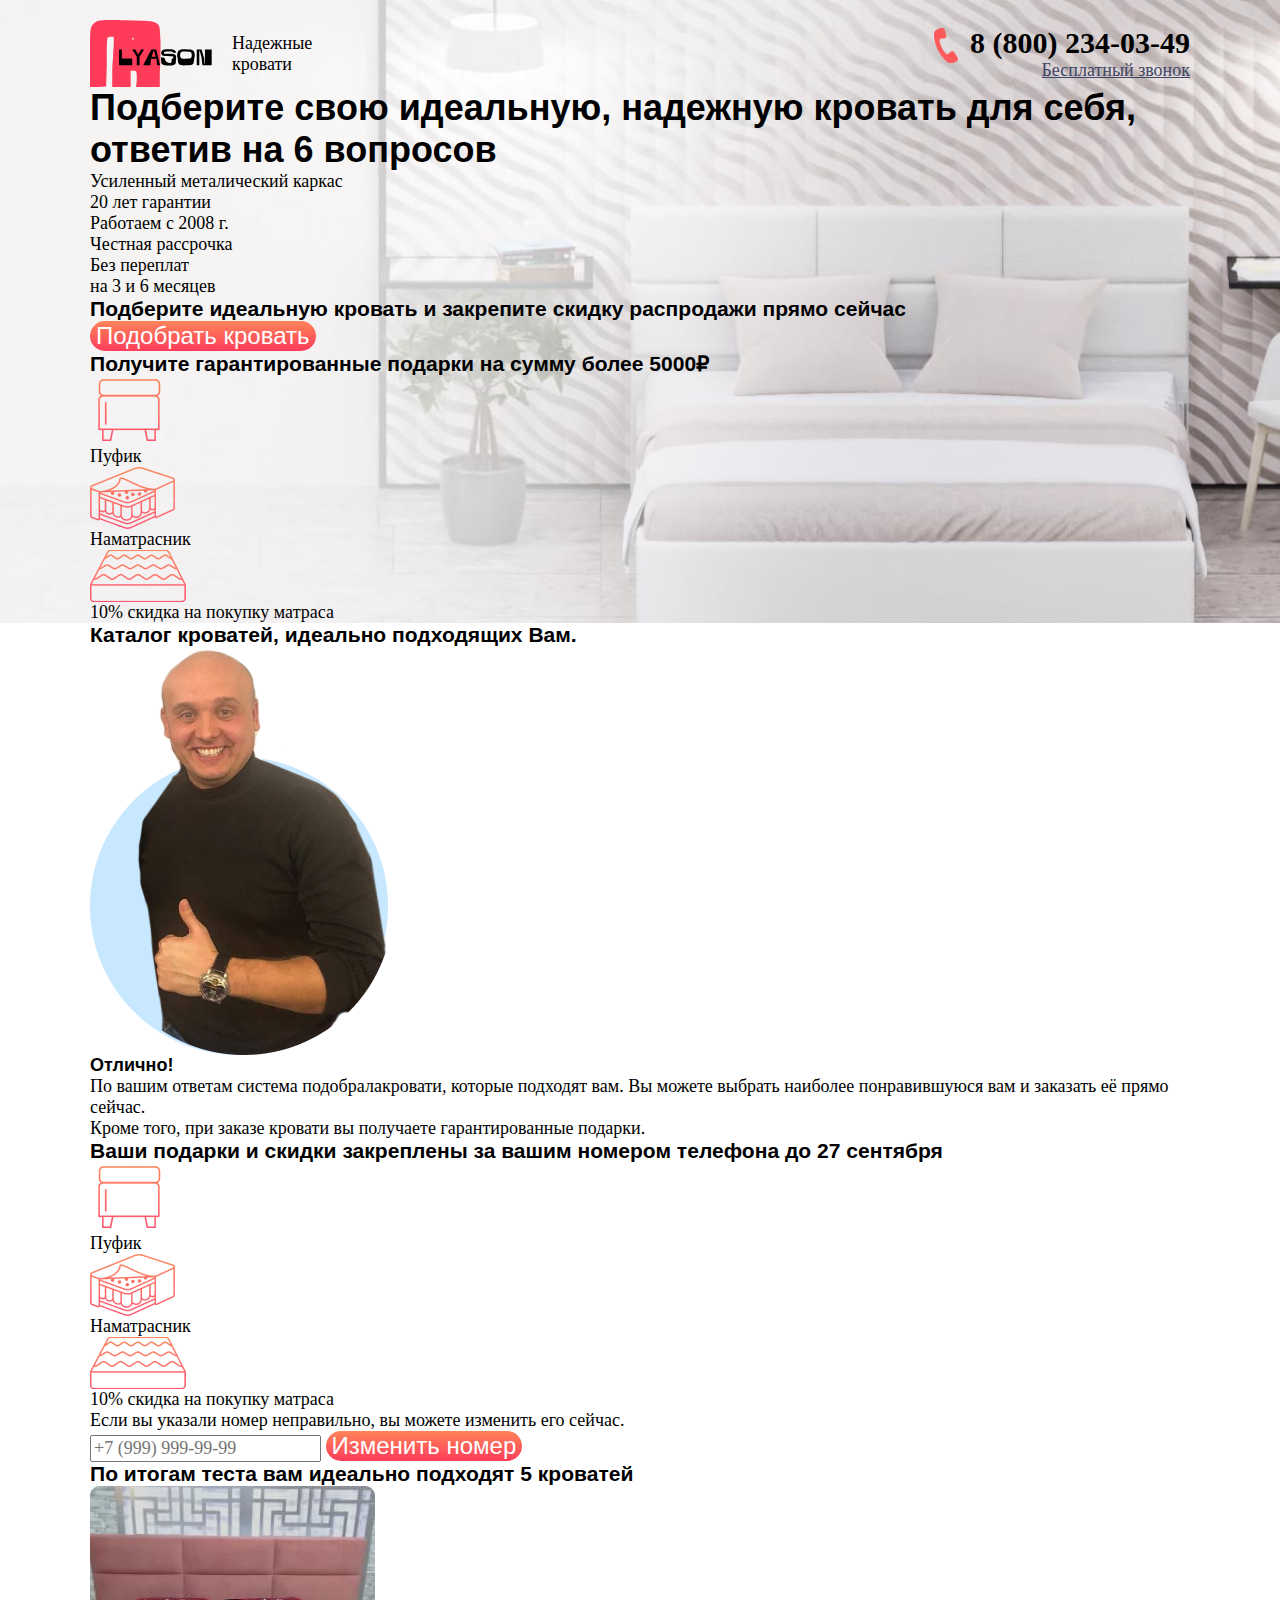
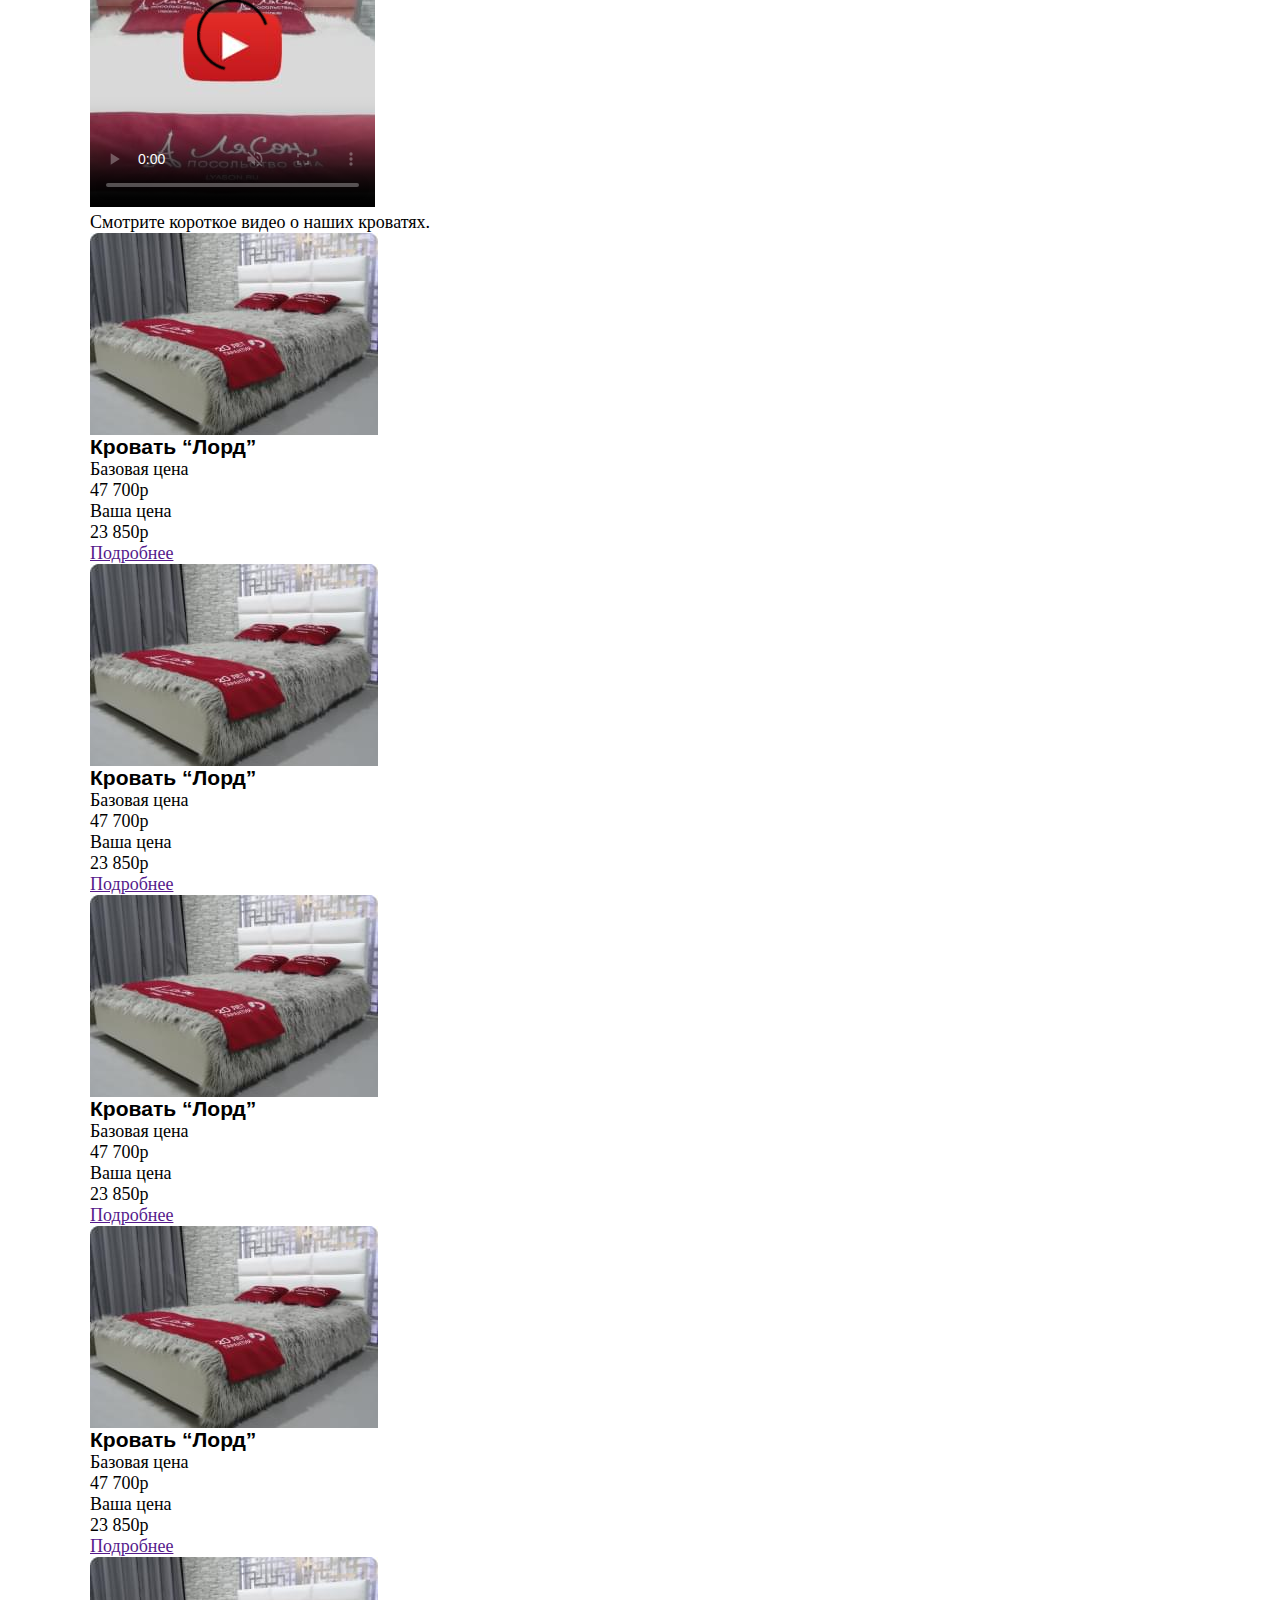
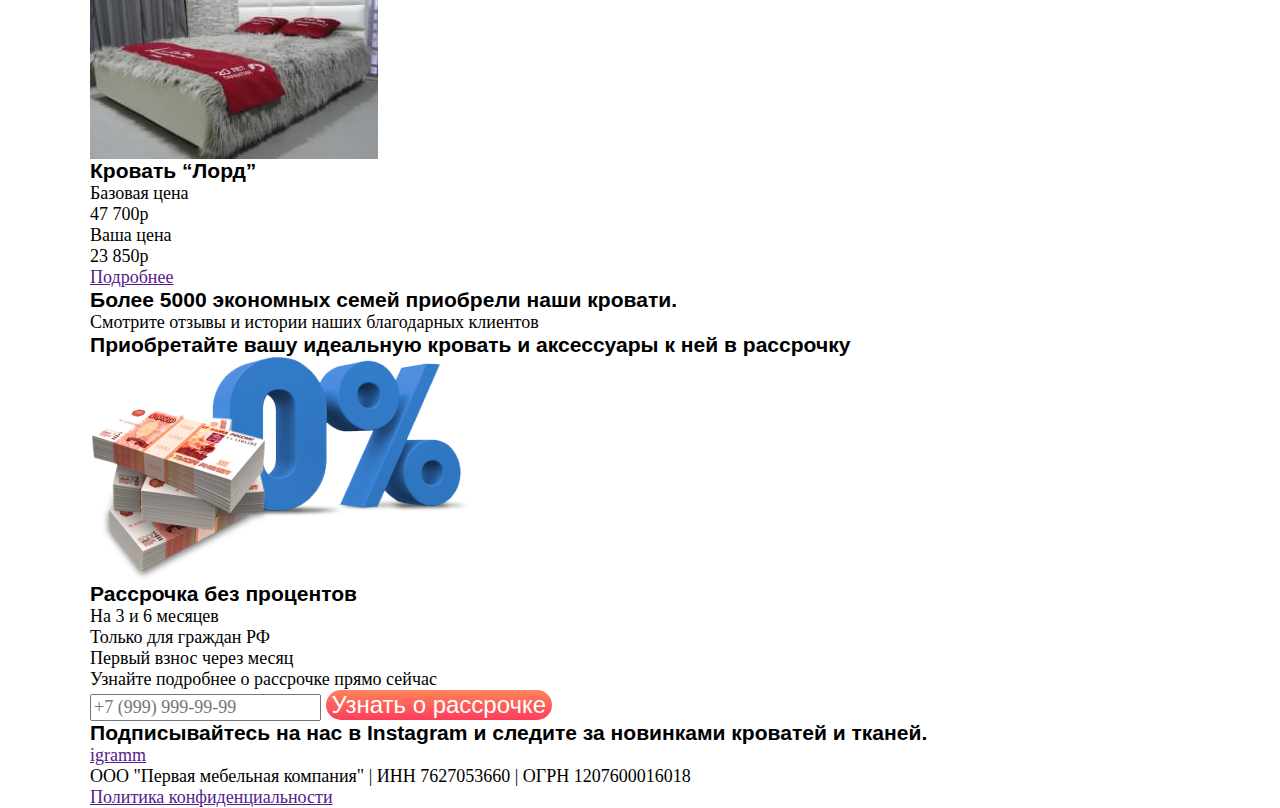
==== after.html @ 0fbcb128 "Add files via upload" ====
<!DOCTYPE html>
<html lang="ru">

<head>
	<meta charset="UTF-8">
	<meta name="viewport" content="width=device-width, initial-scale=1.0">
	<title>Lyason</title>
	<link rel="stylesheet" href="css/style.min.css">
</head>

<body>
	<header class="quiz-header">
		<div class="quiz-header-wrapper">
			<div class="container">
				<div class="top-block_wrapper">
					<picture>
						<img class="logo" src="img/logo_header.svg" alt="">
					</picture>
					<div class="top-block_info">
						<p class="top-block_info-text">Надежные
							кровати</p>
						<div class="top-block_info-links">
							<a class="info-links_link link-phone" href="tel:+8 (800) 234-03-49">8 (800) 234-03-49</a>
							<a class="info-links_link link-text" href="tel:+8 (800) 234-03-49">Бесплатный звонок</a>
						</div>
					</div>
				</div>
				<h1 class="quiz-header_title">Подберите свою идеальную, надежную кровать для себя,
					ответив на 6 вопросов</h1>
				<div class="benefit-wrapper">
					<div class="benifit">
						<ul class="benefit-list">
							<li class="benefit-list-item">Усиленный металический каркас</li>
							<li class="benefit-list-item">20 лет гарантии</li>
							<li class="benefit-list-item">Работаем с 2008 г.</li>
						</ul>
					</div>
					<div class="installment">
						<p class="installment-text">Честная рассрочка</p>
						<p class="installment-text installment-text--lg">Без переплат</p>
						<p class="installment-text">на 3 и 6 месяцев</p>
					</div>
				</div>
				<div class="bottom-block_wrapper">
					<h3 class="bottom-block_title">Подберите идеальную кровать и закрепите скидку распродажи прямо сейчас</h3>
					<button class="btn bottom-block_btn">Подобрать кровать</button>
					<div class="bottom-block_gift">
						<h3 class="gift-title">Получите гарантированные подарки
							на сумму более <span class="gift_span">5000₽</span></h3>
						<div class="gifts">
							<div class="gifts_card">
								<picture>
									<img class="gifts_card-pic" src="img/puff_desk.png" alt="Пуфик">
									<p class="gifts_card_descr">Пуфик</p>
								</picture>
							</div>
							<div class="gifts_card">
								<picture>
									<img class="gifts_card-pic" src="img/nam_desk.png" alt="Пуфик">
									<p class="gifts_card_descr">Наматрасник</p>
								</picture>
							</div>
							<div class="gifts_card">
								<picture>
									<img class="gifts_card-pic" src="img/mat_desk.png" alt="Пуфик">
									<p class="gifts_card_descr">10% скидка на покупку матраса</p>
								</picture>
							</div>
						</div>
					</div>
				</div>
			</div>
		</div>
	</header>
	<main class="quiz-after-main">
		<div class="container">
			<div class="quiz-catalog-wrapper">
				<section class="catalog">
					<h3 class="catalog_tilte">
						Каталог кроватей, идеально подходящих Вам.
					</h3>
					<div class="catalog_good">
						<picture>
							<img class="catalog_good-pic" src="img/boss_2.png" alt="">
						</picture>
						<div class="catalog_good-content">
							<h4 class="catalog_good-content-title">
								Отлично!
							</h4>
							<p class="catalog_good-content-text">По вашим ответам система подобралакровати, которые подходят вам.
								Вы можете выбрать наиболее понравившуюся вам и заказать её прямо сейчас.</p>
							<p class="catalog_good-content-text">Кроме того, при заказе кровати вы получаете гарантированные
								подарки.</p>

						</div>
					</div>
					<div class="catalog_gift">
						<h3 class="gift-title">Ваши подарки и скидки <span class="gift_span">закреплены за вашим номером телефона до
								27 сентября</span></h3>
						<div class="gift_wrapper">
							<div class="gifts">
								<div class="gifts_card">
									<picture>
										<img class="gifts_card-pic" src="img/puff_desk.png" alt="Пуфик">
										<p class="gifts_card_descr">Пуфик</p>
									</picture>
								</div>
								<div class="gifts_card">
									<picture>
										<img class="gifts_card-pic" src="img/nam_desk.png" alt="Пуфик">
										<p class="gifts_card_descr">Наматрасник</p>
									</picture>
								</div>
								<div class="gifts_card">
									<picture>
										<img class="gifts_card-pic" src="img/mat_desk.png" alt="Пуфик">
										<p class="gifts_card_descr">10% скидка на покупку матраса</p>
									</picture>
								</div>
							</div>
							<div class="gift_form-container">
								<p class="gift_form-text">
									Если вы указали номер неправильно,
									вы можете изменить его сейчас.
								</p>
								<form class="gift_form" action="">
									<label class="choice-block_label choice-block_label-tel">
										<input class="choice-block_input choice-block_input-tel" type="tel" name="choice-block" id=""
											placeholder="+7 (999) 999-99-99">
									</label>
									<button class=" btn btn_gift_form">Изменить номер</button>
								</form>
							</div>
						</div>
					</div>
					<div class="catalog-cards_wrapper">
						<h3 class="catalog-cards_title">По итогам теста вам идеально подходят 5 кроватей</h3>
					</div>
					<div class="catalog-cards">
						<div class="catalog-card catalog-card_video">
							<div class="video-block"><video src="" muted autoplay controls poster="img/video_poster.jpg"></video>
							</div>
							<p class="video-block_diskr">
								Смотрите короткое видео
								о наших кроватях.
						</div>
						<div class="catalog-card">
							<picture>
								<img class="catalog-card-pic" src="img/catalog_card.jpg" alt="">
							</picture>
							<h3 class="catalog-card_title">Кровать “Лорд”</h3>
							<div class="price">
								<div class="base-price">
									<p class="price_text">Базовая цена</p>
									<span class="price_num">47 700р</span>
								</div>
								<div class="our-price">
									<p class="price_text">Ваша цена</p>
									<span class="our_num">23 850р</span>
								</div>
							</div>
							<a class="catalog-card_link" href="">Подробнее</a>
						</div>
						<div class="catalog-card">
							<picture>
								<img class="catalog-card-pic" src="img/catalog_card.jpg" alt="">
							</picture>
							<h3 class="catalog-card_title">Кровать “Лорд”</h3>
							<div class="price">
								<div class="base-price">
									<p class="price_text">Базовая цена</p>
									<span class="price_num">47 700р</span>
								</div>
								<div class="our-price">
									<p class="price_text">Ваша цена</p>
									<span class="our_num">23 850р</span>
								</div>
							</div>
							<a class="catalog-card_link" href="">Подробнее</a>
						</div>
						<div class="catalog-card">
							<picture>
								<img class="catalog-card-pic" src="img/catalog_card.jpg" alt="">
							</picture>
							<h3 class="catalog-card_title">Кровать “Лорд”</h3>
							<div class="price">
								<div class="base-price">
									<p class="price_text">Базовая цена</p>
									<span class="price_num">47 700р</span>
								</div>
								<div class="our-price">
									<p class="price_text">Ваша цена</p>
									<span class="our_num">23 850р</span>
								</div>
							</div>
							<a class="catalog-card_link" href="">Подробнее</a>
						</div>
						<div class="catalog-card">
							<picture>
								<img class="catalog-card-pic" src="img/catalog_card.jpg" alt="">
							</picture>
							<h3 class="catalog-card_title">Кровать “Лорд”</h3>
							<div class="price">
								<div class="base-price">
									<p class="price_text">Базовая цена</p>
									<span class="price_num">47 700р</span>
								</div>
								<div class="our-price">
									<p class="price_text">Ваша цена</p>
									<span class="our_num">23 850р</span>
								</div>
							</div>
							<a class="catalog-card_link" href="">Подробнее</a>
						</div>
						<div class="catalog-card">
							<picture>
								<img class="catalog-card-pic" src="img/catalog_card.jpg" alt="">
							</picture>
							<h3 class="catalog-card_title">Кровать “Лорд”</h3>
							<div class="price">
								<div class="base-price">
									<p class="price_text">Базовая цена</p>
									<span class="price_num">47 700р</span>
								</div>
								<div class="our-price">
									<p class="price_text">Ваша цена</p>
									<span class="our_num">23 850р</span>
								</div>
							</div>
							<a class="catalog-card_link" href="">Подробнее</a>
						</div>
					</div>
					<div class="feedback">
						<h3 class="feedback_title">
							Более 5000 экономных семей приобрели наши кровати.
						</h3>
						<p class="feedback_text">Смотрите отзывы и истории наших благодарных клиентов</p>
						<div class="feedback-cards_wrapper">
							<div class="feedback-card"></div>
							<div class="feedback-card"></div>
							<div class="feedback-card"></div>
							<div class="feedback-card"></div>
							<div class="feedback-card"></div>
						</div>
					</div>

				</section>
				<section class="installment-info">
					<div class="slogan">
						<h3 class="slogan_title">Приобретайте вашу идеальную кровать
							и аксессуары к ней в рассрочку</h3>
					</div>
					<div class="container">
						<div class="cash">
							<picture>
								<img src="img/cash.png" alt="">
							</picture>
							<div class="cash_content">
								<h3 class="cash_content-title">Рассрочка без процентов</h3>
								<ul class="cash_content-list">
									<li class="cash_content-list_item">На 3 и 6 месяцев</li>
									<li class="cash_content-list_item">Только для граждан РФ</li>
									<li class="cash_content-list_item">Первый взнос через месяц</li>
								</ul>
								<p class="cash_content-text">Узнайте подробнее о рассрочке прямо сейчас</p>
								<form action="" class="cash_content-form">
									<label class="choice-block_label choice-block_label-tel">
										<input class="choice-block_input choice-block_input-tel" type="tel" name="choice-block" id=""
											placeholder="+7 (999) 999-99-99">
									</label>
									<button class=" btn btn_gift_form">Узнать о рассрочке</button>
								</form>
							</div>
						</div>
						<div class="social">
							<h3 class="social_title">Подписывайтесь на нас в Instagram и следите
								за новинками кроватей и тканей.</h3>
							<a href="" class="social_link">igramm</a>
						</div>
					</div>
				</section>
			</div>
		</div>
	</main>
	<footer class="quiz-footer">
		<div class="container">
			<div class="about_us">
				<p class="about_us_text">ООО "Первая мебельная компания"
					| ИНН 7627053660
					| ОГРН 1207600016018</p>
			</div>
			<a href="">Политика конфиденциальности</a>
		</div>
	</footer>

	<script src="js/main.min.js"></script>
</body>

</html>
---- css/style.min.css ----
*,::after,::before{box-sizing:border-box}ol[class],ul[class]{padding:0}blockquote,body,dd,dl,figcaption,figure,h1,h2,h3,h4,li,ol[class],p,ul[class]{margin:0}ol[class],ul[class]{list-style:none}a:not([class]){text-decoration-skip-ink:auto}img{max-width:100%;display:block}article>*+*{margin-top:1em}button,input,select,textarea{font:inherit}@font-face{font-family:'Roboto',sans-serif;src:local('Roboto'),url(../../fonts/Roboto.woff2) format('woff2'),url(../../fonts/Roboto.woff) format('woff');font-weight:400;font-style:normal}@font-face{font-family:'Raleway',sans-serif;src:local('Raleway Regular'),url(../../fonts/Raleway-Regular.woff2) format('woff2'),url(../../fonts/Raleway-Regular.woff) format('woff');font-weight:400;font-style:normal}@font-face{font-family:'Raleway_bold',sans-serif;src:local('Raleway_bold'),url(../../fonts/Raleway-Bold.woff2) format('woff2'),url(../../fonts/Raleway-Bold.woff) format('woff');font-weight:700;font-style:normal}.bold{font-weight:700}.medium{font-weight:500}body{font-family:'Roboto';font-size:18px}h1,h2,h3,h4{font-family:'Raleway',sans-serif}.container{width:1100px;max-width:1110px;margin:0 auto}.btn{position:relative;background:linear-gradient(to bottom,#fd8459,#fe3c5a);font-family:'Raleway',sans-serif;color:#fff;font-size:24px;border:0;border-radius:80px}.quiz-header .quiz-header-wrapper{background-image:url(../img/bg_header_desk.jpg);background-size:cover;background-repeat:no-repeat}.quiz-header .quiz-header-wrapper .top-block_wrapper{display:flex;align-items:center;padding-top:20px}.quiz-header .quiz-header-wrapper .top-block_wrapper .top-block_info{width:100%;display:flex;align-items:center;margin-left:20px}.quiz-header .quiz-header-wrapper .top-block_wrapper .top-block_info .top-block_info-text{flex:0 1 10%}.quiz-header .quiz-header-wrapper .top-block_wrapper .top-block_info .top-block_info-links{display:flex;flex-direction:column;align-items:flex-end;flex-grow:1}.quiz-header .quiz-header-wrapper .top-block_wrapper .top-block_info .top-block_info-links .info-links_link{text-decoration:none}.quiz-header .quiz-header-wrapper .top-block_wrapper .top-block_info .top-block_info-links .link-phone{position:relative;color:#000;font-weight:700;font-size:30px}.quiz-header .quiz-header-wrapper .top-block_wrapper .top-block_info .top-block_info-links .link-phone::after{position:absolute;top:2px;left:-36px;display:block;content:url(../img/phone.svg)}.quiz-header .quiz-header-wrapper .top-block_wrapper .top-block_info .top-block_info-links .link-text{position:relative;color:#3f4566}.quiz-header .quiz-header-wrapper .top-block_wrapper .top-block_info .top-block_info-links .link-text::after{position:absolute;bottom:3px;display:block;content:"";width:100%;height:1px;background-color:#3f4566}.quiz-header .quiz-header-wrapper .header-content{margin-top:65px;padding-left:10px}.quiz-header .quiz-header-wrapper .header-content .quiz-header_title{width:53%;font-family:'Raleway_bold',sans-serif;font-size:48px;color:#335d8e;letter-spacing:-1px}.quiz-header .quiz-header-wrapper .header-content .benefit-wrapper{display:flex;margin-top:33px}.quiz-header .quiz-header-wrapper .header-content .benefit-wrapper .benefit-list .benefit-list-item{position:relative;padding-left:12px;line-height:141%}.quiz-header .quiz-header-wrapper .header-content .benefit-wrapper .benefit-list .benefit-list-item::before{position:absolute;top:35%;left:0;display:block;content:"";width:8px;height:8px;background:linear-gradient(to bottom,#fd8459,#fe3c5a);border-radius:50%}.quiz-header .quiz-header-wrapper .header-content .benefit-wrapper .installment{margin-left:auto;margin-right:43.5px;margin-top:10px;padding:0 99px 0 111px;color:#fe3c5a;text-align:center;border:2px dashed #fe3c5a;border-radius:12px;transform:rotate(-4deg)}.quiz-header .quiz-header-wrapper .header-content .benefit-wrapper .installment .installment-text{font-size:20px}.quiz-header .quiz-header-wrapper .header-content .benefit-wrapper .installment .installment-text--top{padding-top:11px}.quiz-header .quiz-header-wrapper .header-content .benefit-wrapper .installment .installment-text--bottom{padding-bottom:11px}.quiz-header .quiz-header-wrapper .header-content .benefit-wrapper .installment .installment-text--lg{padding:7px 0;font-size:27px;font-weight:700;text-transform:uppercase}.quiz-header .quiz-header-wrapper .header-content .bottom-block_wrapper .bottom-block_title_wrapper{width:100%;margin-top:32px}.quiz-header .quiz-header-wrapper .header-content .bottom-block_wrapper .bottom-block_title_wrapper .bottom-block_title{width:65%;margin:0 auto;font-family:'Raleway_bold',sans-serif;font-size:30px;text-align:center}.quiz-header .quiz-header-wrapper .header-content .bottom-block_wrapper .bottom-block_title_wrapper .bottom-block_btn{position:relative;display:block;margin:31px auto 0;padding:23px 48px;background:#63c44b;font-family:'Raleway',sans-serif;font-size:30px;z-index:5;cursor:pointer}.quiz-header .quiz-header-wrapper .header-content .bottom-block_wrapper .bottom-block_title_wrapper .bottom-block_btn:hover{background:#fe3c5a}.quiz-header .quiz-header-wrapper .header-content .bottom-block_wrapper .bottom-block_title_wrapper .bottom-block_btn:active{transform:translate(2px,2px)}.quiz-header .quiz-header-wrapper .header-content .bottom-block_wrapper .bottom-block_gift{position:relative;width:100%;border:1px dashed #000;border-radius:30px;transform:translate(0,-34px);z-index:1}.quiz-header .quiz-header-wrapper .header-content .bottom-block_wrapper .bottom-block_gift .gift-title{width:53%;padding-top:62px;margin:0 auto;font-family:'Raleway_bold',sans-serif;font-size:30px;text-align:center}.quiz-header .quiz-header-wrapper .header-content .bottom-block_wrapper .bottom-block_gift .gift-title .gift_span{color:#fe3c5a}.quiz-header .quiz-header-wrapper .header-content .bottom-block_wrapper .bottom-block_gift .gifts{width:53%;display:flex;justify-content:space-between;margin:43px auto 0}.quiz-header .quiz-header-wrapper .header-content .bottom-block_wrapper .bottom-block_gift .gifts .gifts_card{max-width:102px;min-height:119px;margin-bottom:10px;text-align:center}.quiz-header .quiz-header-wrapper .header-content .bottom-block_wrapper .bottom-block_gift .gifts .gifts_card .gifts_card-pic{margin:0 auto}.quiz-header .quiz-header-wrapper .header-content .bottom-block_wrapper .bottom-block_gift .gifts .gifts_card .gifts_card_descr{padding-top:10px}
/*# sourceMappingURL=style.css.map */
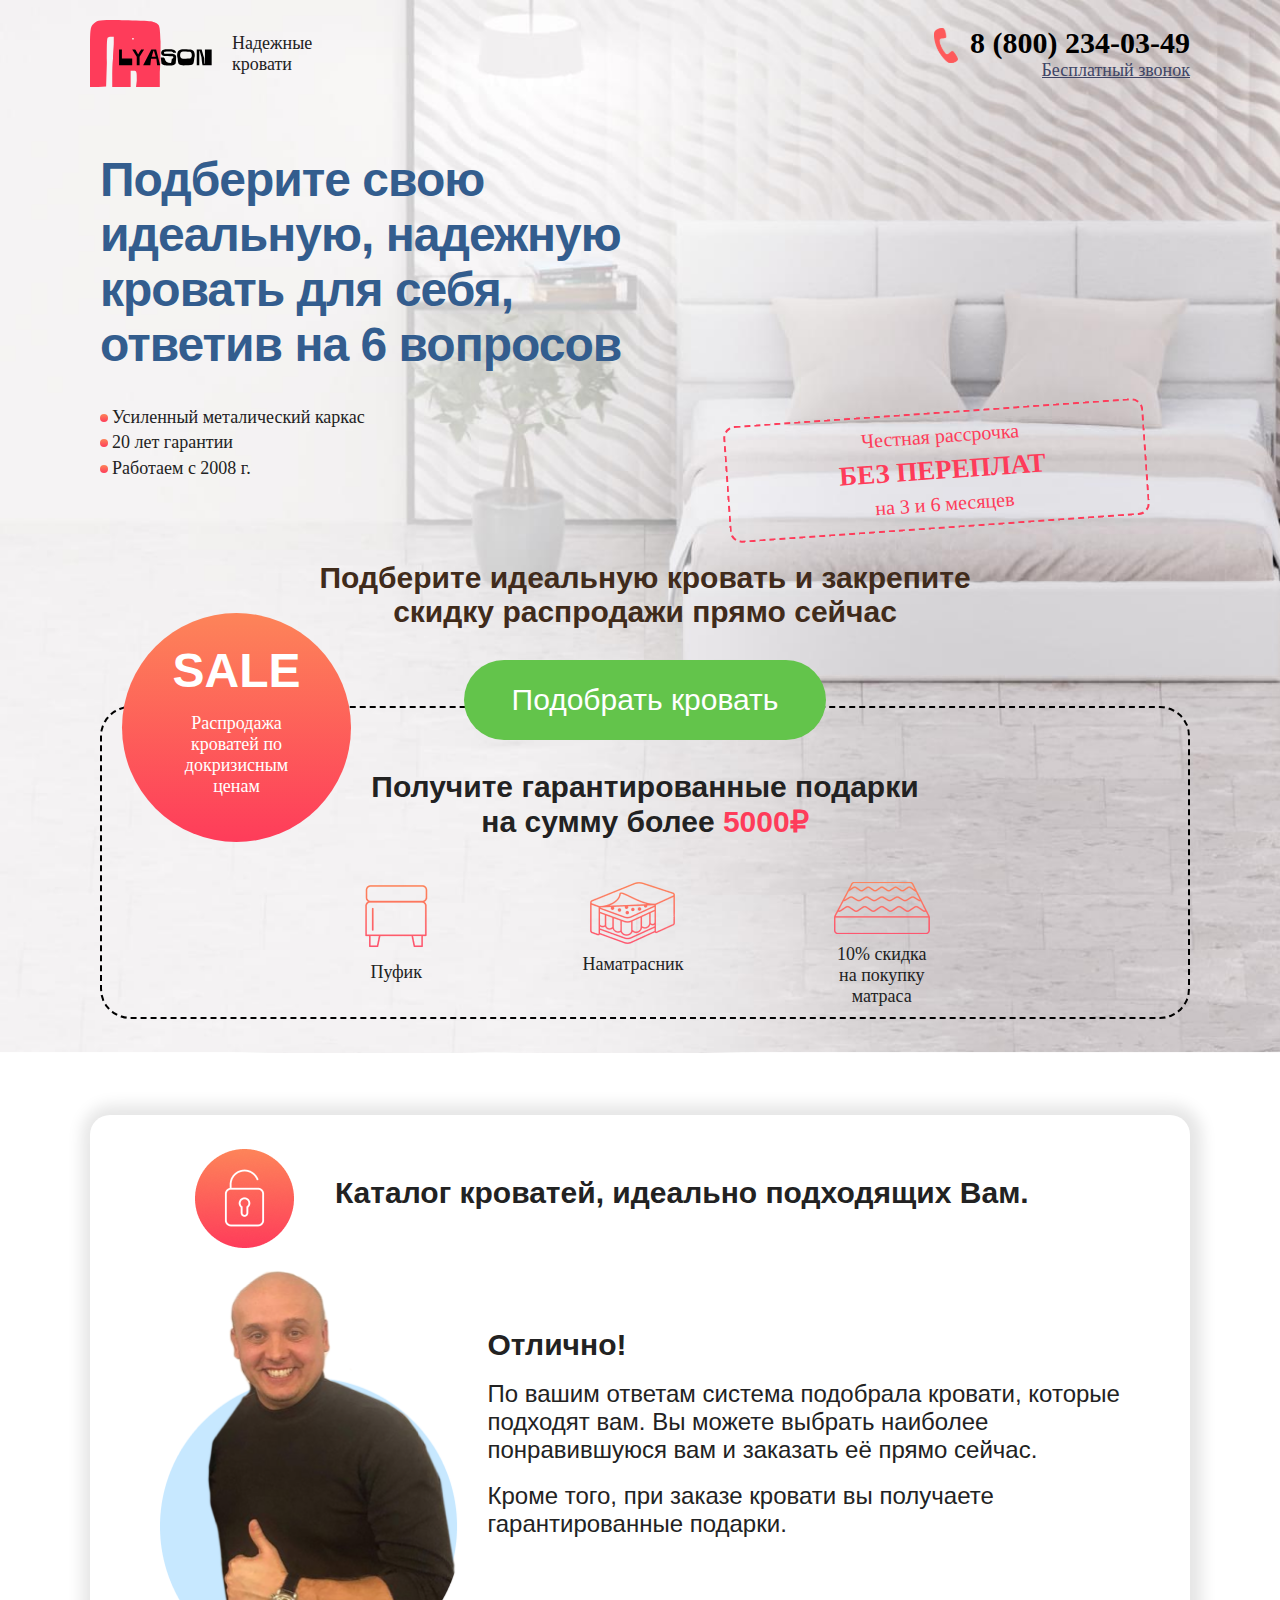
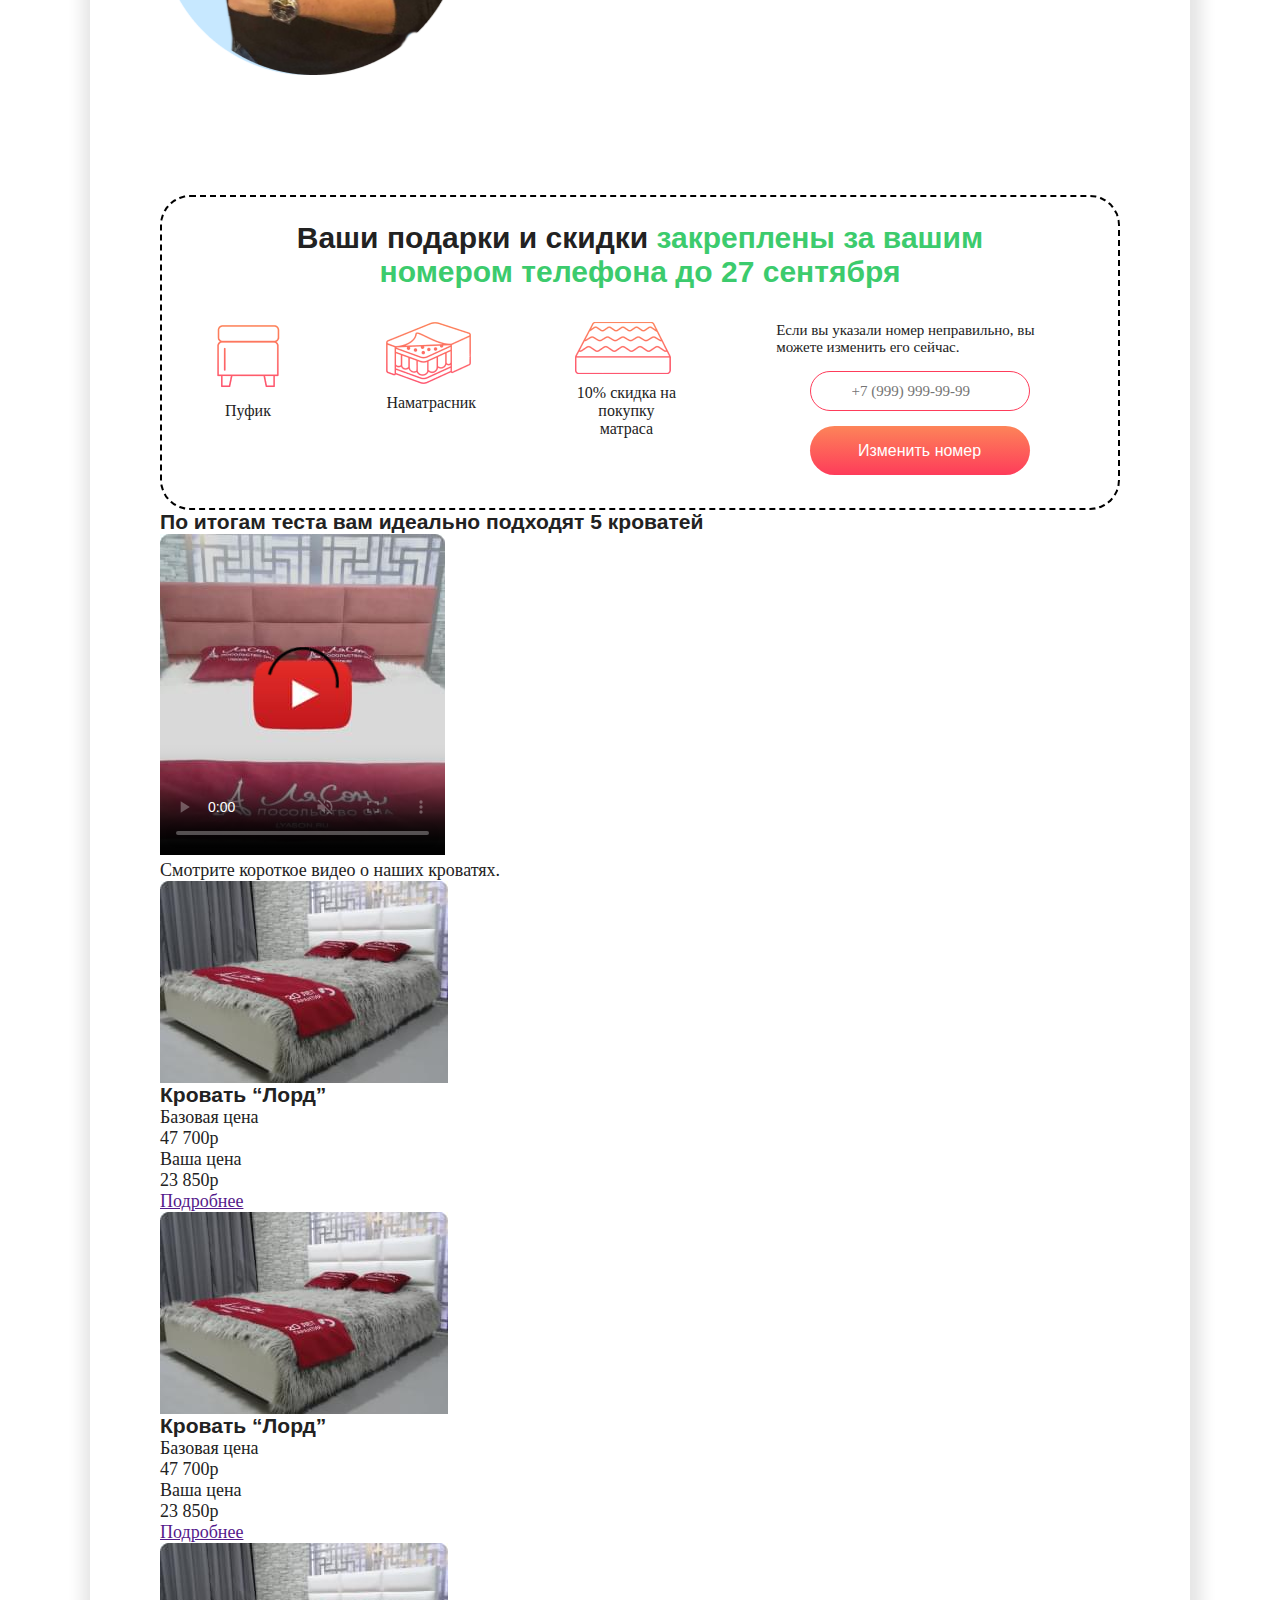
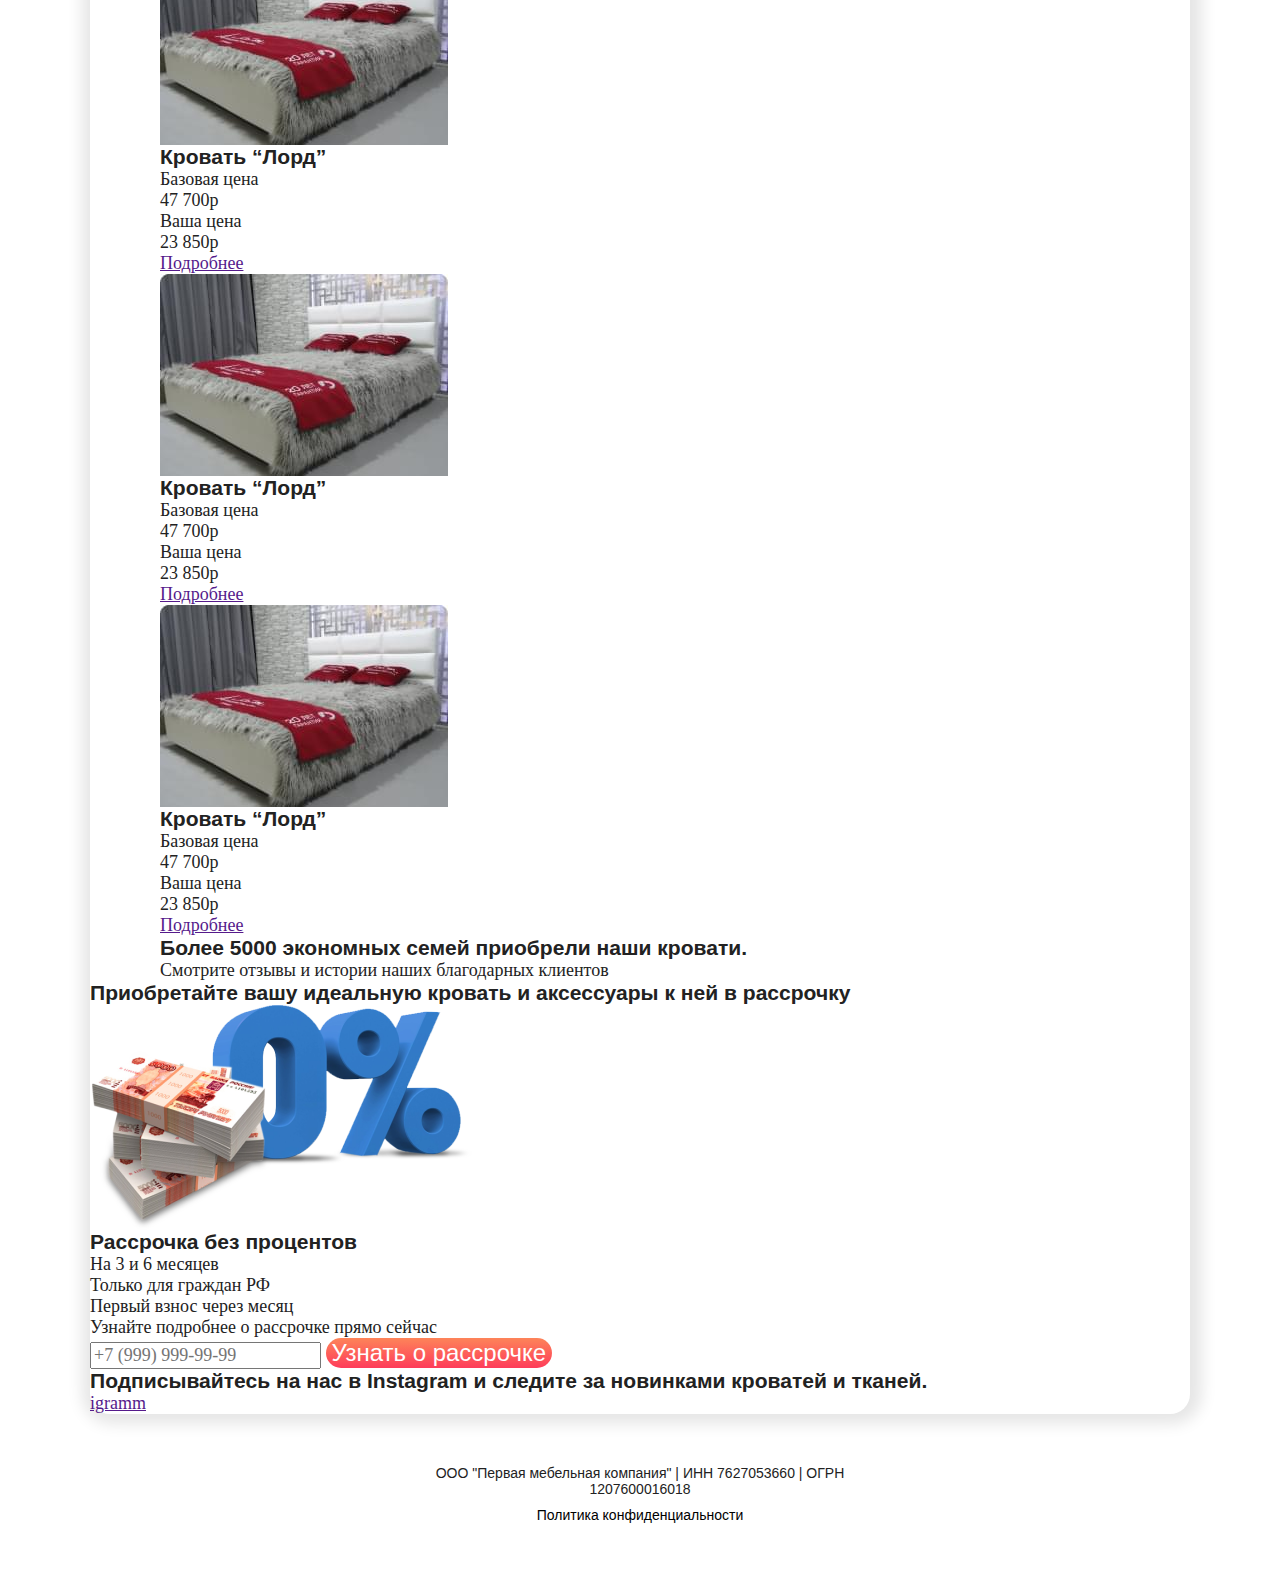
==== commit 26bf0369: "Add files via upload" ====
--- a/after.html
+++ b/after.html
@@ -17,54 +17,61 @@
 						<img class="logo" src="img/logo_header.svg" alt="">
 					</picture>
 					<div class="top-block_info">
+						<!-- <a href="after.html">after</a> -->
 						<p class="top-block_info-text">Надежные
 							кровати</p>
 						<div class="top-block_info-links">
 							<a class="info-links_link link-phone" href="tel:+8 (800) 234-03-49">8 (800) 234-03-49</a>
-							<a class="info-links_link link-text" href="tel:+8 (800) 234-03-49">Бесплатный звонок</a>
+							<a class="info-links_link link-text" href="after.html">Бесплатный звонок</a>
 						</div>
 					</div>
 				</div>
-				<h1 class="quiz-header_title">Подберите свою идеальную, надежную кровать для себя,
-					ответив на 6 вопросов</h1>
-				<div class="benefit-wrapper">
-					<div class="benifit">
+				<div class="header-content">
+					<h1 class="quiz-header_title">Подберите свою идеальную, надежную кровать для себя,
+						ответив на 6 вопросов</h1>
+					<div class="benefit-wrapper">
 						<ul class="benefit-list">
 							<li class="benefit-list-item">Усиленный металический каркас</li>
 							<li class="benefit-list-item">20 лет гарантии</li>
 							<li class="benefit-list-item">Работаем с 2008 г.</li>
 						</ul>
-					</div>
-					<div class="installment">
-						<p class="installment-text">Честная рассрочка</p>
-						<p class="installment-text installment-text--lg">Без переплат</p>
-						<p class="installment-text">на 3 и 6 месяцев</p>
-					</div>
-				</div>
-				<div class="bottom-block_wrapper">
-					<h3 class="bottom-block_title">Подберите идеальную кровать и закрепите скидку распродажи прямо сейчас</h3>
-					<button class="btn bottom-block_btn">Подобрать кровать</button>
-					<div class="bottom-block_gift">
-						<h3 class="gift-title">Получите гарантированные подарки
-							на сумму более <span class="gift_span">5000₽</span></h3>
-						<div class="gifts">
-							<div class="gifts_card">
-								<picture>
-									<img class="gifts_card-pic" src="img/puff_desk.png" alt="Пуфик">
-									<p class="gifts_card_descr">Пуфик</p>
-								</picture>
-							</div>
-							<div class="gifts_card">
-								<picture>
-									<img class="gifts_card-pic" src="img/nam_desk.png" alt="Пуфик">
-									<p class="gifts_card_descr">Наматрасник</p>
-								</picture>
-							</div>
-							<div class="gifts_card">
-								<picture>
-									<img class="gifts_card-pic" src="img/mat_desk.png" alt="Пуфик">
-									<p class="gifts_card_descr">10% скидка на покупку матраса</p>
-								</picture>
+						<div class="installment">
+							<p class="installment-text installment-text--top">Честная рассрочка</p>
+							<p class="installment-text installment-text--lg">Без переплат</p>
+							<p class="installment-text installment-text--bottom">на 3 и 6 месяцев</p>
+						</div>
+					</div>
+					<div class="bottom-block_wrapper">
+						<div class="bottom-block_title_wrapper">
+							<h3 class="bottom-block_title">Подберите идеальную кровать и закрепите скидку распродажи прямо сейчас</h3>
+							<button class="btn bottom-block_btn">Подобрать кровать</button>
+						</div>
+						<div class="bottom-block_gift">
+							<div class="sale">
+								<h2 class="sale_title">sale</h2>
+								<p class="sale_text">Распродажа кроватей по докризисным ценам</p>
+							</div>
+							<h3 class="gift-title">Получите гарантированные подарки
+								на сумму более <span class="gift_span">5000₽</span></h3>
+							<div class="gifts">
+								<div class="gifts_card">
+									<picture>
+										<img class="gifts_card-pic" src="img/puff_desk.png" alt="Пуфик">
+										<p class="gifts_card_descr">Пуфик</p>
+									</picture>
+								</div>
+								<div class="gifts_card">
+									<picture>
+										<img class="gifts_card-pic" src="img/nam_desk.png" alt="Пуфик">
+										<p class="gifts_card_descr">Наматрасник</p>
+									</picture>
+								</div>
+								<div class="gifts_card">
+									<picture>
+										<img class="gifts_card-pic" src="img/mat_desk.png" alt="Пуфик">
+										<p class="gifts_card_descr">10% скидка на покупку матраса</p>
+									</picture>
+								</div>
 							</div>
 						</div>
 					</div>
@@ -87,7 +94,7 @@
 							<h4 class="catalog_good-content-title">
 								Отлично!
 							</h4>
-							<p class="catalog_good-content-text">По вашим ответам система подобралакровати, которые подходят вам.
+							<p class="catalog_good-content-text">По вашим ответам система подобрала кровати, которые подходят вам.
 								Вы можете выбрать наиболее понравившуюся вам и заказать её прямо сейчас.</p>
 							<p class="catalog_good-content-text">Кроме того, при заказе кровати вы получаете гарантированные
 								подарки.</p>
@@ -128,8 +135,8 @@
 										<input class="choice-block_input choice-block_input-tel" type="tel" name="choice-block" id=""
 											placeholder="+7 (999) 999-99-99">
 									</label>
-									<button class=" btn btn_gift_form">Изменить номер</button>
 								</form>
+								<button class=" btn btn_gift_form">Изменить номер</button>
 							</div>
 						</div>
 					</div>
@@ -288,8 +295,8 @@
 				<p class="about_us_text">ООО "Первая мебельная компания"
 					| ИНН 7627053660
 					| ОГРН 1207600016018</p>
+				<a class="politic" href="">Политика конфиденциальности</a>
 			</div>
-			<a href="">Политика конфиденциальности</a>
 		</div>
 	</footer>
 
--- a/css/style.min.css
+++ b/css/style.min.css
@@ -1,2 +1,2 @@
-*,::after,::before{box-sizing:border-box}ol[class],ul[class]{padding:0}blockquote,body,dd,dl,figcaption,figure,h1,h2,h3,h4,li,ol[class],p,ul[class]{margin:0}ol[class],ul[class]{list-style:none}a:not([class]){text-decoration-skip-ink:auto}img{max-width:100%;display:block}article>*+*{margin-top:1em}button,input,select,textarea{font:inherit}@font-face{font-family:'Roboto',sans-serif;src:local('Roboto'),url(../../fonts/Roboto.woff2) format('woff2'),url(../../fonts/Roboto.woff) format('woff');font-weight:400;font-style:normal}@font-face{font-family:'Raleway',sans-serif;src:local('Raleway Regular'),url(../../fonts/Raleway-Regular.woff2) format('woff2'),url(../../fonts/Raleway-Regular.woff) format('woff');font-weight:400;font-style:normal}@font-face{font-family:'Raleway_bold',sans-serif;src:local('Raleway_bold'),url(../../fonts/Raleway-Bold.woff2) format('woff2'),url(../../fonts/Raleway-Bold.woff) format('woff');font-weight:700;font-style:normal}.bold{font-weight:700}.medium{font-weight:500}body{font-family:'Roboto';font-size:18px}h1,h2,h3,h4{font-family:'Raleway',sans-serif}.container{width:1100px;max-width:1110px;margin:0 auto}.btn{position:relative;background:linear-gradient(to bottom,#fd8459,#fe3c5a);font-family:'Raleway',sans-serif;color:#fff;font-size:24px;border:0;border-radius:80px}.quiz-header .quiz-header-wrapper{background-image:url(../img/bg_header_desk.jpg);background-size:cover;background-repeat:no-repeat}.quiz-header .quiz-header-wrapper .top-block_wrapper{display:flex;align-items:center;padding-top:20px}.quiz-header .quiz-header-wrapper .top-block_wrapper .top-block_info{width:100%;display:flex;align-items:center;margin-left:20px}.quiz-header .quiz-header-wrapper .top-block_wrapper .top-block_info .top-block_info-text{flex:0 1 10%}.quiz-header .quiz-header-wrapper .top-block_wrapper .top-block_info .top-block_info-links{display:flex;flex-direction:column;align-items:flex-end;flex-grow:1}.quiz-header .quiz-header-wrapper .top-block_wrapper .top-block_info .top-block_info-links .info-links_link{text-decoration:none}.quiz-header .quiz-header-wrapper .top-block_wrapper .top-block_info .top-block_info-links .link-phone{position:relative;color:#000;font-weight:700;font-size:30px}.quiz-header .quiz-header-wrapper .top-block_wrapper .top-block_info .top-block_info-links .link-phone::after{position:absolute;top:2px;left:-36px;display:block;content:url(../img/phone.svg)}.quiz-header .quiz-header-wrapper .top-block_wrapper .top-block_info .top-block_info-links .link-text{position:relative;color:#3f4566}.quiz-header .quiz-header-wrapper .top-block_wrapper .top-block_info .top-block_info-links .link-text::after{position:absolute;bottom:3px;display:block;content:"";width:100%;height:1px;background-color:#3f4566}.quiz-header .quiz-header-wrapper .header-content{margin-top:65px;padding-left:10px}.quiz-header .quiz-header-wrapper .header-content .quiz-header_title{width:53%;font-family:'Raleway_bold',sans-serif;font-size:48px;color:#335d8e;letter-spacing:-1px}.quiz-header .quiz-header-wrapper .header-content .benefit-wrapper{display:flex;margin-top:33px}.quiz-header .quiz-header-wrapper .header-content .benefit-wrapper .benefit-list .benefit-list-item{position:relative;padding-left:12px;line-height:141%}.quiz-header .quiz-header-wrapper .header-content .benefit-wrapper .benefit-list .benefit-list-item::before{position:absolute;top:35%;left:0;display:block;content:"";width:8px;height:8px;background:linear-gradient(to bottom,#fd8459,#fe3c5a);border-radius:50%}.quiz-header .quiz-header-wrapper .header-content .benefit-wrapper .installment{margin-left:auto;margin-right:43.5px;margin-top:10px;padding:0 99px 0 111px;color:#fe3c5a;text-align:center;border:2px dashed #fe3c5a;border-radius:12px;transform:rotate(-4deg)}.quiz-header .quiz-header-wrapper .header-content .benefit-wrapper .installment .installment-text{font-size:20px}.quiz-header .quiz-header-wrapper .header-content .benefit-wrapper .installment .installment-text--top{padding-top:11px}.quiz-header .quiz-header-wrapper .header-content .benefit-wrapper .installment .installment-text--bottom{padding-bottom:11px}.quiz-header .quiz-header-wrapper .header-content .benefit-wrapper .installment .installment-text--lg{padding:7px 0;font-size:27px;font-weight:700;text-transform:uppercase}.quiz-header .quiz-header-wrapper .header-content .bottom-block_wrapper .bottom-block_title_wrapper{width:100%;margin-top:32px}.quiz-header .quiz-header-wrapper .header-content .bottom-block_wrapper .bottom-block_title_wrapper .bottom-block_title{width:65%;margin:0 auto;font-family:'Raleway_bold',sans-serif;font-size:30px;text-align:center}.quiz-header .quiz-header-wrapper .header-content .bottom-block_wrapper .bottom-block_title_wrapper .bottom-block_btn{position:relative;display:block;margin:31px auto 0;padding:23px 48px;background:#63c44b;font-family:'Raleway',sans-serif;font-size:30px;z-index:5;cursor:pointer}.quiz-header .quiz-header-wrapper .header-content .bottom-block_wrapper .bottom-block_title_wrapper .bottom-block_btn:hover{background:#fe3c5a}.quiz-header .quiz-header-wrapper .header-content .bottom-block_wrapper .bottom-block_title_wrapper .bottom-block_btn:active{transform:translate(2px,2px)}.quiz-header .quiz-header-wrapper .header-content .bottom-block_wrapper .bottom-block_gift{position:relative;width:100%;border:1px dashed #000;border-radius:30px;transform:translate(0,-34px);z-index:1}.quiz-header .quiz-header-wrapper .header-content .bottom-block_wrapper .bottom-block_gift .gift-title{width:53%;padding-top:62px;margin:0 auto;font-family:'Raleway_bold',sans-serif;font-size:30px;text-align:center}.quiz-header .quiz-header-wrapper .header-content .bottom-block_wrapper .bottom-block_gift .gift-title .gift_span{color:#fe3c5a}.quiz-header .quiz-header-wrapper .header-content .bottom-block_wrapper .bottom-block_gift .gifts{width:53%;display:flex;justify-content:space-between;margin:43px auto 0}.quiz-header .quiz-header-wrapper .header-content .bottom-block_wrapper .bottom-block_gift .gifts .gifts_card{max-width:102px;min-height:119px;margin-bottom:10px;text-align:center}.quiz-header .quiz-header-wrapper .header-content .bottom-block_wrapper .bottom-block_gift .gifts .gifts_card .gifts_card-pic{margin:0 auto}.quiz-header .quiz-header-wrapper .header-content .bottom-block_wrapper .bottom-block_gift .gifts .gifts_card .gifts_card_descr{padding-top:10px}
+*,::after,::before{box-sizing:border-box}ol[class],ul[class]{padding:0}blockquote,body,dd,dl,figcaption,figure,h1,h2,h3,h4,li,ol[class],p,ul[class]{margin:0}ol[class],ul[class]{list-style:none}a:not([class]){text-decoration-skip-ink:auto}img{max-width:100%;display:block}article>*+*{margin-top:1em}button,input,select,textarea{font:inherit}@font-face{font-family:'Roboto',sans-serif;src:local('Roboto'),url(../../fonts/Roboto.woff2) format('woff2'),url(../../fonts/Roboto.woff) format('woff');font-weight:400;font-style:normal}@font-face{font-family:'Raleway',sans-serif;src:local('Raleway Regular'),url(../../fonts/Raleway-Regular.woff2) format('woff2'),url(../../fonts/Raleway-Regular.woff) format('woff');font-weight:400;font-style:normal}@font-face{font-family:'Raleway_bold',sans-serif;src:local('Raleway_bold'),url(../../fonts/Raleway-Bold.woff2) format('woff2'),url(../../fonts/Raleway-Bold.woff) format('woff');font-weight:700;font-style:normal}.bold{font-weight:700}.medium{font-weight:500}body{font-family:'Roboto';color:#222;font-size:18px}h1,h2,h3,h4{font-family:'Raleway',sans-serif}.raleway_bold{font-family:'Raleway_bold',sans-serif;font-weight:700;font-size:30px}.container{width:1100px;max-width:1110px;margin:0 auto}.btn{position:relative;background:linear-gradient(to bottom,#fd8459,#fe3c5a);font-family:'Raleway',sans-serif;color:#fff;font-size:24px;border:0;border-radius:80px}.btn:hover,.quiz-header .quiz-header-wrapper .header-content .bottom-block_wrapper .bottom-block_title_wrapper .bottom-block_btn:hover{background:#fe3c5a}.btn:active,.quiz-header .quiz-header-wrapper .header-content .bottom-block_wrapper .bottom-block_title_wrapper .bottom-block_btn:active{transform:translate(2px,2px)}.quiz-header .quiz-header-wrapper{background-image:url(../img/bg_header_desk.jpg);background-size:cover;background-repeat:no-repeat}.quiz-header .quiz-header-wrapper .top-block_wrapper{display:flex;align-items:center;padding-top:20px}.quiz-header .quiz-header-wrapper .top-block_wrapper .top-block_info{width:100%;display:flex;align-items:center;margin-left:20px}.quiz-header .quiz-header-wrapper .top-block_wrapper .top-block_info .top-block_info-text{flex:0 1 10%}.quiz-header .quiz-header-wrapper .top-block_wrapper .top-block_info .top-block_info-links{display:flex;flex-direction:column;align-items:flex-end;flex-grow:1}.quiz-header .quiz-header-wrapper .top-block_wrapper .top-block_info .top-block_info-links .info-links_link{text-decoration:none}.quiz-header .quiz-header-wrapper .top-block_wrapper .top-block_info .top-block_info-links .link-phone{position:relative;color:#000;font-weight:700;font-size:30px}.quiz-header .quiz-header-wrapper .top-block_wrapper .top-block_info .top-block_info-links .link-phone::after{position:absolute;top:2px;left:-36px;display:block;content:url(../img/phone.svg)}.quiz-header .quiz-header-wrapper .top-block_wrapper .top-block_info .top-block_info-links .link-text{position:relative;color:#3f4566}.quiz-header .quiz-header-wrapper .top-block_wrapper .top-block_info .top-block_info-links .link-text::after{position:absolute;bottom:3px;display:block;content:"";width:100%;height:1px;background-color:#3f4566}.quiz-header .quiz-header-wrapper .header-content{margin-top:65px;padding-left:10px}.quiz-header .quiz-header-wrapper .header-content .quiz-header_title{width:53%;font-family:'Raleway_bold',sans-serif;font-size:48px;color:#335d8e;letter-spacing:-1px}.quiz-header .quiz-header-wrapper .header-content .benefit-wrapper{display:flex;margin-top:33px}.quiz-header .quiz-header-wrapper .header-content .benefit-wrapper .benefit-list .benefit-list-item{position:relative;padding-left:12px;line-height:141%}.quiz-header .quiz-header-wrapper .header-content .benefit-wrapper .benefit-list .benefit-list-item::before{position:absolute;top:35%;left:0;display:block;content:"";width:8px;height:8px;background:linear-gradient(to bottom,#fd8459,#fe3c5a);border-radius:50%}.quiz-header .quiz-header-wrapper .header-content .benefit-wrapper .installment{margin-left:auto;margin-right:43.5px;margin-top:7px;padding:0 99px 0 111px;color:#fe3c5a;text-align:center;border:2px dashed #fe3c5a;border-radius:12px;transform:rotate(-4deg)}.quiz-header .quiz-header-wrapper .header-content .benefit-wrapper .installment .installment-text{font-size:20px}.quiz-header .quiz-header-wrapper .header-content .benefit-wrapper .installment .installment-text--top{padding-top:11px}.quiz-header .quiz-header-wrapper .header-content .benefit-wrapper .installment .installment-text--bottom{padding-bottom:11px}.quiz-header .quiz-header-wrapper .header-content .benefit-wrapper .installment .installment-text--lg{padding:7px 0;font-size:27px;font-weight:700;text-transform:uppercase}.quiz-header .quiz-header-wrapper .header-content .bottom-block_wrapper .bottom-block_title_wrapper{width:100%;margin-top:32px}.quiz-header .quiz-header-wrapper .header-content .bottom-block_wrapper .bottom-block_title_wrapper .bottom-block_title{width:65%;margin:0 auto;font-family:'Raleway_bold',sans-serif;color:#402b1b;font-size:30px;text-align:center}.quiz-header .quiz-header-wrapper .header-content .bottom-block_wrapper .bottom-block_title_wrapper .bottom-block_btn{position:relative;display:block;margin:31px auto 0;padding:23px 48px;background:#63c44b;font-family:'Raleway',sans-serif;font-size:30px;z-index:5;cursor:pointer}.quiz-header .quiz-header-wrapper .header-content .bottom-block_wrapper .bottom-block_gift{position:relative;width:100%;border:2px dashed #000;border-radius:30px;transform:translate(0,-34px);z-index:1}.quiz-header .quiz-header-wrapper .header-content .bottom-block_wrapper .bottom-block_gift .sale{position:absolute;top:-95px;left:20px;display:block;width:229px;height:229px;background:linear-gradient(to bottom,#fd8459,#fe3c5a);border-radius:50%;color:#fff;text-align:center}.quiz-header .quiz-header-wrapper .header-content .bottom-block_wrapper .bottom-block_gift .sale .sale_title{margin-top:30px;font-family:'Raleway_bold',sans-serif;font-weight:900;font-size:48px;text-transform:uppercase}.quiz-header .quiz-header-wrapper .header-content .bottom-block_wrapper .bottom-block_gift .sale .sale_text{width:50%;margin:15px auto 0}.quiz-header .quiz-header-wrapper .header-content .bottom-block_wrapper .bottom-block_gift .gift-title{width:53%;padding-top:62px;margin:0 auto;font-family:'Raleway_bold',sans-serif;font-size:30px;text-align:center}.quiz-header .quiz-header-wrapper .header-content .bottom-block_wrapper .bottom-block_gift .gift-title .gift_span{color:#fe3c5a}.quiz-header .quiz-header-wrapper .header-content .bottom-block_wrapper .bottom-block_gift .gifts{width:53%;display:flex;justify-content:space-between;margin:43px auto 0}.quiz-header .quiz-header-wrapper .header-content .bottom-block_wrapper .bottom-block_gift .gifts .gifts_card{max-width:102px;min-height:119px;margin-bottom:10px;text-align:center}.quiz-header .quiz-header-wrapper .header-content .bottom-block_wrapper .bottom-block_gift .gifts .gifts_card .gifts_card-pic{margin:0 auto}.quiz-header .quiz-header-wrapper .header-content .bottom-block_wrapper .bottom-block_gift .gifts .gifts_card .gifts_card_descr{padding-top:10px}.quiz-main .container .quiz-main_wrapper{width:100%;margin-top:60px;position:relative}.quiz-main .container .quiz-main_wrapper .question{border-radius:20px;box-shadow:2px 0 15px 10px rgba(0,0,0,.1)}.quiz-main .container .quiz-main_wrapper .question .question_container{width:100%;padding:28px 65px}.quiz-main .container .quiz-main_wrapper .question .question_container .question_title{font-family:'Raleway_bold',sans-serif;font-size:30px;text-align:center}.quiz-main .container .quiz-main_wrapper .question .question_container .question_title_text{text-align:center}.quiz-main .container .quiz-main_wrapper .question .question_container .steps{display:flex;justify-content:center;align-items:center;max-width:553px;margin:48px auto 0}.quiz-main .container .quiz-main_wrapper .question .question_container .steps .step{width:77px;height:13px;border-radius:45px;background-color:#ffe7c3}.quiz-main .container .quiz-main_wrapper .question .question_container .steps .step:not(:last-child){margin-right:18px}.quiz-main .container .quiz-main_wrapper .question .question_container .steps .step--active{background-color:#63c44b}.quiz-main .container .quiz-main_wrapper .question .question_container .accent_question{position:relative;margin-top:45px;min-height:169px;padding-top:30px;padding-left:35px;border:2px dashed #000;border-radius:30px}.quiz-main .container .quiz-main_wrapper .question .question_container .accent_question .temp_result-boss{position:absolute;top:23%;right:1%;display:flex;justify-content:end;width:100%}.quiz-main .container .quiz-main_wrapper .question .question_container .accent_question .temp_result-boss::before{position:absolute;top:-10px;right:50px;content:url(../img/boss_desk.png)}.quiz-main .container .quiz-main_wrapper .question .question_container .accent_question .temp_result-boss .temp_result-boss_text{width:10%;color:#9e9e9e;font-size:12px;font-weight:500}.quiz-main .container .quiz-main_wrapper .question .question_container .accent_question .accent_question_text{width:65%;font-family:'Raleway',sans-serif;font-weight:500;font-size:30px}.quiz-main .container .quiz-main_wrapper .question .question_container .choice{width:100%;display:flex}.quiz-main .container .quiz-main_wrapper .question .question_container .choice .choice_form{width:38%;margin-top:85px}.quiz-main .container .quiz-main_wrapper .question .question_container .choice .choice_form .choice_label{position:relative;width:100%;height:75px;display:flex;align-items:center;border:1px solid #fe3c5a;border-radius:15px}.quiz-main .container .quiz-main_wrapper .question .question_container .choice .choice_form .choice_label:not(:last-child){margin-bottom:20px}.quiz-main .container .quiz-main_wrapper .question .question_container .choice .choice_form .choice_label .choice_input{position:absolute;width:1px;height:1px;overflow:hidden;clip:rect(0 0 0 0);padding-left:20px}.quiz-main .container .quiz-main_wrapper .question .question_container .choice .choice_form .choice_label .radio-style{position:absolute;left:19px;width:29px;height:29px;border:2px solid #fe3c5a;border-radius:50%}.quiz-main .container .quiz-main_wrapper .question .question_container .choice .choice_form .choice_label .choice_input:checked+.radio-style::before{position:absolute;content:"";width:17px;height:17px;background:#fe3c5a;top:0;left:0;right:0;bottom:0;margin:auto;border-radius:50%}.quiz-main .container .quiz-main_wrapper .question .question_container .choice .choice_form .choice_label .choice_text{padding-left:62px;font-size:15px}.quiz-main .container .quiz-main_wrapper .question .question_container .choice .temp_result-wrapper{width:30%;max-height:440px;position:relative;margin-top:31px;margin-left:auto;border:1px solid #fe3c5a;border-radius:15px}.quiz-main .container .quiz-main_wrapper .question .question_container .choice .temp_result-wrapper .temp_result .temp_result_container{padding:13px 17px}.quiz-main .container .quiz-main_wrapper .question .question_container .choice .temp_result-wrapper .temp_result .temp_result_title{margin:0;font-size:12px;font-weight:300;color:#222}.quiz-main .container .quiz-main_wrapper .question .question_container .choice .temp_result-wrapper .temp_result .temp_result_calling{margin-top:18px;font-family:'Raleway_bold',sans-serif;font-weight:700;font-size:21px}.quiz-main .container .quiz-main_wrapper .question .question_container .choice .temp_result-wrapper .temp_result .temp_result_calling_2{margin:25px 0 5px;font-size:12px;font-weight:300;color:#222;text-align:right}.quiz-main .container .quiz-main_wrapper .question .question_container .choice .temp_result-wrapper .temp_result .temp_result-list{margin-top:37px;margin-bottom:24px}.quiz-main .container .quiz-main_wrapper .question .question_container .choice .temp_result-wrapper .temp_result .temp_result-list .temp_result-list-item{position:relative;padding-left:25px}.quiz-main .container .quiz-main_wrapper .question .question_container .choice .temp_result-wrapper .temp_result .temp_result-list .temp_result-list-item::before{position:absolute;left:-2px;top:2px;display:flex;justify-content:center;align-items:center;content:'1';width:22px;height:22px;background:#6a2a85;color:#fff;font-size:12px;font-weight:500;border-radius:50%}.quiz-main .container .quiz-main_wrapper .question .question_container .choice .temp_result-wrapper .temp_result .temp_result-list .temp_result-list-item .temp_result-list-item_text{font-size:15px;line-height:27px;font-weight:500}.quiz-main .container .quiz-main_wrapper .question .question_container .choice .temp_result-wrapper .temp_result .temp_result-list .temp_result-list-item:last-child::before{content:"2"}.quiz-main .container .quiz-main_wrapper .question .question_container .block-buttons{margin-bottom:60px;padding-left:15px}.quiz-main .container .quiz-main_wrapper .question .question_container .block-buttons .btn-prew{width:79px;height:79px;margin:0 30px 0 0;font-family:'Raleway_bold',sans-serif;font-weight:700;font-size:39px}.quiz-main .container .quiz-main_wrapper .question .question_container .block-buttons .btn-next{position:relative;top:-5px;width:311px;height:79px}.quiz-main .question-2 .accent_question .accent_question_explanation{margin-top:4px;width:69%;font-size:15px}.quiz-main .question-2 .choice .frame{width:31.5%;padding-top:50px}.quiz-main .question-2 .choice .frame .frame-text{padding:30px 58px 0;font-size:17px}.quiz-main .question-2 .choice .frame .frame-pic{width:80%;margin:0 auto}.quiz-main .question-3 .accent_question .accent_question_text_3{width:70%;font-family:'Raleway',sans-serif;font-weight:500;font-size:30px}.quiz-main .question-3 .accent_question .accent_question_explanation{margin-top:4px;width:69%;font-size:15px}.quiz-main .question-3 .choice .slider-cards-container{width:70%;margin-top:31px;display:flex;flex-wrap:wrap}.quiz-main .question-3 .choice .slider-cards-container .slider-card,.quiz-main .question-4 .choice .color-cards-container .color-card{position:relative;width:309px;height:259px;margin-bottom:30px;padding:10px;border:1px solid #fe3c5a;border-radius:10px}.quiz-main .question-3 .choice .slider-cards-container .slider-card:not(:nth-child(even)){margin-right:30px}.quiz-main .question-3 .choice .slider-cards-container .slider-card .slider_1 .slider_1-button-prev::after{position:absolute;left:-1px;content:url(../img/arrow_left.svg)}.quiz-main .question-3 .choice .slider-cards-container .slider-card .slider_1 .slider_1-button-next::after{position:absolute;right:-1px;content:url(../img/arrow_right.svg)}.quiz-main .question-3 .choice .slider-cards-container .slider-card .slider-card_form{width:100%;display:flex;margin-top:17px}.quiz-main .question-3 .choice .slider-cards-container .slider-card .slider-card_form .slider-card_label,.quiz-main .question-4 .choice .color-cards-container .color-card .color-card_form .color-card_label{position:relative;display:flex;align-items:center;width:100%}.quiz-main .question-3 .choice .slider-cards-container .slider-card .slider-card_form .slider-card_label .slider-card_check{position:absolute;width:1px;height:1px;overflow:hidden;clip:rect(0 0 0 0)}.quiz-main .question-3 .choice .slider-cards-container .slider-card .slider-card_form .slider-card_label .check-style{position:absolute;width:20px;height:20px;border:1px solid #fe3c5a;border-radius:4px}.quiz-main .question-3 .choice .slider-cards-container .slider-card .slider-card_form .slider-card_label .slider-card_check:checked+.check-style::before,.quiz-main .question-4 .choice .color-cards-container .color-card .color-card_form .color-card_label .color-card_check:checked+.check-style::before{position:absolute;content:url(../img/check.svg);top:50%;left:50%;transform:translate(-50%,-50%)}.quiz-main .question-3 .choice .slider-cards-container .slider-card .slider-card_form .slider-card_label .slider-card_text{padding-left:28px;font-size:15px}.quiz-main .question-3 .choice .slider-cards-container .slider-card .slider-card_form .slider-card_label .slider-card_text--modern .text--modern_span,.quiz-main .question-4 .choice .color-cards-container .color-card .color-card_form .color-card_label .color-card_text--modern .text--modern_span{display:block;font-size:12px;font-weight:300}.quiz-main .question-4 .accent_question .accent_question_text_4{width:56%;font-family:'Raleway',sans-serif;font-weight:500;font-size:30px}.quiz-main .question-4 .accent_question .accent_question_explanation_4{margin-top:4px;width:75%;font-size:15px}.quiz-main .question-4 .choice .color-cards-container{width:70%;margin-top:31px;display:flex;flex-wrap:wrap}.quiz-main .question-4 .choice .color-cards-container .color-card:not(:nth-child(even)){margin-right:30px}.quiz-main .question-4 .choice .color-cards-container .color-card .color-card_form{width:100%;display:flex;margin-top:17px}.quiz-main .question-4 .choice .color-cards-container .color-card .color-card_form .color-card_label .color-card_check{position:absolute;width:1px;height:1px;overflow:hidden;clip:rect(0 0 0 0)}.quiz-main .question-4 .choice .color-cards-container .color-card .color-card_form .color-card_label .check-style{position:absolute;width:20px;height:20px;border:1px solid #fe3c5a;border-radius:4px}.quiz-main .question-4 .choice .color-cards-container .color-card .color-card_form .color-card_label .color-card_text{width:75%;padding-left:28px;font-size:15px}.quiz-main .question-4 .choice .color-cards-container .color-card--other::before{position:absolute;top:20%;left:50%;transform:translate(-50%,-50%);content:url(../../img/color_cup_ps.png)}.quiz-main .question-4 .block-buttons{margin-top:75px}.quiz-main .five .question_container .choice{position:relative;margin-top:70px}.quiz-main .five .question_container .choice .choice_block-pic{width:30%}.quiz-main .five .question_container .choice .choice_block-pic .choice-pic{transform:translate(-130px,0)}.quiz-main .five .question_container .choice .form_choice-block{width:35%}.quiz-main .five .question_container .choice .form_choice-block .form_choice-block-title{margin-top:146px;font-family:'Raleway_bold',sans-serif;font-weight:700;font-size:30px}.quiz-main .five .question_container .choice .form_choice-block .form_choice-block-title .choice-block-title_span{display:block;color:#6a2a85}.quiz-main .five .question_container .choice .form_choice-block .form_choice-block_text{width:80%;margin-top:12px;font-size:12px}.quiz-main .five .question_container .choice .form_choice-block .choice-block_form{width:100%;margin-top:35px}.quiz-main .five .question_container .choice .form_choice-block .choice-block_form .choice-block_label{position:relative;width:100%;height:29px;display:flex;align-items:center;border-radius:15px}.quiz-main .five .question_container .choice .form_choice-block .choice-block_form .choice-block_label:not(:last-child){margin-bottom:26px}.quiz-main .five .question_container .choice .form_choice-block .choice-block_form .choice-block_label .choice-block_input{position:absolute;width:1px;height:1px;overflow:hidden;clip:rect(0 0 0 0)}.quiz-main .five .question_container .choice .form_choice-block .choice-block_form .choice-block_label .choice-style{position:absolute;width:29px;height:29px;border:2px solid #fe3c5a;border-radius:50%}.quiz-main .five .question_container .choice .form_choice-block .choice-block_form .choice-block_label .choice-block_input:checked+.choice-style::before{position:absolute;content:"";width:17px;height:17px;background:#fe3c5a;top:0;left:0;right:0;bottom:0;margin:auto;border-radius:50%}.quiz-main .five .question_container .choice .form_choice-block .choice-block_form .choice-block_label .choice-block_text{padding-left:62px;font-size:15px}.quiz-main .five .question_container .choice-block_info-form .choice-block_label-tel{display:flex;width:100%;margin-top:50px;margin-bottom:14px}.quiz-main .five .question_container .choice-block_info-form .choice-block_label-tel .choice-block_input-tel{width:309px;height:61px;margin:0 auto;padding:20px 77px;border:1px solid #fe3c5a;border-radius:80px}.quiz-after-main .container .quiz-catalog-wrapper .catalog .catalog_gift .gift_wrapper .gift_form-container .gift_form .choice-block_label-tel .choice-block_input-tel:focus,.quiz-main .five .question_container .choice-block_info-form .choice-block_label-tel .choice-block_input-tel:focus{outline:1px solid #fe3c5a}.quiz-main .five .question_container .choice-block_btn{display:block;width:311px;height:78px;margin:0 auto 70px}.quiz-main .five .question_container .checkmark{margin:0 auto}.quiz-main .five .question_container .choice-block_info{width:38%;margin:25px auto 0;font-size:15px;font-weight:500;text-align:center}.quiz-main .five .footer-five{border-radius:0 0 15px 15px;background-color:#bfddfd}.quiz-main .five .footer-five .footer-five-container{width:100%;min-height:152px;display:flex;justify-content:center;align-items:center}.quiz-main .five .footer-five .footer-five-container .footer-five-text{position:relative;padding-left:59px;font-family:'Raleway',sans-serif;color:#4f4f4f;font-size:27px}.quiz-main .five .footer-five .footer-five-container .footer-five-text::before{position:absolute;top:-60%;left:0;content:url(../img/lock.png)}.quiz-after-main .container .quiz-catalog-wrapper{margin-top:62px;border-radius:20px;box-shadow:2px 0 15px 10px rgba(0,0,0,.1)}.quiz-after-main .container .quiz-catalog-wrapper .catalog{width:100%;padding:33px 70px 0}.quiz-after-main .container .quiz-catalog-wrapper .catalog .catalog_tilte{position:relative;width:78.5%;margin:28px auto 0 145px;font-family:'Raleway_bold',sans-serif;font-weight:700;font-size:30px;text-align:center}.quiz-after-main .container .quiz-catalog-wrapper .catalog .catalog_tilte::before{position:absolute;top:-80%;left:-110px;content:url(../img/lock_open.png)}.quiz-after-main .container .quiz-catalog-wrapper .catalog .catalog_good{margin-top:58px;display:flex}.quiz-after-main .container .quiz-catalog-wrapper .catalog .catalog_good .catalog_good-content{width:66%;margin-top:60px;margin-left:25px}.quiz-after-main .container .quiz-catalog-wrapper .catalog .catalog_good .catalog_good-content .catalog_good-content-title{font-family:'Raleway_bold',sans-serif;font-size:30px;font-weight:600}.quiz-after-main .container .quiz-catalog-wrapper .catalog .catalog_good .catalog_good-content .catalog_good-content-text{margin-top:18px;font-family:'Raleway',sans-serif;font-size:24px}.quiz-after-main .container .quiz-catalog-wrapper .catalog .catalog_gift{width:100%;margin-top:120px;border:2px dashed #000;border-radius:30px}.quiz-after-main .container .quiz-catalog-wrapper .catalog .catalog_gift .gift-title{width:80%;font-family:'Raleway_bold',sans-serif;font-weight:700;font-size:30px;margin:24px auto 0;text-align:center}.quiz-after-main .container .quiz-catalog-wrapper .catalog .catalog_gift .gift-title .gift_span{color:#3ccb6d}.quiz-after-main .container .quiz-catalog-wrapper .catalog .catalog_gift .gift_wrapper{margin-top:33px;display:flex}.quiz-after-main .container .quiz-catalog-wrapper .catalog .catalog_gift .gift_wrapper .gifts{display:flex;justify-content:space-between;align-items:center;width:49%;margin-left:47px;margin-bottom:57px}.quiz-after-main .container .quiz-catalog-wrapper .catalog .catalog_gift .gift_wrapper .gifts .gifts_card{max-width:102px;min-height:119px;margin-bottom:10px;text-align:center}.quiz-after-main .container .quiz-catalog-wrapper .catalog .catalog_gift .gift_wrapper .gifts .gifts_card .gifts_card_descr{margin-top:10px;font-size:16px;text-align:center}.quiz-after-main .container .quiz-catalog-wrapper .catalog .catalog_gift .gift_wrapper .gift_form-container{width:30%;margin-left:auto;margin-right:55px}.quiz-after-main .container .quiz-catalog-wrapper .catalog .catalog_gift .gift_wrapper .gift_form-container .gift_form-text{font-size:15px}.quiz-after-main .container .quiz-catalog-wrapper .catalog .catalog_gift .gift_wrapper .gift_form-container .gift_form{margin-top:15px}.quiz-after-main .container .quiz-catalog-wrapper .catalog .catalog_gift .gift_wrapper .gift_form-container .gift_form .choice-block_label-tel{display:flex;width:100%}.quiz-after-main .container .quiz-catalog-wrapper .catalog .catalog_gift .gift_wrapper .gift_form-container .gift_form .choice-block_label-tel .choice-block_input-tel{width:220px;height:40px;margin:0 auto;padding:11px 41px;font-size:15px;border:1px solid #fe3c5a;border-radius:80px}.quiz-after-main .container .quiz-catalog-wrapper .catalog .catalog_gift .gift_wrapper .gift_form-container .btn_gift_form{display:block;width:220px;height:49px;margin:15px auto 0;font-size:16px}.quiz-footer .container .about_us{width:100%;margin-top:51px;margin-bottom:56px;display:flex;flex-direction:column;align-items:center}.quiz-footer .container .about_us .about_us_text{width:40%;font-family:'Raleway',sans-serif;font-size:14px;text-align:center}.quiz-footer .container .about_us .politic{margin-top:10px;font-family:'Raleway',sans-serif;font-size:14px;color:#000;text-decoration:none;text-align:center}
 /*# sourceMappingURL=style.css.map */
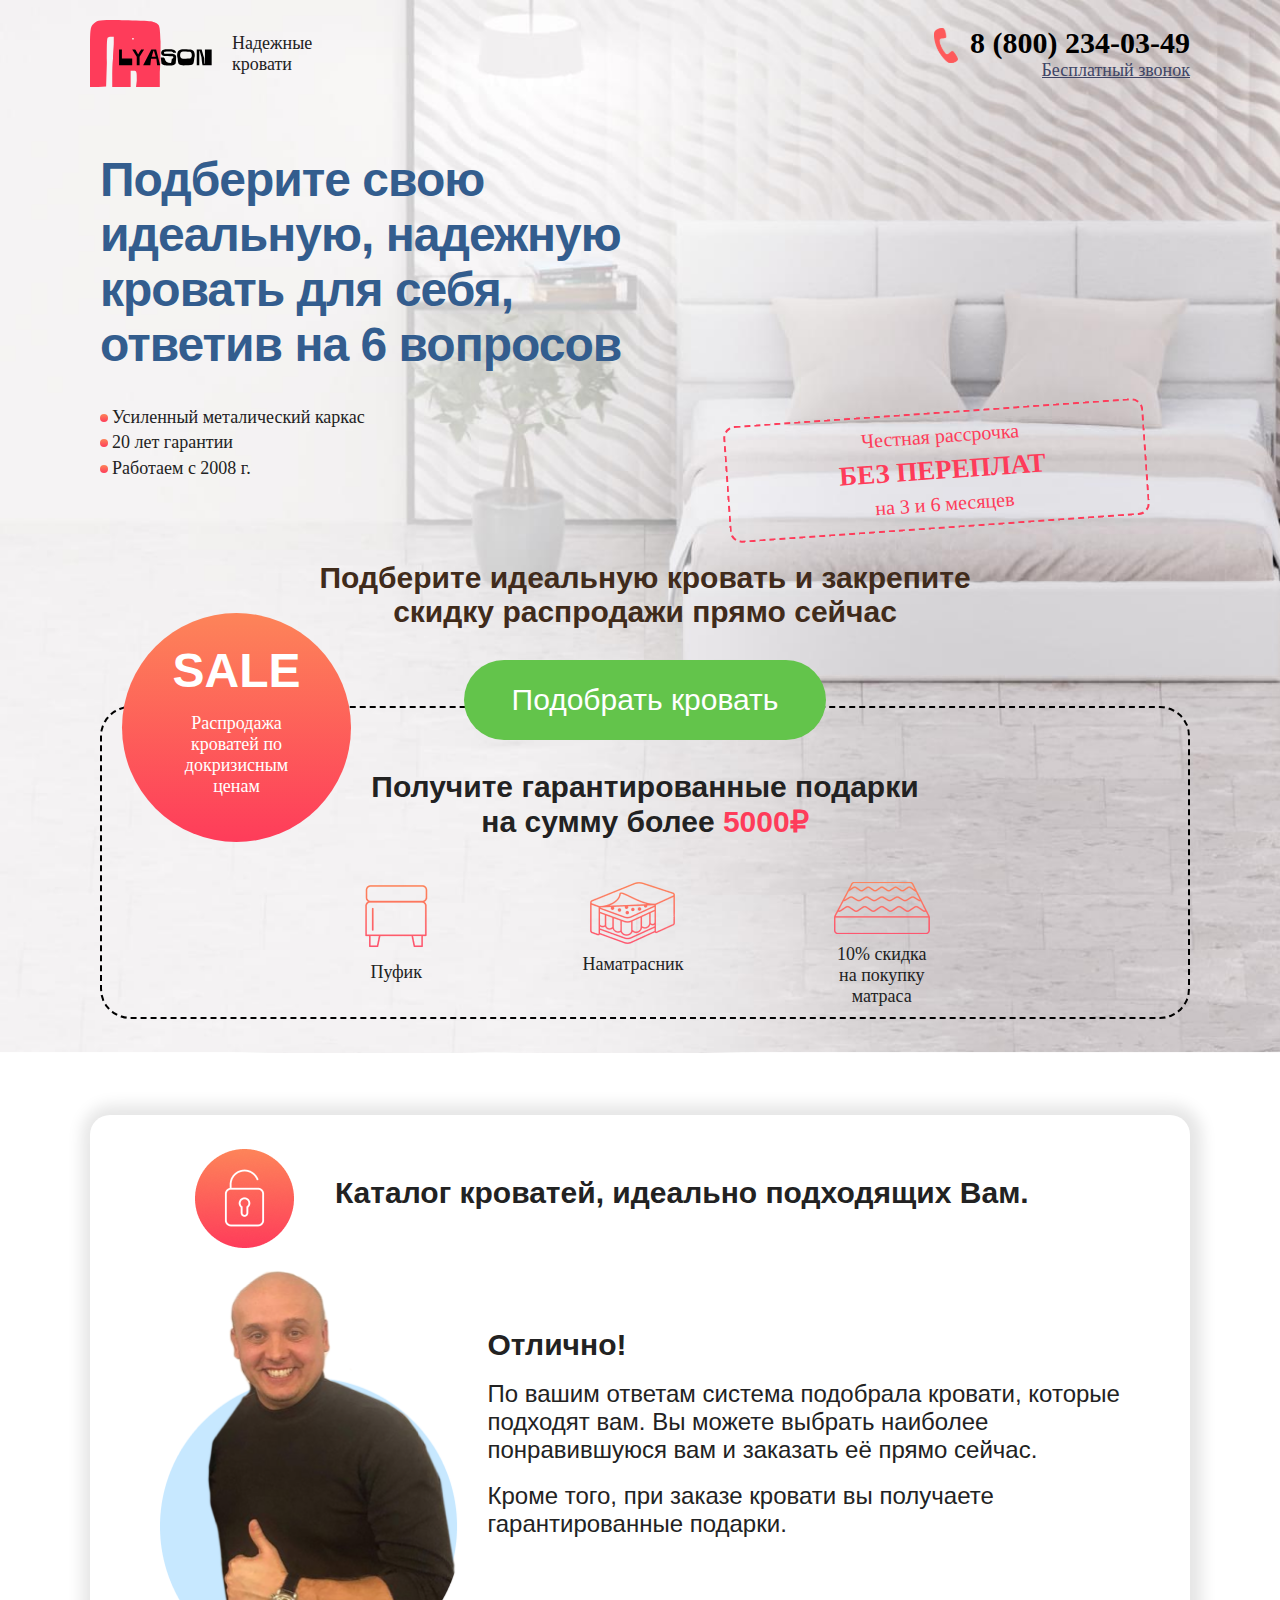
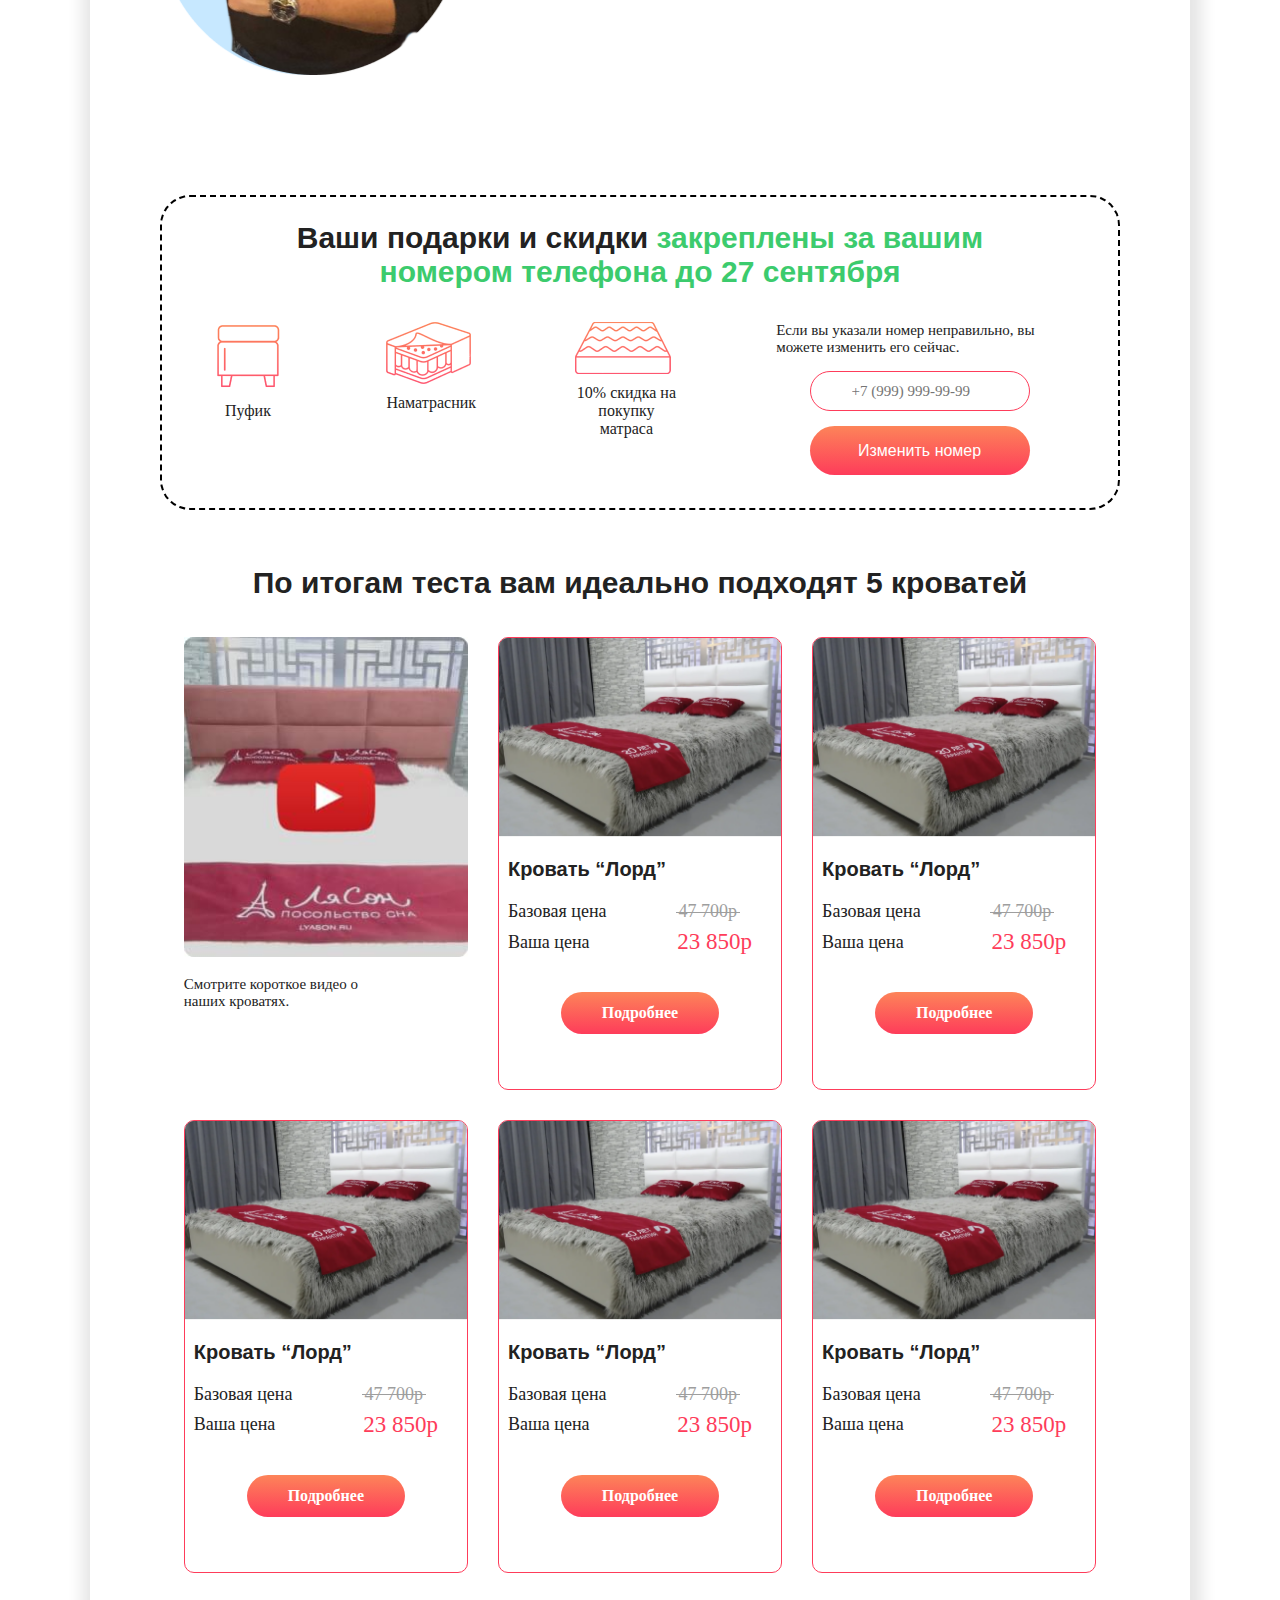
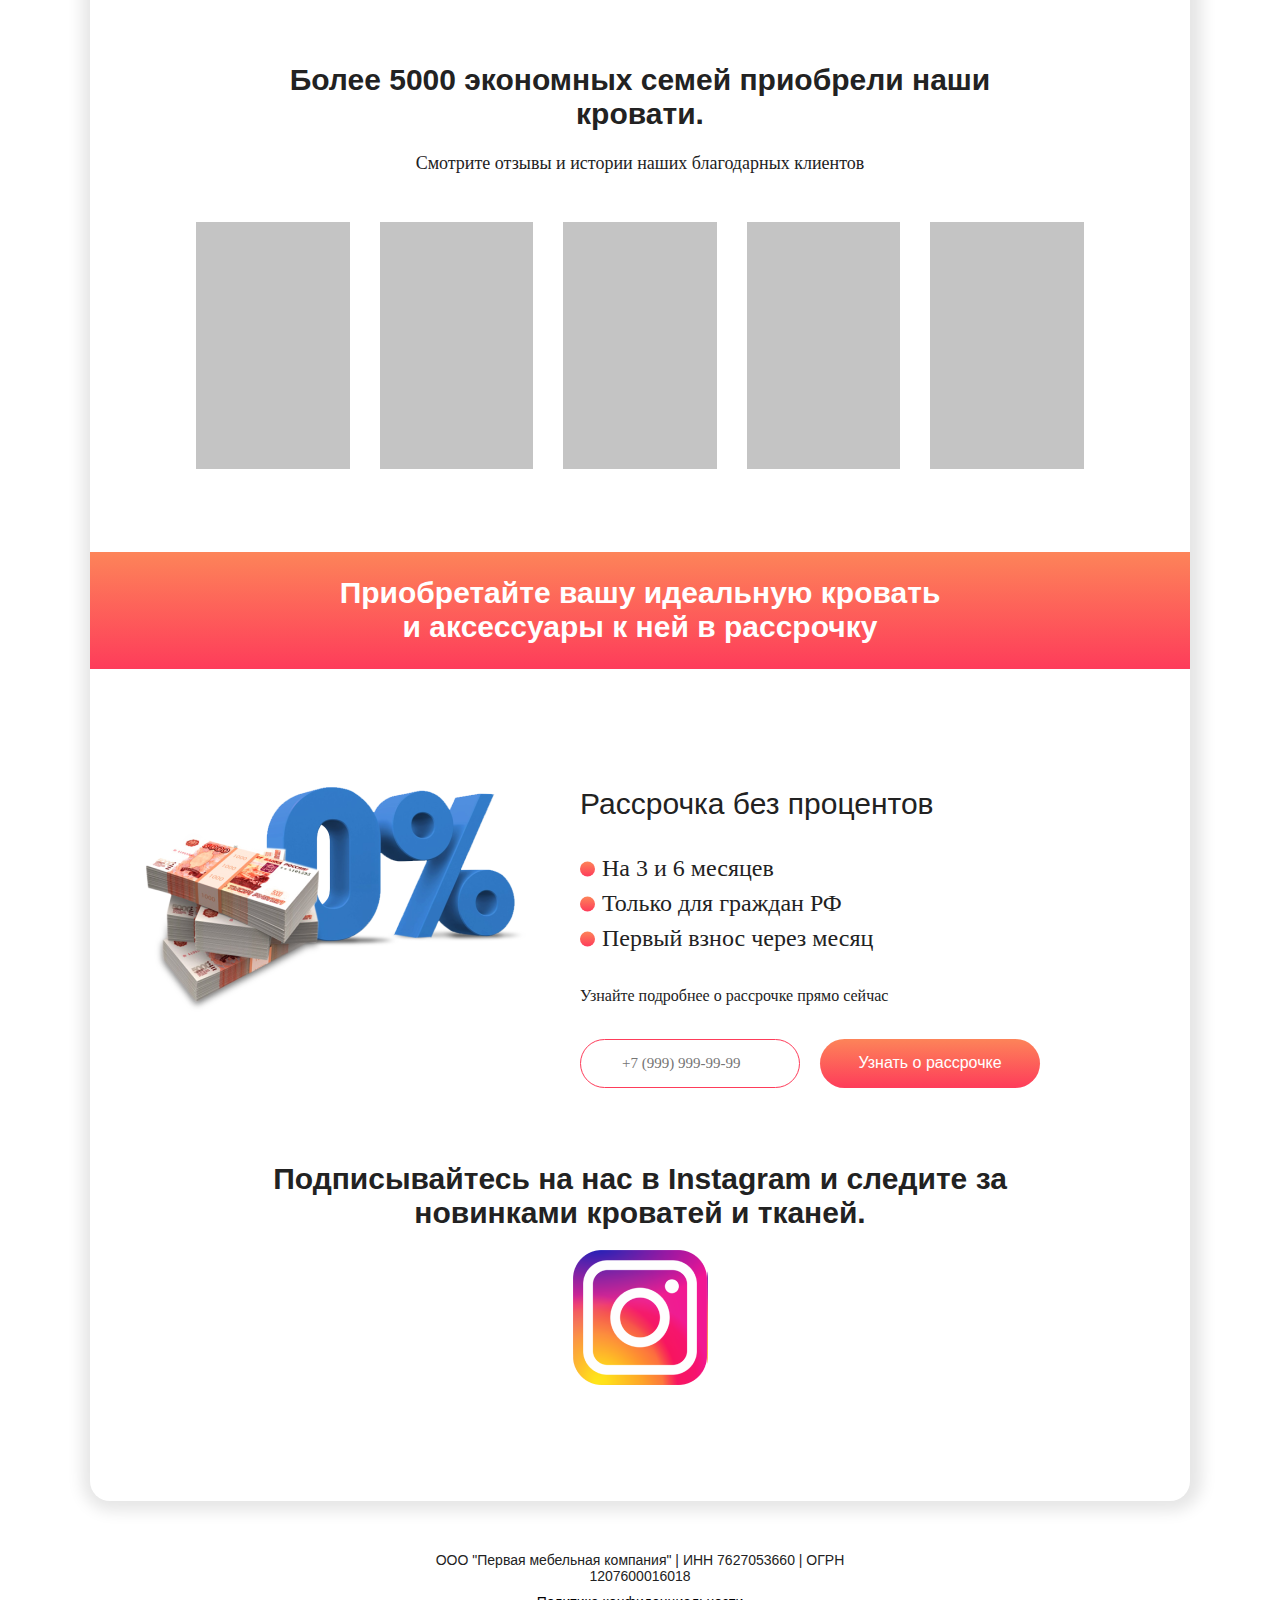
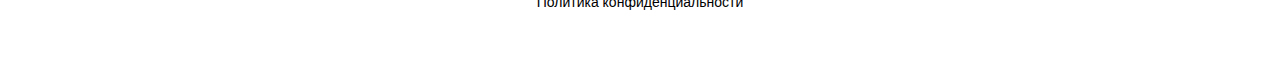
==== commit b8a668f1: "Add files via upload" ====
--- a/after.html
+++ b/after.html
@@ -133,7 +133,7 @@
 								<form class="gift_form" action="">
 									<label class="choice-block_label choice-block_label-tel">
 										<input class="choice-block_input choice-block_input-tel" type="tel" name="choice-block" id=""
-											placeholder="+7 (999) 999-99-99">
+											placeholder="+7 (999) 999-99-99" maxlength="14">
 									</label>
 								</form>
 								<button class=" btn btn_gift_form">Изменить номер</button>
@@ -142,99 +142,111 @@
 					</div>
 					<div class="catalog-cards_wrapper">
 						<h3 class="catalog-cards_title">По итогам теста вам идеально подходят 5 кроватей</h3>
-					</div>
-					<div class="catalog-cards">
-						<div class="catalog-card catalog-card_video">
-							<div class="video-block"><video src="" muted autoplay controls poster="img/video_poster.jpg"></video>
-							</div>
-							<p class="video-block_diskr">
-								Смотрите короткое видео
-								о наших кроватях.
-						</div>
-						<div class="catalog-card">
-							<picture>
-								<img class="catalog-card-pic" src="img/catalog_card.jpg" alt="">
-							</picture>
-							<h3 class="catalog-card_title">Кровать “Лорд”</h3>
-							<div class="price">
-								<div class="base-price">
-									<p class="price_text">Базовая цена</p>
-									<span class="price_num">47 700р</span>
-								</div>
-								<div class="our-price">
-									<p class="price_text">Ваша цена</p>
-									<span class="our_num">23 850р</span>
-								</div>
-							</div>
-							<a class="catalog-card_link" href="">Подробнее</a>
-						</div>
-						<div class="catalog-card">
-							<picture>
-								<img class="catalog-card-pic" src="img/catalog_card.jpg" alt="">
-							</picture>
-							<h3 class="catalog-card_title">Кровать “Лорд”</h3>
-							<div class="price">
-								<div class="base-price">
-									<p class="price_text">Базовая цена</p>
-									<span class="price_num">47 700р</span>
-								</div>
-								<div class="our-price">
-									<p class="price_text">Ваша цена</p>
-									<span class="our_num">23 850р</span>
-								</div>
-							</div>
-							<a class="catalog-card_link" href="">Подробнее</a>
-						</div>
-						<div class="catalog-card">
-							<picture>
-								<img class="catalog-card-pic" src="img/catalog_card.jpg" alt="">
-							</picture>
-							<h3 class="catalog-card_title">Кровать “Лорд”</h3>
-							<div class="price">
-								<div class="base-price">
-									<p class="price_text">Базовая цена</p>
-									<span class="price_num">47 700р</span>
-								</div>
-								<div class="our-price">
-									<p class="price_text">Ваша цена</p>
-									<span class="our_num">23 850р</span>
-								</div>
-							</div>
-							<a class="catalog-card_link" href="">Подробнее</a>
-						</div>
-						<div class="catalog-card">
-							<picture>
-								<img class="catalog-card-pic" src="img/catalog_card.jpg" alt="">
-							</picture>
-							<h3 class="catalog-card_title">Кровать “Лорд”</h3>
-							<div class="price">
-								<div class="base-price">
-									<p class="price_text">Базовая цена</p>
-									<span class="price_num">47 700р</span>
-								</div>
-								<div class="our-price">
-									<p class="price_text">Ваша цена</p>
-									<span class="our_num">23 850р</span>
-								</div>
-							</div>
-							<a class="catalog-card_link" href="">Подробнее</a>
-						</div>
-						<div class="catalog-card">
-							<picture>
-								<img class="catalog-card-pic" src="img/catalog_card.jpg" alt="">
-							</picture>
-							<h3 class="catalog-card_title">Кровать “Лорд”</h3>
-							<div class="price">
-								<div class="base-price">
-									<p class="price_text">Базовая цена</p>
-									<span class="price_num">47 700р</span>
-								</div>
-								<div class="our-price">
-									<p class="price_text">Ваша цена</p>
-									<span class="our_num">23 850р</span>
-								</div>
-							</div>
-							<a class="catalog-card_link" href="">Подробнее</a>
+						<div class="catalog-cards">
+							<div class="catalog-card catalog-card_video">
+								<!-- <video class="video-block" src="" muted autoplay controls poster="img/video_poster.jpg"></video> -->
+								<picture>
+									<img class="video-block_pic" src="img/video_poster.jpg" alt="">
+								</picture>
+								<p class="video-block_diskr">
+									Смотрите короткое видео
+									о наших кроватях.
+							</div>
+							<div class="catalog-card">
+								<picture>
+									<img class="catalog-card-pic" src="img/catalog_card.png" alt="">
+								</picture>
+								<div class="catalog-card-content">
+									<h3 class="catalog-card_title">Кровать “Лорд”</h3>
+									<div class="price">
+										<div class="base-price">
+											<p class="price_text">Базовая цена</p>
+											<span class="price_num base_num">47 700р</span>
+										</div>
+										<div class="our-price">
+											<p class="price_text">Ваша цена</p>
+											<span class="price_num our_num">23 850р</span>
+										</div>
+									</div>
+									<a class="catalog-card_link" href="">Подробнее</a>
+								</div>
+							</div>
+							<div class="catalog-card">
+								<picture>
+									<img class="catalog-card-pic" src="img/catalog_card.png" alt="">
+								</picture>
+								<div class="catalog-card-content">
+									<h3 class="catalog-card_title">Кровать “Лорд”</h3>
+									<div class="price">
+										<div class="base-price">
+											<p class="price_text">Базовая цена</p>
+											<span class="price_num base_num">47 700р</span>
+										</div>
+										<div class="our-price">
+											<p class="price_text">Ваша цена</p>
+											<span class="price_num our_num">23 850р</span>
+										</div>
+									</div>
+									<a class="catalog-card_link" href="">Подробнее</a>
+								</div>
+							</div>
+							<div class="catalog-card">
+								<picture>
+									<img class="catalog-card-pic" src="img/catalog_card.png" alt="">
+								</picture>
+								<div class="catalog-card-content">
+									<h3 class="catalog-card_title">Кровать “Лорд”</h3>
+									<div class="price">
+										<div class="base-price">
+											<p class="price_text">Базовая цена</p>
+											<span class="price_num base_num">47 700р</span>
+										</div>
+										<div class="our-price">
+											<p class="price_text">Ваша цена</p>
+											<span class="price_num our_num">23 850р</span>
+										</div>
+									</div>
+									<a class="catalog-card_link" href="">Подробнее</a>
+								</div>
+							</div>
+							<div class="catalog-card">
+								<picture>
+									<img class="catalog-card-pic" src="img/catalog_card.png" alt="">
+								</picture>
+								<div class="catalog-card-content">
+									<h3 class="catalog-card_title">Кровать “Лорд”</h3>
+									<div class="price">
+										<div class="base-price">
+											<p class="price_text">Базовая цена</p>
+											<span class="price_num base_num">47 700р</span>
+										</div>
+										<div class="our-price">
+											<p class="price_text">Ваша цена</p>
+											<span class="price_num our_num">23 850р</span>
+										</div>
+									</div>
+									<a class="catalog-card_link" href="">Подробнее</a>
+								</div>
+							</div>
+							<div class="catalog-card">
+								<picture>
+									<img class="catalog-card-pic" src="img/catalog_card.png" alt="">
+								</picture>
+								<div class="catalog-card-content">
+									<h3 class="catalog-card_title">Кровать “Лорд”</h3>
+									<div class="price">
+										<div class="base-price">
+											<p class="price_text">Базовая цена</p>
+											<span class="price_num base_num">47 700р</span>
+										</div>
+										<div class="our-price">
+											<p class="price_text">Ваша цена</p>
+											<span class="price_num our_num">23 850р</span>
+										</div>
+									</div>
+									<a class="catalog-card_link" href="">Подробнее</a>
+								</div>
+							</div>
 						</div>
 					</div>
 					<div class="feedback">
@@ -250,7 +262,6 @@
 							<div class="feedback-card"></div>
 						</div>
 					</div>
-
 				</section>
 				<section class="installment-info">
 					<div class="slogan">
@@ -270,13 +281,15 @@
 									<li class="cash_content-list_item">Первый взнос через месяц</li>
 								</ul>
 								<p class="cash_content-text">Узнайте подробнее о рассрочке прямо сейчас</p>
-								<form action="" class="cash_content-form">
-									<label class="choice-block_label choice-block_label-tel">
-										<input class="choice-block_input choice-block_input-tel" type="tel" name="choice-block" id=""
-											placeholder="+7 (999) 999-99-99">
-									</label>
+								<div class="cash_content-form-wrapper">
+									<form action="" class="cash_content-form">
+										<label class="choice-block_label-tel">
+											<input class=" choice-block_input-tel" type="tel" name="choice-block" id=""
+												placeholder="+7 (999) 999-99-99" maxlength="14">
+										</label>
+									</form>
 									<button class=" btn btn_gift_form">Узнать о рассрочке</button>
-								</form>
+								</div>
 							</div>
 						</div>
 						<div class="social">
--- a/css/style.min.css
+++ b/css/style.min.css
@@ -1,2 +1,2 @@
-*,::after,::before{box-sizing:border-box}ol[class],ul[class]{padding:0}blockquote,body,dd,dl,figcaption,figure,h1,h2,h3,h4,li,ol[class],p,ul[class]{margin:0}ol[class],ul[class]{list-style:none}a:not([class]){text-decoration-skip-ink:auto}img{max-width:100%;display:block}article>*+*{margin-top:1em}button,input,select,textarea{font:inherit}@font-face{font-family:'Roboto',sans-serif;src:local('Roboto'),url(../../fonts/Roboto.woff2) format('woff2'),url(../../fonts/Roboto.woff) format('woff');font-weight:400;font-style:normal}@font-face{font-family:'Raleway',sans-serif;src:local('Raleway Regular'),url(../../fonts/Raleway-Regular.woff2) format('woff2'),url(../../fonts/Raleway-Regular.woff) format('woff');font-weight:400;font-style:normal}@font-face{font-family:'Raleway_bold',sans-serif;src:local('Raleway_bold'),url(../../fonts/Raleway-Bold.woff2) format('woff2'),url(../../fonts/Raleway-Bold.woff) format('woff');font-weight:700;font-style:normal}.bold{font-weight:700}.medium{font-weight:500}body{font-family:'Roboto';color:#222;font-size:18px}h1,h2,h3,h4{font-family:'Raleway',sans-serif}.raleway_bold{font-family:'Raleway_bold',sans-serif;font-weight:700;font-size:30px}.container{width:1100px;max-width:1110px;margin:0 auto}.btn{position:relative;background:linear-gradient(to bottom,#fd8459,#fe3c5a);font-family:'Raleway',sans-serif;color:#fff;font-size:24px;border:0;border-radius:80px}.btn:hover,.quiz-header .quiz-header-wrapper .header-content .bottom-block_wrapper .bottom-block_title_wrapper .bottom-block_btn:hover{background:#fe3c5a}.btn:active,.quiz-header .quiz-header-wrapper .header-content .bottom-block_wrapper .bottom-block_title_wrapper .bottom-block_btn:active{transform:translate(2px,2px)}.quiz-header .quiz-header-wrapper{background-image:url(../img/bg_header_desk.jpg);background-size:cover;background-repeat:no-repeat}.quiz-header .quiz-header-wrapper .top-block_wrapper{display:flex;align-items:center;padding-top:20px}.quiz-header .quiz-header-wrapper .top-block_wrapper .top-block_info{width:100%;display:flex;align-items:center;margin-left:20px}.quiz-header .quiz-header-wrapper .top-block_wrapper .top-block_info .top-block_info-text{flex:0 1 10%}.quiz-header .quiz-header-wrapper .top-block_wrapper .top-block_info .top-block_info-links{display:flex;flex-direction:column;align-items:flex-end;flex-grow:1}.quiz-header .quiz-header-wrapper .top-block_wrapper .top-block_info .top-block_info-links .info-links_link{text-decoration:none}.quiz-header .quiz-header-wrapper .top-block_wrapper .top-block_info .top-block_info-links .link-phone{position:relative;color:#000;font-weight:700;font-size:30px}.quiz-header .quiz-header-wrapper .top-block_wrapper .top-block_info .top-block_info-links .link-phone::after{position:absolute;top:2px;left:-36px;display:block;content:url(../img/phone.svg)}.quiz-header .quiz-header-wrapper .top-block_wrapper .top-block_info .top-block_info-links .link-text{position:relative;color:#3f4566}.quiz-header .quiz-header-wrapper .top-block_wrapper .top-block_info .top-block_info-links .link-text::after{position:absolute;bottom:3px;display:block;content:"";width:100%;height:1px;background-color:#3f4566}.quiz-header .quiz-header-wrapper .header-content{margin-top:65px;padding-left:10px}.quiz-header .quiz-header-wrapper .header-content .quiz-header_title{width:53%;font-family:'Raleway_bold',sans-serif;font-size:48px;color:#335d8e;letter-spacing:-1px}.quiz-header .quiz-header-wrapper .header-content .benefit-wrapper{display:flex;margin-top:33px}.quiz-header .quiz-header-wrapper .header-content .benefit-wrapper .benefit-list .benefit-list-item{position:relative;padding-left:12px;line-height:141%}.quiz-header .quiz-header-wrapper .header-content .benefit-wrapper .benefit-list .benefit-list-item::before{position:absolute;top:35%;left:0;display:block;content:"";width:8px;height:8px;background:linear-gradient(to bottom,#fd8459,#fe3c5a);border-radius:50%}.quiz-header .quiz-header-wrapper .header-content .benefit-wrapper .installment{margin-left:auto;margin-right:43.5px;margin-top:7px;padding:0 99px 0 111px;color:#fe3c5a;text-align:center;border:2px dashed #fe3c5a;border-radius:12px;transform:rotate(-4deg)}.quiz-header .quiz-header-wrapper .header-content .benefit-wrapper .installment .installment-text{font-size:20px}.quiz-header .quiz-header-wrapper .header-content .benefit-wrapper .installment .installment-text--top{padding-top:11px}.quiz-header .quiz-header-wrapper .header-content .benefit-wrapper .installment .installment-text--bottom{padding-bottom:11px}.quiz-header .quiz-header-wrapper .header-content .benefit-wrapper .installment .installment-text--lg{padding:7px 0;font-size:27px;font-weight:700;text-transform:uppercase}.quiz-header .quiz-header-wrapper .header-content .bottom-block_wrapper .bottom-block_title_wrapper{width:100%;margin-top:32px}.quiz-header .quiz-header-wrapper .header-content .bottom-block_wrapper .bottom-block_title_wrapper .bottom-block_title{width:65%;margin:0 auto;font-family:'Raleway_bold',sans-serif;color:#402b1b;font-size:30px;text-align:center}.quiz-header .quiz-header-wrapper .header-content .bottom-block_wrapper .bottom-block_title_wrapper .bottom-block_btn{position:relative;display:block;margin:31px auto 0;padding:23px 48px;background:#63c44b;font-family:'Raleway',sans-serif;font-size:30px;z-index:5;cursor:pointer}.quiz-header .quiz-header-wrapper .header-content .bottom-block_wrapper .bottom-block_gift{position:relative;width:100%;border:2px dashed #000;border-radius:30px;transform:translate(0,-34px);z-index:1}.quiz-header .quiz-header-wrapper .header-content .bottom-block_wrapper .bottom-block_gift .sale{position:absolute;top:-95px;left:20px;display:block;width:229px;height:229px;background:linear-gradient(to bottom,#fd8459,#fe3c5a);border-radius:50%;color:#fff;text-align:center}.quiz-header .quiz-header-wrapper .header-content .bottom-block_wrapper .bottom-block_gift .sale .sale_title{margin-top:30px;font-family:'Raleway_bold',sans-serif;font-weight:900;font-size:48px;text-transform:uppercase}.quiz-header .quiz-header-wrapper .header-content .bottom-block_wrapper .bottom-block_gift .sale .sale_text{width:50%;margin:15px auto 0}.quiz-header .quiz-header-wrapper .header-content .bottom-block_wrapper .bottom-block_gift .gift-title{width:53%;padding-top:62px;margin:0 auto;font-family:'Raleway_bold',sans-serif;font-size:30px;text-align:center}.quiz-header .quiz-header-wrapper .header-content .bottom-block_wrapper .bottom-block_gift .gift-title .gift_span{color:#fe3c5a}.quiz-header .quiz-header-wrapper .header-content .bottom-block_wrapper .bottom-block_gift .gifts{width:53%;display:flex;justify-content:space-between;margin:43px auto 0}.quiz-header .quiz-header-wrapper .header-content .bottom-block_wrapper .bottom-block_gift .gifts .gifts_card{max-width:102px;min-height:119px;margin-bottom:10px;text-align:center}.quiz-header .quiz-header-wrapper .header-content .bottom-block_wrapper .bottom-block_gift .gifts .gifts_card .gifts_card-pic{margin:0 auto}.quiz-header .quiz-header-wrapper .header-content .bottom-block_wrapper .bottom-block_gift .gifts .gifts_card .gifts_card_descr{padding-top:10px}.quiz-main .container .quiz-main_wrapper{width:100%;margin-top:60px;position:relative}.quiz-main .container .quiz-main_wrapper .question{border-radius:20px;box-shadow:2px 0 15px 10px rgba(0,0,0,.1)}.quiz-main .container .quiz-main_wrapper .question .question_container{width:100%;padding:28px 65px}.quiz-main .container .quiz-main_wrapper .question .question_container .question_title{font-family:'Raleway_bold',sans-serif;font-size:30px;text-align:center}.quiz-main .container .quiz-main_wrapper .question .question_container .question_title_text{text-align:center}.quiz-main .container .quiz-main_wrapper .question .question_container .steps{display:flex;justify-content:center;align-items:center;max-width:553px;margin:48px auto 0}.quiz-main .container .quiz-main_wrapper .question .question_container .steps .step{width:77px;height:13px;border-radius:45px;background-color:#ffe7c3}.quiz-main .container .quiz-main_wrapper .question .question_container .steps .step:not(:last-child){margin-right:18px}.quiz-main .container .quiz-main_wrapper .question .question_container .steps .step--active{background-color:#63c44b}.quiz-main .container .quiz-main_wrapper .question .question_container .accent_question{position:relative;margin-top:45px;min-height:169px;padding-top:30px;padding-left:35px;border:2px dashed #000;border-radius:30px}.quiz-main .container .quiz-main_wrapper .question .question_container .accent_question .temp_result-boss{position:absolute;top:23%;right:1%;display:flex;justify-content:end;width:100%}.quiz-main .container .quiz-main_wrapper .question .question_container .accent_question .temp_result-boss::before{position:absolute;top:-10px;right:50px;content:url(../img/boss_desk.png)}.quiz-main .container .quiz-main_wrapper .question .question_container .accent_question .temp_result-boss .temp_result-boss_text{width:10%;color:#9e9e9e;font-size:12px;font-weight:500}.quiz-main .container .quiz-main_wrapper .question .question_container .accent_question .accent_question_text{width:65%;font-family:'Raleway',sans-serif;font-weight:500;font-size:30px}.quiz-main .container .quiz-main_wrapper .question .question_container .choice{width:100%;display:flex}.quiz-main .container .quiz-main_wrapper .question .question_container .choice .choice_form{width:38%;margin-top:85px}.quiz-main .container .quiz-main_wrapper .question .question_container .choice .choice_form .choice_label{position:relative;width:100%;height:75px;display:flex;align-items:center;border:1px solid #fe3c5a;border-radius:15px}.quiz-main .container .quiz-main_wrapper .question .question_container .choice .choice_form .choice_label:not(:last-child){margin-bottom:20px}.quiz-main .container .quiz-main_wrapper .question .question_container .choice .choice_form .choice_label .choice_input{position:absolute;width:1px;height:1px;overflow:hidden;clip:rect(0 0 0 0);padding-left:20px}.quiz-main .container .quiz-main_wrapper .question .question_container .choice .choice_form .choice_label .radio-style{position:absolute;left:19px;width:29px;height:29px;border:2px solid #fe3c5a;border-radius:50%}.quiz-main .container .quiz-main_wrapper .question .question_container .choice .choice_form .choice_label .choice_input:checked+.radio-style::before{position:absolute;content:"";width:17px;height:17px;background:#fe3c5a;top:0;left:0;right:0;bottom:0;margin:auto;border-radius:50%}.quiz-main .container .quiz-main_wrapper .question .question_container .choice .choice_form .choice_label .choice_text{padding-left:62px;font-size:15px}.quiz-main .container .quiz-main_wrapper .question .question_container .choice .temp_result-wrapper{width:30%;max-height:440px;position:relative;margin-top:31px;margin-left:auto;border:1px solid #fe3c5a;border-radius:15px}.quiz-main .container .quiz-main_wrapper .question .question_container .choice .temp_result-wrapper .temp_result .temp_result_container{padding:13px 17px}.quiz-main .container .quiz-main_wrapper .question .question_container .choice .temp_result-wrapper .temp_result .temp_result_title{margin:0;font-size:12px;font-weight:300;color:#222}.quiz-main .container .quiz-main_wrapper .question .question_container .choice .temp_result-wrapper .temp_result .temp_result_calling{margin-top:18px;font-family:'Raleway_bold',sans-serif;font-weight:700;font-size:21px}.quiz-main .container .quiz-main_wrapper .question .question_container .choice .temp_result-wrapper .temp_result .temp_result_calling_2{margin:25px 0 5px;font-size:12px;font-weight:300;color:#222;text-align:right}.quiz-main .container .quiz-main_wrapper .question .question_container .choice .temp_result-wrapper .temp_result .temp_result-list{margin-top:37px;margin-bottom:24px}.quiz-main .container .quiz-main_wrapper .question .question_container .choice .temp_result-wrapper .temp_result .temp_result-list .temp_result-list-item{position:relative;padding-left:25px}.quiz-main .container .quiz-main_wrapper .question .question_container .choice .temp_result-wrapper .temp_result .temp_result-list .temp_result-list-item::before{position:absolute;left:-2px;top:2px;display:flex;justify-content:center;align-items:center;content:'1';width:22px;height:22px;background:#6a2a85;color:#fff;font-size:12px;font-weight:500;border-radius:50%}.quiz-main .container .quiz-main_wrapper .question .question_container .choice .temp_result-wrapper .temp_result .temp_result-list .temp_result-list-item .temp_result-list-item_text{font-size:15px;line-height:27px;font-weight:500}.quiz-main .container .quiz-main_wrapper .question .question_container .choice .temp_result-wrapper .temp_result .temp_result-list .temp_result-list-item:last-child::before{content:"2"}.quiz-main .container .quiz-main_wrapper .question .question_container .block-buttons{margin-bottom:60px;padding-left:15px}.quiz-main .container .quiz-main_wrapper .question .question_container .block-buttons .btn-prew{width:79px;height:79px;margin:0 30px 0 0;font-family:'Raleway_bold',sans-serif;font-weight:700;font-size:39px}.quiz-main .container .quiz-main_wrapper .question .question_container .block-buttons .btn-next{position:relative;top:-5px;width:311px;height:79px}.quiz-main .question-2 .accent_question .accent_question_explanation{margin-top:4px;width:69%;font-size:15px}.quiz-main .question-2 .choice .frame{width:31.5%;padding-top:50px}.quiz-main .question-2 .choice .frame .frame-text{padding:30px 58px 0;font-size:17px}.quiz-main .question-2 .choice .frame .frame-pic{width:80%;margin:0 auto}.quiz-main .question-3 .accent_question .accent_question_text_3{width:70%;font-family:'Raleway',sans-serif;font-weight:500;font-size:30px}.quiz-main .question-3 .accent_question .accent_question_explanation{margin-top:4px;width:69%;font-size:15px}.quiz-main .question-3 .choice .slider-cards-container{width:70%;margin-top:31px;display:flex;flex-wrap:wrap}.quiz-main .question-3 .choice .slider-cards-container .slider-card,.quiz-main .question-4 .choice .color-cards-container .color-card{position:relative;width:309px;height:259px;margin-bottom:30px;padding:10px;border:1px solid #fe3c5a;border-radius:10px}.quiz-main .question-3 .choice .slider-cards-container .slider-card:not(:nth-child(even)){margin-right:30px}.quiz-main .question-3 .choice .slider-cards-container .slider-card .slider_1 .slider_1-button-prev::after{position:absolute;left:-1px;content:url(../img/arrow_left.svg)}.quiz-main .question-3 .choice .slider-cards-container .slider-card .slider_1 .slider_1-button-next::after{position:absolute;right:-1px;content:url(../img/arrow_right.svg)}.quiz-main .question-3 .choice .slider-cards-container .slider-card .slider-card_form{width:100%;display:flex;margin-top:17px}.quiz-main .question-3 .choice .slider-cards-container .slider-card .slider-card_form .slider-card_label,.quiz-main .question-4 .choice .color-cards-container .color-card .color-card_form .color-card_label{position:relative;display:flex;align-items:center;width:100%}.quiz-main .question-3 .choice .slider-cards-container .slider-card .slider-card_form .slider-card_label .slider-card_check{position:absolute;width:1px;height:1px;overflow:hidden;clip:rect(0 0 0 0)}.quiz-main .question-3 .choice .slider-cards-container .slider-card .slider-card_form .slider-card_label .check-style{position:absolute;width:20px;height:20px;border:1px solid #fe3c5a;border-radius:4px}.quiz-main .question-3 .choice .slider-cards-container .slider-card .slider-card_form .slider-card_label .slider-card_check:checked+.check-style::before,.quiz-main .question-4 .choice .color-cards-container .color-card .color-card_form .color-card_label .color-card_check:checked+.check-style::before{position:absolute;content:url(../img/check.svg);top:50%;left:50%;transform:translate(-50%,-50%)}.quiz-main .question-3 .choice .slider-cards-container .slider-card .slider-card_form .slider-card_label .slider-card_text{padding-left:28px;font-size:15px}.quiz-main .question-3 .choice .slider-cards-container .slider-card .slider-card_form .slider-card_label .slider-card_text--modern .text--modern_span,.quiz-main .question-4 .choice .color-cards-container .color-card .color-card_form .color-card_label .color-card_text--modern .text--modern_span{display:block;font-size:12px;font-weight:300}.quiz-main .question-4 .accent_question .accent_question_text_4{width:56%;font-family:'Raleway',sans-serif;font-weight:500;font-size:30px}.quiz-main .question-4 .accent_question .accent_question_explanation_4{margin-top:4px;width:75%;font-size:15px}.quiz-main .question-4 .choice .color-cards-container{width:70%;margin-top:31px;display:flex;flex-wrap:wrap}.quiz-main .question-4 .choice .color-cards-container .color-card:not(:nth-child(even)){margin-right:30px}.quiz-main .question-4 .choice .color-cards-container .color-card .color-card_form{width:100%;display:flex;margin-top:17px}.quiz-main .question-4 .choice .color-cards-container .color-card .color-card_form .color-card_label .color-card_check{position:absolute;width:1px;height:1px;overflow:hidden;clip:rect(0 0 0 0)}.quiz-main .question-4 .choice .color-cards-container .color-card .color-card_form .color-card_label .check-style{position:absolute;width:20px;height:20px;border:1px solid #fe3c5a;border-radius:4px}.quiz-main .question-4 .choice .color-cards-container .color-card .color-card_form .color-card_label .color-card_text{width:75%;padding-left:28px;font-size:15px}.quiz-main .question-4 .choice .color-cards-container .color-card--other::before{position:absolute;top:20%;left:50%;transform:translate(-50%,-50%);content:url(../../img/color_cup_ps.png)}.quiz-main .question-4 .block-buttons{margin-top:75px}.quiz-main .five .question_container .choice{position:relative;margin-top:70px}.quiz-main .five .question_container .choice .choice_block-pic{width:30%}.quiz-main .five .question_container .choice .choice_block-pic .choice-pic{transform:translate(-130px,0)}.quiz-main .five .question_container .choice .form_choice-block{width:35%}.quiz-main .five .question_container .choice .form_choice-block .form_choice-block-title{margin-top:146px;font-family:'Raleway_bold',sans-serif;font-weight:700;font-size:30px}.quiz-main .five .question_container .choice .form_choice-block .form_choice-block-title .choice-block-title_span{display:block;color:#6a2a85}.quiz-main .five .question_container .choice .form_choice-block .form_choice-block_text{width:80%;margin-top:12px;font-size:12px}.quiz-main .five .question_container .choice .form_choice-block .choice-block_form{width:100%;margin-top:35px}.quiz-main .five .question_container .choice .form_choice-block .choice-block_form .choice-block_label{position:relative;width:100%;height:29px;display:flex;align-items:center;border-radius:15px}.quiz-main .five .question_container .choice .form_choice-block .choice-block_form .choice-block_label:not(:last-child){margin-bottom:26px}.quiz-main .five .question_container .choice .form_choice-block .choice-block_form .choice-block_label .choice-block_input{position:absolute;width:1px;height:1px;overflow:hidden;clip:rect(0 0 0 0)}.quiz-main .five .question_container .choice .form_choice-block .choice-block_form .choice-block_label .choice-style{position:absolute;width:29px;height:29px;border:2px solid #fe3c5a;border-radius:50%}.quiz-main .five .question_container .choice .form_choice-block .choice-block_form .choice-block_label .choice-block_input:checked+.choice-style::before{position:absolute;content:"";width:17px;height:17px;background:#fe3c5a;top:0;left:0;right:0;bottom:0;margin:auto;border-radius:50%}.quiz-main .five .question_container .choice .form_choice-block .choice-block_form .choice-block_label .choice-block_text{padding-left:62px;font-size:15px}.quiz-main .five .question_container .choice-block_info-form .choice-block_label-tel{display:flex;width:100%;margin-top:50px;margin-bottom:14px}.quiz-main .five .question_container .choice-block_info-form .choice-block_label-tel .choice-block_input-tel{width:309px;height:61px;margin:0 auto;padding:20px 77px;border:1px solid #fe3c5a;border-radius:80px}.quiz-after-main .container .quiz-catalog-wrapper .catalog .catalog_gift .gift_wrapper .gift_form-container .gift_form .choice-block_label-tel .choice-block_input-tel:focus,.quiz-main .five .question_container .choice-block_info-form .choice-block_label-tel .choice-block_input-tel:focus{outline:1px solid #fe3c5a}.quiz-main .five .question_container .choice-block_btn{display:block;width:311px;height:78px;margin:0 auto 70px}.quiz-main .five .question_container .checkmark{margin:0 auto}.quiz-main .five .question_container .choice-block_info{width:38%;margin:25px auto 0;font-size:15px;font-weight:500;text-align:center}.quiz-main .five .footer-five{border-radius:0 0 15px 15px;background-color:#bfddfd}.quiz-main .five .footer-five .footer-five-container{width:100%;min-height:152px;display:flex;justify-content:center;align-items:center}.quiz-main .five .footer-five .footer-five-container .footer-five-text{position:relative;padding-left:59px;font-family:'Raleway',sans-serif;color:#4f4f4f;font-size:27px}.quiz-main .five .footer-five .footer-five-container .footer-five-text::before{position:absolute;top:-60%;left:0;content:url(../img/lock.png)}.quiz-after-main .container .quiz-catalog-wrapper{margin-top:62px;border-radius:20px;box-shadow:2px 0 15px 10px rgba(0,0,0,.1)}.quiz-after-main .container .quiz-catalog-wrapper .catalog{width:100%;padding:33px 70px 0}.quiz-after-main .container .quiz-catalog-wrapper .catalog .catalog_tilte{position:relative;width:78.5%;margin:28px auto 0 145px;font-family:'Raleway_bold',sans-serif;font-weight:700;font-size:30px;text-align:center}.quiz-after-main .container .quiz-catalog-wrapper .catalog .catalog_tilte::before{position:absolute;top:-80%;left:-110px;content:url(../img/lock_open.png)}.quiz-after-main .container .quiz-catalog-wrapper .catalog .catalog_good{margin-top:58px;display:flex}.quiz-after-main .container .quiz-catalog-wrapper .catalog .catalog_good .catalog_good-content{width:66%;margin-top:60px;margin-left:25px}.quiz-after-main .container .quiz-catalog-wrapper .catalog .catalog_good .catalog_good-content .catalog_good-content-title{font-family:'Raleway_bold',sans-serif;font-size:30px;font-weight:600}.quiz-after-main .container .quiz-catalog-wrapper .catalog .catalog_good .catalog_good-content .catalog_good-content-text{margin-top:18px;font-family:'Raleway',sans-serif;font-size:24px}.quiz-after-main .container .quiz-catalog-wrapper .catalog .catalog_gift{width:100%;margin-top:120px;border:2px dashed #000;border-radius:30px}.quiz-after-main .container .quiz-catalog-wrapper .catalog .catalog_gift .gift-title{width:80%;font-family:'Raleway_bold',sans-serif;font-weight:700;font-size:30px;margin:24px auto 0;text-align:center}.quiz-after-main .container .quiz-catalog-wrapper .catalog .catalog_gift .gift-title .gift_span{color:#3ccb6d}.quiz-after-main .container .quiz-catalog-wrapper .catalog .catalog_gift .gift_wrapper{margin-top:33px;display:flex}.quiz-after-main .container .quiz-catalog-wrapper .catalog .catalog_gift .gift_wrapper .gifts{display:flex;justify-content:space-between;align-items:center;width:49%;margin-left:47px;margin-bottom:57px}.quiz-after-main .container .quiz-catalog-wrapper .catalog .catalog_gift .gift_wrapper .gifts .gifts_card{max-width:102px;min-height:119px;margin-bottom:10px;text-align:center}.quiz-after-main .container .quiz-catalog-wrapper .catalog .catalog_gift .gift_wrapper .gifts .gifts_card .gifts_card_descr{margin-top:10px;font-size:16px;text-align:center}.quiz-after-main .container .quiz-catalog-wrapper .catalog .catalog_gift .gift_wrapper .gift_form-container{width:30%;margin-left:auto;margin-right:55px}.quiz-after-main .container .quiz-catalog-wrapper .catalog .catalog_gift .gift_wrapper .gift_form-container .gift_form-text{font-size:15px}.quiz-after-main .container .quiz-catalog-wrapper .catalog .catalog_gift .gift_wrapper .gift_form-container .gift_form{margin-top:15px}.quiz-after-main .container .quiz-catalog-wrapper .catalog .catalog_gift .gift_wrapper .gift_form-container .gift_form .choice-block_label-tel{display:flex;width:100%}.quiz-after-main .container .quiz-catalog-wrapper .catalog .catalog_gift .gift_wrapper .gift_form-container .gift_form .choice-block_label-tel .choice-block_input-tel{width:220px;height:40px;margin:0 auto;padding:11px 41px;font-size:15px;border:1px solid #fe3c5a;border-radius:80px}.quiz-after-main .container .quiz-catalog-wrapper .catalog .catalog_gift .gift_wrapper .gift_form-container .btn_gift_form{display:block;width:220px;height:49px;margin:15px auto 0;font-size:16px}.quiz-footer .container .about_us{width:100%;margin-top:51px;margin-bottom:56px;display:flex;flex-direction:column;align-items:center}.quiz-footer .container .about_us .about_us_text{width:40%;font-family:'Raleway',sans-serif;font-size:14px;text-align:center}.quiz-footer .container .about_us .politic{margin-top:10px;font-family:'Raleway',sans-serif;font-size:14px;color:#000;text-decoration:none;text-align:center}
+*,::after,::before{box-sizing:border-box}ol[class],ul[class]{padding:0}blockquote,body,dd,dl,figcaption,figure,h1,h2,h3,h4,li,ol[class],p,ul[class]{margin:0}ol[class],ul[class]{list-style:none}a:not([class]){text-decoration-skip-ink:auto}img{max-width:100%;display:block}article>*+*{margin-top:1em}button,input,select,textarea{font:inherit}@font-face{font-family:'Roboto',sans-serif;src:local('Roboto'),url(../../fonts/Roboto.woff2) format('woff2'),url(../../fonts/Roboto.woff) format('woff');font-weight:400;font-style:normal}@font-face{font-family:'Raleway',sans-serif;src:local('Raleway Regular'),url(../../fonts/Raleway-Regular.woff2) format('woff2'),url(../../fonts/Raleway-Regular.woff) format('woff');font-weight:400;font-style:normal}@font-face{font-family:'Raleway_bold',sans-serif;src:local('Raleway_bold'),url(../../fonts/Raleway-Bold.woff2) format('woff2'),url(../../fonts/Raleway-Bold.woff) format('woff');font-weight:700;font-style:normal}.bold{font-weight:700}.medium{font-weight:500}body{font-family:'Roboto';color:#222;font-size:18px}h1,h2,h3,h4{font-family:'Raleway',sans-serif}.raleway_bold{font-family:'Raleway_bold',sans-serif;font-weight:700;font-size:30px}.container{width:1100px;max-width:1110px;margin:0 auto}.btn{position:relative;background:linear-gradient(to bottom,#fd8459,#fe3c5a);font-family:'Raleway',sans-serif;color:#fff;font-size:24px;border:0;border-radius:80px}.btn:hover,.quiz-header .quiz-header-wrapper .header-content .bottom-block_wrapper .bottom-block_title_wrapper .bottom-block_btn:hover{background:#fe3c5a}.btn:active,.quiz-header .quiz-header-wrapper .header-content .bottom-block_wrapper .bottom-block_title_wrapper .bottom-block_btn:active{transform:translate(2px,2px)}.quiz-header .quiz-header-wrapper{background-image:url(../img/bg_header_desk.jpg);background-size:cover;background-repeat:no-repeat}.quiz-header .quiz-header-wrapper .top-block_wrapper{display:flex;align-items:center;padding-top:20px}.quiz-header .quiz-header-wrapper .top-block_wrapper .top-block_info{width:100%;display:flex;align-items:center;margin-left:20px}.quiz-header .quiz-header-wrapper .top-block_wrapper .top-block_info .top-block_info-text{flex:0 1 10%}.quiz-header .quiz-header-wrapper .top-block_wrapper .top-block_info .top-block_info-links{display:flex;flex-direction:column;align-items:flex-end;flex-grow:1}.quiz-header .quiz-header-wrapper .top-block_wrapper .top-block_info .top-block_info-links .info-links_link{text-decoration:none}.quiz-header .quiz-header-wrapper .top-block_wrapper .top-block_info .top-block_info-links .link-phone{position:relative;color:#000;font-weight:700;font-size:30px}.quiz-header .quiz-header-wrapper .top-block_wrapper .top-block_info .top-block_info-links .link-phone::after{position:absolute;top:2px;left:-36px;display:block;content:url(../img/phone.svg)}.quiz-header .quiz-header-wrapper .top-block_wrapper .top-block_info .top-block_info-links .link-text{position:relative;color:#3f4566}.quiz-header .quiz-header-wrapper .top-block_wrapper .top-block_info .top-block_info-links .link-text::after{position:absolute;bottom:3px;display:block;content:"";width:100%;height:1px;background-color:#3f4566}.quiz-header .quiz-header-wrapper .header-content{margin-top:65px;padding-left:10px}.quiz-header .quiz-header-wrapper .header-content .quiz-header_title{width:53%;font-family:'Raleway_bold',sans-serif;font-size:48px;color:#335d8e;letter-spacing:-1px}.quiz-header .quiz-header-wrapper .header-content .benefit-wrapper{display:flex;margin-top:33px}.quiz-header .quiz-header-wrapper .header-content .benefit-wrapper .benefit-list .benefit-list-item{position:relative;padding-left:12px;line-height:141%}.quiz-header .quiz-header-wrapper .header-content .benefit-wrapper .benefit-list .benefit-list-item::before{position:absolute;top:35%;left:0;display:block;content:"";width:8px;height:8px;background:linear-gradient(to bottom,#fd8459,#fe3c5a);border-radius:50%}.quiz-header .quiz-header-wrapper .header-content .benefit-wrapper .installment{margin-left:auto;margin-right:43.5px;margin-top:7px;padding:0 99px 0 111px;color:#fe3c5a;text-align:center;border:2px dashed #fe3c5a;border-radius:12px;transform:rotate(-4deg)}.quiz-header .quiz-header-wrapper .header-content .benefit-wrapper .installment .installment-text{font-size:20px}.quiz-header .quiz-header-wrapper .header-content .benefit-wrapper .installment .installment-text--top{padding-top:11px}.quiz-header .quiz-header-wrapper .header-content .benefit-wrapper .installment .installment-text--bottom{padding-bottom:11px}.quiz-header .quiz-header-wrapper .header-content .benefit-wrapper .installment .installment-text--lg{padding:7px 0;font-size:27px;font-weight:700;text-transform:uppercase}.quiz-header .quiz-header-wrapper .header-content .bottom-block_wrapper .bottom-block_title_wrapper{width:100%;margin-top:32px}.quiz-header .quiz-header-wrapper .header-content .bottom-block_wrapper .bottom-block_title_wrapper .bottom-block_title{width:65%;margin:0 auto;font-family:'Raleway_bold',sans-serif;color:#402b1b;font-size:30px;text-align:center}.quiz-header .quiz-header-wrapper .header-content .bottom-block_wrapper .bottom-block_title_wrapper .bottom-block_btn{position:relative;display:block;margin:31px auto 0;padding:23px 48px;background:#63c44b;font-family:'Raleway',sans-serif;font-size:30px;z-index:5;cursor:pointer}.quiz-header .quiz-header-wrapper .header-content .bottom-block_wrapper .bottom-block_gift{position:relative;width:100%;border:2px dashed #000;border-radius:30px;transform:translate(0,-34px);z-index:1}.quiz-header .quiz-header-wrapper .header-content .bottom-block_wrapper .bottom-block_gift .sale{position:absolute;top:-95px;left:20px;display:block;width:229px;height:229px;background:linear-gradient(to bottom,#fd8459,#fe3c5a);border-radius:50%;color:#fff;text-align:center}.quiz-header .quiz-header-wrapper .header-content .bottom-block_wrapper .bottom-block_gift .sale .sale_title{margin-top:30px;font-family:'Raleway_bold',sans-serif;font-weight:900;font-size:48px;text-transform:uppercase}.quiz-header .quiz-header-wrapper .header-content .bottom-block_wrapper .bottom-block_gift .sale .sale_text{width:50%;margin:15px auto 0}.quiz-header .quiz-header-wrapper .header-content .bottom-block_wrapper .bottom-block_gift .gift-title{width:53%;padding-top:62px;margin:0 auto;font-family:'Raleway_bold',sans-serif;font-size:30px;text-align:center}.quiz-header .quiz-header-wrapper .header-content .bottom-block_wrapper .bottom-block_gift .gift-title .gift_span{color:#fe3c5a}.quiz-header .quiz-header-wrapper .header-content .bottom-block_wrapper .bottom-block_gift .gifts{width:53%;display:flex;justify-content:space-between;margin:43px auto 0}.quiz-header .quiz-header-wrapper .header-content .bottom-block_wrapper .bottom-block_gift .gifts .gifts_card{max-width:102px;min-height:119px;margin-bottom:10px;text-align:center}.quiz-header .quiz-header-wrapper .header-content .bottom-block_wrapper .bottom-block_gift .gifts .gifts_card .gifts_card-pic{margin:0 auto}.quiz-header .quiz-header-wrapper .header-content .bottom-block_wrapper .bottom-block_gift .gifts .gifts_card .gifts_card_descr{padding-top:10px}.quiz-main .container .quiz-main_wrapper{width:100%;margin-top:60px;position:relative}.quiz-main .container .quiz-main_wrapper .question{border-radius:20px;box-shadow:2px 0 15px 10px rgba(0,0,0,.1)}.quiz-main .container .quiz-main_wrapper .question .question_container{width:100%;padding:28px 65px}.quiz-main .container .quiz-main_wrapper .question .question_container .question_title{font-family:'Raleway_bold',sans-serif;font-size:30px;text-align:center}.quiz-main .container .quiz-main_wrapper .question .question_container .question_title_text{text-align:center}.quiz-main .container .quiz-main_wrapper .question .question_container .steps{display:flex;justify-content:center;align-items:center;max-width:553px;margin:48px auto 0}.quiz-main .container .quiz-main_wrapper .question .question_container .steps .step{width:77px;height:13px;border-radius:45px;background-color:#ffe7c3}.quiz-main .container .quiz-main_wrapper .question .question_container .steps .step:not(:last-child){margin-right:18px}.quiz-main .container .quiz-main_wrapper .question .question_container .steps .step--active{background-color:#63c44b}.quiz-main .container .quiz-main_wrapper .question .question_container .accent_question{position:relative;margin-top:45px;min-height:169px;padding-top:30px;padding-left:35px;border:2px dashed #000;border-radius:30px}.quiz-main .container .quiz-main_wrapper .question .question_container .accent_question .temp_result-boss{position:absolute;top:23%;right:1%;display:flex;justify-content:flex-end;width:100%}.quiz-main .container .quiz-main_wrapper .question .question_container .accent_question .temp_result-boss::before{position:absolute;top:-10px;right:50px;content:url(../img/boss_desk.png)}.quiz-main .container .quiz-main_wrapper .question .question_container .accent_question .temp_result-boss .temp_result-boss_text{width:10%;color:#9e9e9e;font-size:12px;font-weight:500}.quiz-main .container .quiz-main_wrapper .question .question_container .accent_question .accent_question_text{width:65%;font-family:'Raleway',sans-serif;font-weight:500;font-size:30px}.quiz-main .container .quiz-main_wrapper .question .question_container .choice{width:100%;display:flex}.quiz-main .container .quiz-main_wrapper .question .question_container .choice .choice_form{width:38%;margin-top:85px}.quiz-main .container .quiz-main_wrapper .question .question_container .choice .choice_form .choice_label{position:relative;width:100%;height:75px;display:flex;align-items:center;border:1px solid #fe3c5a;border-radius:15px}.quiz-main .container .quiz-main_wrapper .question .question_container .choice .choice_form .choice_label:not(:last-child){margin-bottom:20px}.quiz-main .container .quiz-main_wrapper .question .question_container .choice .choice_form .choice_label .choice_input{position:absolute;width:1px;height:1px;overflow:hidden;clip:rect(0 0 0 0);padding-left:20px}.quiz-main .container .quiz-main_wrapper .question .question_container .choice .choice_form .choice_label .radio-style{position:absolute;left:19px;width:29px;height:29px;border:2px solid #fe3c5a;border-radius:50%}.quiz-main .container .quiz-main_wrapper .question .question_container .choice .choice_form .choice_label .choice_input:checked+.radio-style::before{position:absolute;content:"";width:17px;height:17px;background:#fe3c5a;top:0;left:0;right:0;bottom:0;margin:auto;border-radius:50%}.quiz-main .container .quiz-main_wrapper .question .question_container .choice .choice_form .choice_label .choice_text{padding-left:62px;font-size:15px}.quiz-main .container .quiz-main_wrapper .question .question_container .choice .temp_result-wrapper{width:30%;max-height:440px;position:relative;margin-top:31px;margin-left:auto;border:1px solid #fe3c5a;border-radius:15px}.quiz-main .container .quiz-main_wrapper .question .question_container .choice .temp_result-wrapper .temp_result .temp_result_container{padding:13px 17px}.quiz-main .container .quiz-main_wrapper .question .question_container .choice .temp_result-wrapper .temp_result .temp_result_title{margin:0;font-size:12px;font-weight:300;color:#222}.quiz-main .container .quiz-main_wrapper .question .question_container .choice .temp_result-wrapper .temp_result .temp_result_calling{margin-top:18px;font-family:'Raleway_bold',sans-serif;font-weight:700;font-size:21px}.quiz-main .container .quiz-main_wrapper .question .question_container .choice .temp_result-wrapper .temp_result .temp_result_calling_2{margin:25px 0 5px;font-size:12px;font-weight:300;color:#222;text-align:right}.quiz-main .container .quiz-main_wrapper .question .question_container .choice .temp_result-wrapper .temp_result .temp_result-list{margin-top:37px;margin-bottom:24px}.quiz-main .container .quiz-main_wrapper .question .question_container .choice .temp_result-wrapper .temp_result .temp_result-list .temp_result-list-item{position:relative;padding-left:25px}.quiz-main .container .quiz-main_wrapper .question .question_container .choice .temp_result-wrapper .temp_result .temp_result-list .temp_result-list-item::before{position:absolute;left:-2px;top:2px;display:flex;justify-content:center;align-items:center;content:'1';width:22px;height:22px;background:#6a2a85;color:#fff;font-size:12px;font-weight:500;border-radius:50%}.quiz-main .container .quiz-main_wrapper .question .question_container .choice .temp_result-wrapper .temp_result .temp_result-list .temp_result-list-item .temp_result-list-item_text{font-size:15px;line-height:27px;font-weight:500}.quiz-main .container .quiz-main_wrapper .question .question_container .choice .temp_result-wrapper .temp_result .temp_result-list .temp_result-list-item:last-child::before{content:"2"}.quiz-main .container .quiz-main_wrapper .question .question_container .block-buttons{margin-bottom:60px;padding-left:15px}.quiz-main .container .quiz-main_wrapper .question .question_container .block-buttons .btn-prew{width:79px;height:79px;margin:0 30px 0 0;font-family:'Raleway_bold',sans-serif;font-weight:700;font-size:39px}.quiz-main .container .quiz-main_wrapper .question .question_container .block-buttons .btn-next{position:relative;top:-5px;width:311px;height:79px}.quiz-main .question-2 .accent_question .accent_question_explanation{margin-top:4px;width:69%;font-size:15px}.quiz-main .question-2 .choice .frame{width:31.5%;padding-top:50px}.quiz-main .question-2 .choice .frame .frame-text{padding:30px 58px 0;font-size:17px}.quiz-main .question-2 .choice .frame .frame-pic{width:80%;margin:0 auto}.quiz-main .question-3 .accent_question .accent_question_text_3{width:70%;font-family:'Raleway',sans-serif;font-weight:500;font-size:30px}.quiz-main .question-3 .accent_question .accent_question_explanation{margin-top:4px;width:69%;font-size:15px}.quiz-main .question-3 .choice .slider-cards-container{width:70%;margin-top:31px;display:flex;flex-wrap:wrap}.quiz-main .question-3 .choice .slider-cards-container .slider-card,.quiz-main .question-4 .choice .color-cards-container .color-card{position:relative;width:309px;height:259px;margin-bottom:30px;padding:10px;border:1px solid #fe3c5a;border-radius:10px}.quiz-main .question-3 .choice .slider-cards-container .slider-card:not(:nth-child(even)){margin-right:30px}.quiz-main .question-3 .choice .slider-cards-container .slider-card .slider_1 .slider_1-button-prev::after{position:absolute;left:-1px;content:url(../img/arrow_left.svg)}.quiz-main .question-3 .choice .slider-cards-container .slider-card .slider_1 .slider_1-button-next::after{position:absolute;right:-1px;content:url(../img/arrow_right.svg)}.quiz-main .question-3 .choice .slider-cards-container .slider-card .slider-card_form{width:100%;display:flex;margin-top:17px}.quiz-main .question-3 .choice .slider-cards-container .slider-card .slider-card_form .slider-card_label,.quiz-main .question-4 .choice .color-cards-container .color-card .color-card_form .color-card_label{position:relative;display:flex;align-items:center;width:100%}.quiz-main .question-3 .choice .slider-cards-container .slider-card .slider-card_form .slider-card_label .slider-card_check{position:absolute;width:1px;height:1px;overflow:hidden;clip:rect(0 0 0 0)}.quiz-main .question-3 .choice .slider-cards-container .slider-card .slider-card_form .slider-card_label .check-style{position:absolute;width:20px;height:20px;border:1px solid #fe3c5a;border-radius:4px}.quiz-main .question-3 .choice .slider-cards-container .slider-card .slider-card_form .slider-card_label .slider-card_check:checked+.check-style::before,.quiz-main .question-4 .choice .color-cards-container .color-card .color-card_form .color-card_label .color-card_check:checked+.check-style::before{position:absolute;content:url(../img/check.svg);top:50%;left:50%;transform:translate(-50%,-50%)}.quiz-main .question-3 .choice .slider-cards-container .slider-card .slider-card_form .slider-card_label .slider-card_text{padding-left:28px;font-size:15px}.quiz-main .question-3 .choice .slider-cards-container .slider-card .slider-card_form .slider-card_label .slider-card_text--modern .text--modern_span,.quiz-main .question-4 .choice .color-cards-container .color-card .color-card_form .color-card_label .color-card_text--modern .text--modern_span{display:block;font-size:12px;font-weight:300}.quiz-main .question-4 .accent_question .accent_question_text_4{width:56%;font-family:'Raleway',sans-serif;font-weight:500;font-size:30px}.quiz-main .question-4 .accent_question .accent_question_explanation_4{margin-top:4px;width:75%;font-size:15px}.quiz-main .question-4 .choice .color-cards-container{width:70%;margin-top:31px;display:flex;flex-wrap:wrap}.quiz-main .question-4 .choice .color-cards-container .color-card:not(:nth-child(even)){margin-right:30px}.quiz-main .question-4 .choice .color-cards-container .color-card .color-card_form{width:100%;display:flex;margin-top:17px}.quiz-main .question-4 .choice .color-cards-container .color-card .color-card_form .color-card_label .color-card_check{position:absolute;width:1px;height:1px;overflow:hidden;clip:rect(0 0 0 0)}.quiz-main .question-4 .choice .color-cards-container .color-card .color-card_form .color-card_label .check-style{position:absolute;width:20px;height:20px;border:1px solid #fe3c5a;border-radius:4px}.quiz-main .question-4 .choice .color-cards-container .color-card .color-card_form .color-card_label .color-card_text{width:75%;padding-left:28px;font-size:15px}.quiz-main .question-4 .choice .color-cards-container .color-card--other::before{position:absolute;top:20%;left:50%;transform:translate(-50%,-50%);content:url(../img/color_cup_ps.png)}.quiz-main .question-4 .block-buttons{margin-top:75px}.quiz-main .five .question_container .choice{position:relative;margin-top:70px}.quiz-main .five .question_container .choice .choice_block-pic{width:30%}.quiz-main .five .question_container .choice .choice_block-pic .choice-pic{transform:translate(-130px,0)}.quiz-main .five .question_container .choice .form_choice-block{width:35%}.quiz-main .five .question_container .choice .form_choice-block .form_choice-block-title{margin-top:146px;font-family:'Raleway_bold',sans-serif;font-weight:700;font-size:30px}.quiz-main .five .question_container .choice .form_choice-block .form_choice-block-title .choice-block-title_span{display:block;color:#6a2a85}.quiz-main .five .question_container .choice .form_choice-block .form_choice-block_text{width:80%;margin-top:12px;font-size:12px}.quiz-main .five .question_container .choice .form_choice-block .choice-block_form{width:100%;margin-top:35px}.quiz-main .five .question_container .choice .form_choice-block .choice-block_form .choice-block_label{position:relative;width:100%;height:29px;display:flex;align-items:center;border-radius:15px}.quiz-main .five .question_container .choice .form_choice-block .choice-block_form .choice-block_label:not(:last-child){margin-bottom:26px}.quiz-main .five .question_container .choice .form_choice-block .choice-block_form .choice-block_label .choice-block_input{position:absolute;width:1px;height:1px;overflow:hidden;clip:rect(0 0 0 0)}.quiz-main .five .question_container .choice .form_choice-block .choice-block_form .choice-block_label .choice-style{position:absolute;width:29px;height:29px;border:2px solid #fe3c5a;border-radius:50%}.quiz-main .five .question_container .choice .form_choice-block .choice-block_form .choice-block_label .choice-block_input:checked+.choice-style::before{position:absolute;content:"";width:17px;height:17px;background:#fe3c5a;top:0;left:0;right:0;bottom:0;margin:auto;border-radius:50%}.quiz-main .five .question_container .choice .form_choice-block .choice-block_form .choice-block_label .choice-block_text{padding-left:62px;font-size:15px}.quiz-main .five .question_container .choice-block_info-form .choice-block_label-tel{display:flex;width:100%;margin-top:50px;margin-bottom:14px}.quiz-main .five .question_container .choice-block_info-form .choice-block_label-tel .choice-block_input-tel{width:309px;height:61px;margin:0 auto;padding:20px 77px;border:1px solid #fe3c5a;border-radius:80px}.quiz-after-main .container .quiz-catalog-wrapper .catalog .catalog_gift .gift_wrapper .gift_form-container .gift_form .choice-block_label-tel .choice-block_input-tel:focus,.quiz-main .five .question_container .choice-block_info-form .choice-block_label-tel .choice-block_input-tel:focus{outline:0}.quiz-main .five .question_container .choice-block_btn{display:block;width:311px;height:78px;margin:0 auto 70px}.quiz-main .five .question_container .checkmark{margin:0 auto}.quiz-main .five .question_container .choice-block_info{width:38%;margin:25px auto 0;font-size:15px;font-weight:500;text-align:center}.quiz-main .five .footer-five{border-radius:0 0 15px 15px;background-color:#bfddfd}.quiz-main .five .footer-five .footer-five-container{width:100%;min-height:152px;display:flex;justify-content:center;align-items:center}.quiz-main .five .footer-five .footer-five-container .footer-five-text{position:relative;padding-left:59px;font-family:'Raleway',sans-serif;color:#4f4f4f;font-size:27px}.quiz-main .five .footer-five .footer-five-container .footer-five-text::before{position:absolute;top:-60%;left:0;content:url(../img/lock.png)}.quiz-after-main .container .quiz-catalog-wrapper{margin-top:62px;border-radius:20px;box-shadow:2px 0 15px 10px rgba(0,0,0,.1)}.quiz-after-main .container .quiz-catalog-wrapper .catalog{width:100%;padding:33px 70px 0}.quiz-after-main .container .quiz-catalog-wrapper .catalog .catalog_tilte{position:relative;width:78.5%;margin:28px auto 0 145px;font-family:'Raleway_bold',sans-serif;font-weight:700;font-size:30px;text-align:center}.quiz-after-main .container .quiz-catalog-wrapper .catalog .catalog_tilte::before{position:absolute;top:-80%;left:-110px;content:url(../img/lock_open.png)}.quiz-after-main .container .quiz-catalog-wrapper .catalog .catalog_good{margin-top:58px;display:flex}.quiz-after-main .container .quiz-catalog-wrapper .catalog .catalog_good .catalog_good-content{width:66%;margin-top:60px;margin-left:25px}.quiz-after-main .container .quiz-catalog-wrapper .catalog .catalog_good .catalog_good-content .catalog_good-content-title{font-family:'Raleway_bold',sans-serif;font-size:30px;font-weight:600}.quiz-after-main .container .quiz-catalog-wrapper .catalog .catalog_good .catalog_good-content .catalog_good-content-text{margin-top:18px;font-family:'Raleway',sans-serif;font-size:24px}.quiz-after-main .container .quiz-catalog-wrapper .catalog .catalog_gift{width:100%;margin-top:120px;border:2px dashed #000;border-radius:30px}.quiz-after-main .container .quiz-catalog-wrapper .catalog .catalog_gift .gift-title{width:80%;font-family:'Raleway_bold',sans-serif;font-weight:700;font-size:30px;margin:24px auto 0;text-align:center}.quiz-after-main .container .quiz-catalog-wrapper .catalog .catalog_gift .gift-title .gift_span{color:#3ccb6d}.quiz-after-main .container .quiz-catalog-wrapper .catalog .catalog_gift .gift_wrapper{margin-top:33px;display:flex}.quiz-after-main .container .quiz-catalog-wrapper .catalog .catalog_gift .gift_wrapper .gifts{display:flex;justify-content:space-between;align-items:center;width:49%;margin-left:47px;margin-bottom:57px}.quiz-after-main .container .quiz-catalog-wrapper .catalog .catalog_gift .gift_wrapper .gifts .gifts_card{max-width:102px;min-height:119px;margin-bottom:10px;text-align:center}.quiz-after-main .container .quiz-catalog-wrapper .catalog .catalog_gift .gift_wrapper .gifts .gifts_card .gifts_card_descr{margin-top:10px;font-size:16px;text-align:center}.quiz-after-main .container .quiz-catalog-wrapper .catalog .catalog_gift .gift_wrapper .gift_form-container{width:30%;margin-left:auto;margin-right:55px}.quiz-after-main .container .quiz-catalog-wrapper .catalog .catalog_gift .gift_wrapper .gift_form-container .gift_form-text{font-size:15px}.quiz-after-main .container .quiz-catalog-wrapper .catalog .catalog_gift .gift_wrapper .gift_form-container .gift_form{margin-top:15px}.quiz-after-main .container .quiz-catalog-wrapper .catalog .catalog_gift .gift_wrapper .gift_form-container .gift_form .choice-block_label-tel{display:flex;width:100%}.quiz-after-main .container .quiz-catalog-wrapper .catalog .catalog_gift .gift_wrapper .gift_form-container .gift_form .choice-block_label-tel .choice-block_input-tel{width:220px;height:40px;margin:0 auto;padding:11px 41px;font-size:15px;border:1px solid #fe3c5a;border-radius:80px}.quiz-after-main .container .quiz-catalog-wrapper .catalog .catalog_gift .gift_wrapper .gift_form-container .btn_gift_form{display:block;width:220px;height:49px;margin:15px auto 0;font-size:16px}.quiz-after-main .container .quiz-catalog-wrapper .catalog .catalog-cards_wrapper{margin-top:56px}.quiz-after-main .container .quiz-catalog-wrapper .catalog .catalog-cards_wrapper .catalog-cards_title{font-family:'Raleway_bold',sans-serif;font-weight:700;font-size:30px;text-align:center}.quiz-after-main .container .quiz-catalog-wrapper .catalog .catalog-cards_wrapper .catalog-cards{display:flex;flex-wrap:wrap;justify-content:center;margin-top:37px}.quiz-after-main .container .quiz-catalog-wrapper .catalog .catalog-cards_wrapper .catalog-cards .catalog-card{width:29.6%;min-height:416px;margin-bottom:30px;border:1px solid #fe3c5a;border-radius:10px}.quiz-after-main .container .quiz-catalog-wrapper .catalog .catalog-cards_wrapper .catalog-cards .catalog-card .catalog-card-pic{min-height:auto}.quiz-after-main .container .quiz-catalog-wrapper .catalog .catalog-cards_wrapper .catalog-cards .catalog-card .catalog-card-content{padding:18px 9px}.quiz-after-main .container .quiz-catalog-wrapper .catalog .catalog-cards_wrapper .catalog-cards .catalog-card .catalog-card-content .catalog-card_title{font-size:20px;font-weight:600}.quiz-after-main .container .quiz-catalog-wrapper .catalog .catalog-cards_wrapper .catalog-cards .catalog-card .catalog-card-content .price{margin-top:20px}.quiz-after-main .container .quiz-catalog-wrapper .catalog .catalog-cards_wrapper .catalog-cards .catalog-card .catalog-card-content .price .base-price,.quiz-after-main .container .quiz-catalog-wrapper .catalog .catalog-cards_wrapper .catalog-cards .catalog-card .catalog-card-content .price .our-price{display:flex;align-items:center}.quiz-after-main .container .quiz-catalog-wrapper .catalog .catalog-cards_wrapper .catalog-cards .catalog-card .catalog-card-content .price .base-price .price_num,.quiz-after-main .container .quiz-catalog-wrapper .catalog .catalog-cards_wrapper .catalog-cards .catalog-card .catalog-card-content .price .our-price .price_num{margin-left:auto;font-weight:500}.quiz-after-main .container .quiz-catalog-wrapper .catalog .catalog-cards_wrapper .catalog-cards .catalog-card .catalog-card-content .price .base-price .base_num,.quiz-after-main .container .quiz-catalog-wrapper .catalog .catalog-cards_wrapper .catalog-cards .catalog-card .catalog-card-content .price .our-price .base_num{margin-right:35px;position:relative;color:#9e9e9e}.quiz-after-main .container .quiz-catalog-wrapper .catalog .catalog-cards_wrapper .catalog-cards .catalog-card .catalog-card-content .price .base-price .base_num::before,.quiz-after-main .container .quiz-catalog-wrapper .catalog .catalog-cards_wrapper .catalog-cards .catalog-card .catalog-card-content .price .our-price .base_num::before{position:absolute;top:50%;left:-5%;display:block;content:'';width:110%;height:1px;background:#9e9e9e}.quiz-after-main .container .quiz-catalog-wrapper .catalog .catalog-cards_wrapper .catalog-cards .catalog-card .catalog-card-content .price .base-price .our_num,.quiz-after-main .container .quiz-catalog-wrapper .catalog .catalog-cards_wrapper .catalog-cards .catalog-card .catalog-card-content .price .our-price .our_num{margin-right:20px;font-size:23px;color:#fe3c5a}.quiz-after-main .container .quiz-catalog-wrapper .catalog .catalog-cards_wrapper .catalog-cards .catalog-card .catalog-card-content .price .our-price{margin-top:7px}.quiz-after-main .container .quiz-catalog-wrapper .catalog .catalog-cards_wrapper .catalog-cards .catalog-card .catalog-card-content .catalog-card_link{display:flex;justify-content:center;align-items:center;width:158px;height:42px;margin:37px auto;color:#fff;font-size:16px;font-weight:600;border-radius:65px;text-decoration:none;background:linear-gradient(to bottom,#fd8459,#fe3c5a)}.quiz-after-main .container .quiz-catalog-wrapper .catalog .catalog-cards_wrapper .catalog-cards .catalog-card .catalog-card-content .catalog-card_link:hover{background:#fe3c5a}.quiz-after-main .container .quiz-catalog-wrapper .catalog .catalog-cards_wrapper .catalog-cards .catalog-card .catalog-card-content .catalog-card_link:active{transform:translate(2px,2px)}.quiz-after-main .container .quiz-catalog-wrapper .catalog .catalog-cards_wrapper .catalog-cards .catalog-card:not(:nth-child(3n)){margin-right:30px}.quiz-after-main .container .quiz-catalog-wrapper .catalog .catalog-cards_wrapper .catalog-cards .catalog-card_video{border:0}.quiz-after-main .container .quiz-catalog-wrapper .catalog .catalog-cards_wrapper .catalog-cards .catalog-card_video .video-block_diskr{margin-top:19px;width:65%;font-size:15px;font-weight:500px}.quiz-after-main .container .quiz-catalog-wrapper .catalog .feedback{margin-top:60px}.quiz-after-main .container .quiz-catalog-wrapper .catalog .feedback .feedback_title{width:80%;margin:0 auto;font-family:'Raleway_bold',sans-serif;font-weight:700;font-size:30px;text-align:center}.quiz-after-main .container .quiz-catalog-wrapper .catalog .feedback .feedback_text{margin-top:22px;text-align:center}.quiz-after-main .container .quiz-catalog-wrapper .catalog .feedback .feedback-cards_wrapper{display:flex;justify-content:center;align-items:center;flex-wrap:wrap;margin-top:48px}.quiz-after-main .container .quiz-catalog-wrapper .catalog .feedback .feedback-cards_wrapper .feedback-card{width:16%;min-height:247px;background:#c4c4c4}.quiz-after-main .container .quiz-catalog-wrapper .catalog .feedback .feedback-cards_wrapper .feedback-card:not(:last-child){margin-right:30px}.quiz-after-main .container .installment-info .slogan{min-height:117px;display:flex;justify-content:center;align-items:center;margin-top:83px;background:linear-gradient(to bottom,#fd8459,#fe3c5a)}.quiz-after-main .container .installment-info .slogan .slogan_title{width:55%;margin:0 auto;font-family:'Raleway_bold',sans-serif;font-weight:700;font-size:30px;color:#fff;text-align:center}.quiz-after-main .container .installment-info .container .cash{display:flex;padding:118px 54px 0}.quiz-after-main .container .installment-info .container .cash .cash_content{margin-left:54px}.quiz-after-main .container .installment-info .container .cash .cash_content .cash_content-title{font-family:'Raleway_bold',sans-serif;font-size:30px;font-weight:500}.quiz-after-main .container .installment-info .container .cash .cash_content .cash_content-list{margin-top:30px}.quiz-after-main .container .installment-info .container .cash .cash_content .cash_content-list .cash_content-list_item{position:relative;padding-left:22px;font-size:24px;line-height:146%;font-weight:300}.quiz-after-main .container .installment-info .container .cash .cash_content .cash_content-list .cash_content-list_item::before{position:absolute;top:50%;left:0;transform:translate(0,-50%);content:'';display:block;width:15px;height:15px;background:linear-gradient(to bottom,#fd8459,#fe3c5a);border-radius:50%}.quiz-after-main .container .installment-info .container .cash .cash_content .cash_content-text{width:70%;margin-top:31px;font-size:16px;font-weight:300}.quiz-after-main .container .installment-info .container .cash .cash_content .cash_content-form-wrapper{margin-top:33.5px;display:flex;align-items:center}.quiz-after-main .container .installment-info .container .cash .cash_content .cash_content-form-wrapper .cash_content-form .choice-block_label-tel{display:flex}.quiz-after-main .container .installment-info .container .cash .cash_content .cash_content-form-wrapper .cash_content-form .choice-block_label-tel .choice-block_input-tel{width:220px;height:49px;padding:11px 41px;font-size:15px;border:1px solid #fe3c5a;border-radius:80px}.quiz-after-main .container .installment-info .container .cash .cash_content .cash_content-form-wrapper .cash_content-form .choice-block_label-tel .choice-block_input-tel:focus{outline:0}.quiz-after-main .container .installment-info .container .cash .cash_content .cash_content-form-wrapper .btn_gift_form{display:block;width:220px;height:49px;margin-left:20px;font-size:16px}.quiz-after-main .container .installment-info .container .social{width:79%;margin:0 auto;padding:74px 0}.quiz-after-main .container .installment-info .container .social .social_title{margin:0 auto;font-family:'Raleway_bold',sans-serif;font-weight:700;font-size:30px;text-align:center}.quiz-after-main .container .installment-info .container .social .social_link{display:block;width:135px;height:135px;margin:20px auto 42px;font-size:0;background-image:url(../img/ig.png)}.quiz-footer .container .about_us{width:100%;margin-top:51px;margin-bottom:56px;display:flex;flex-direction:column;align-items:center}.quiz-footer .container .about_us .about_us_text{width:40%;font-family:'Raleway',sans-serif;font-size:14px;text-align:center}.quiz-footer .container .about_us .politic{margin-top:10px;font-family:'Raleway',sans-serif;font-size:14px;color:#000;text-decoration:none;text-align:center}
 /*# sourceMappingURL=style.css.map */
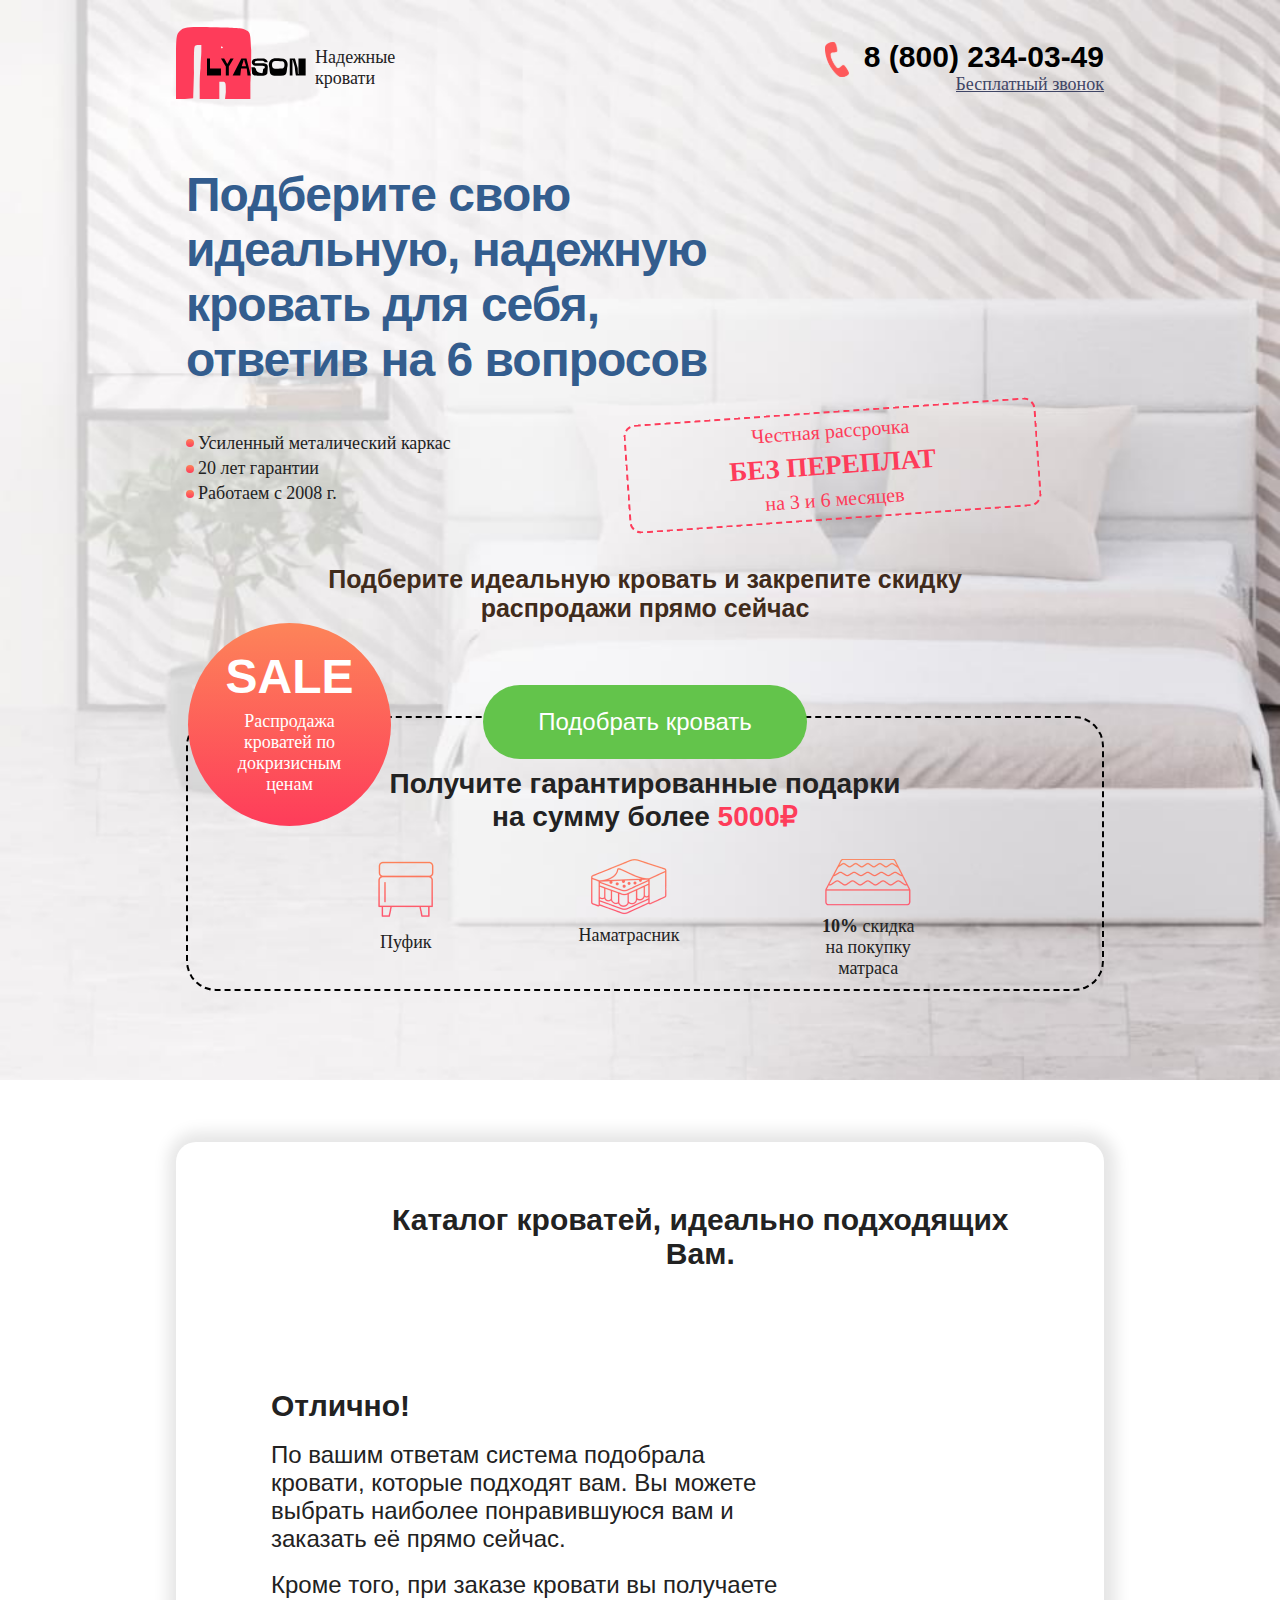
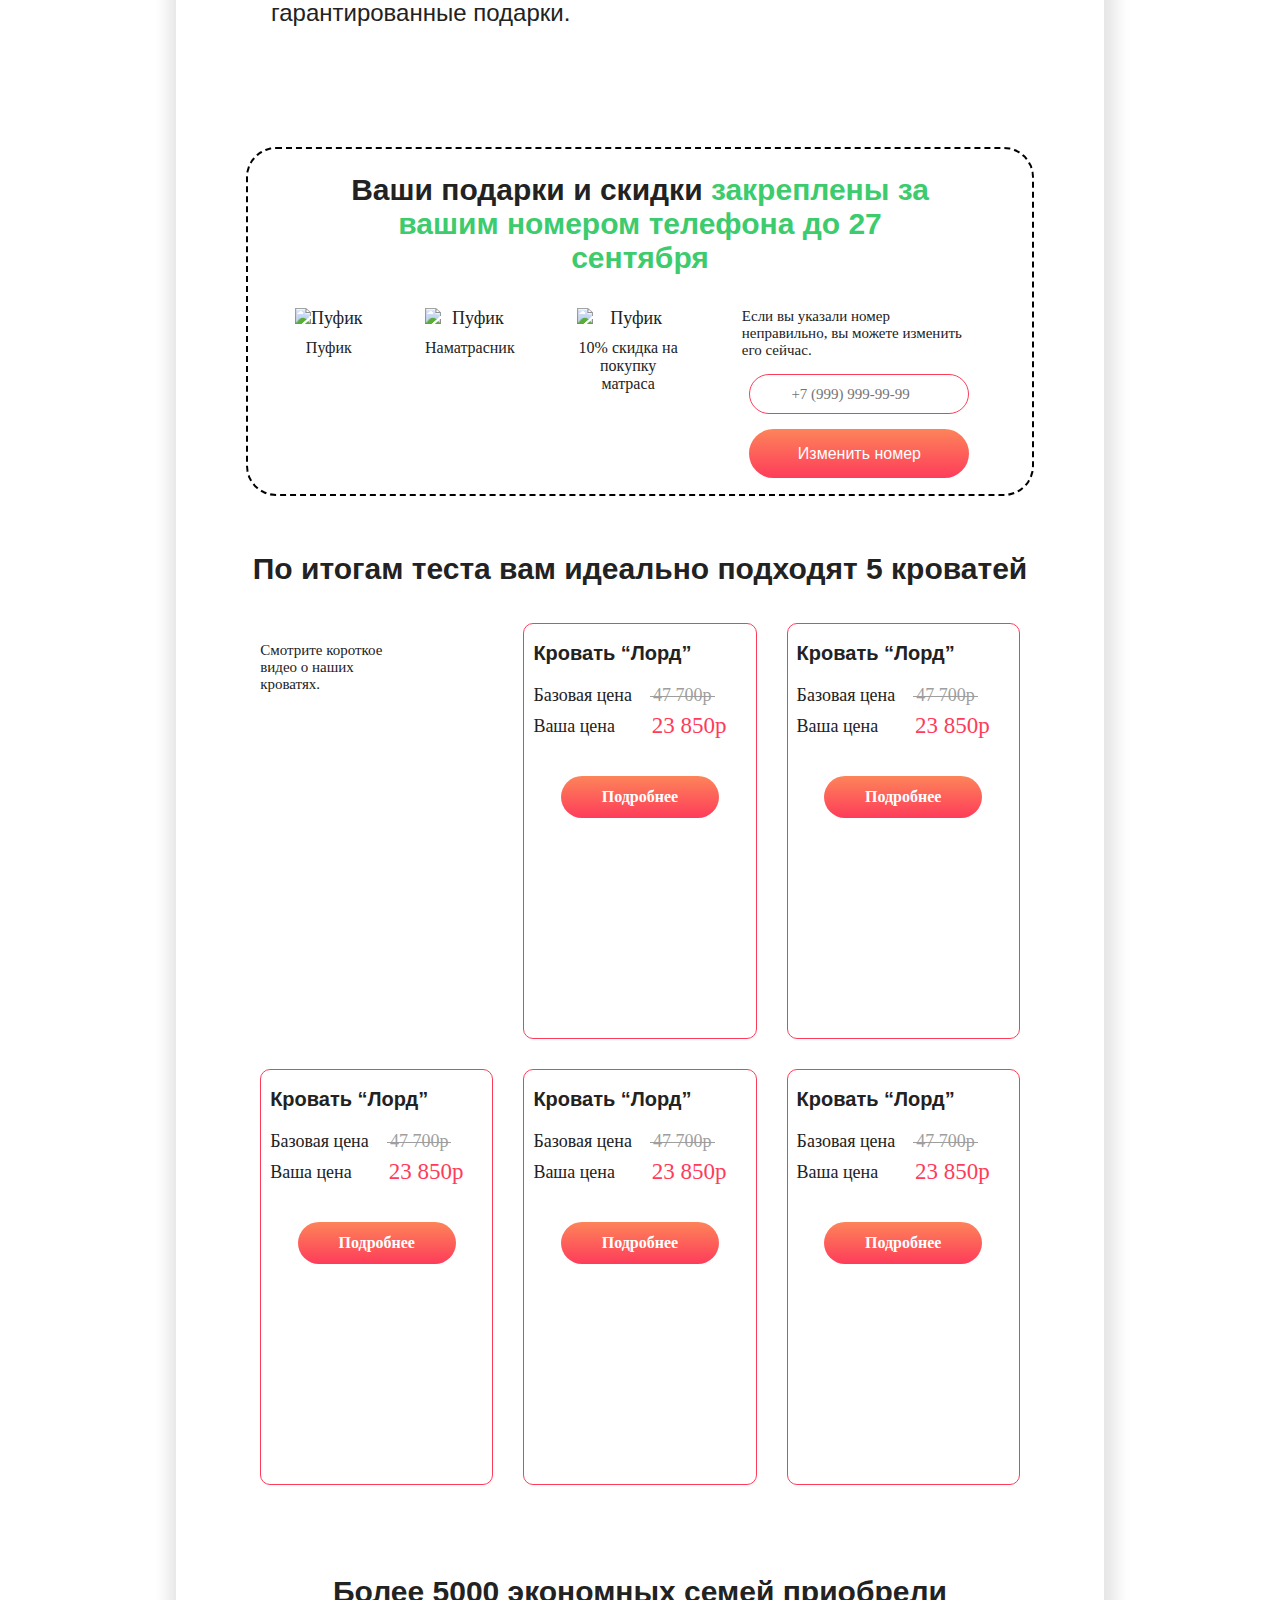
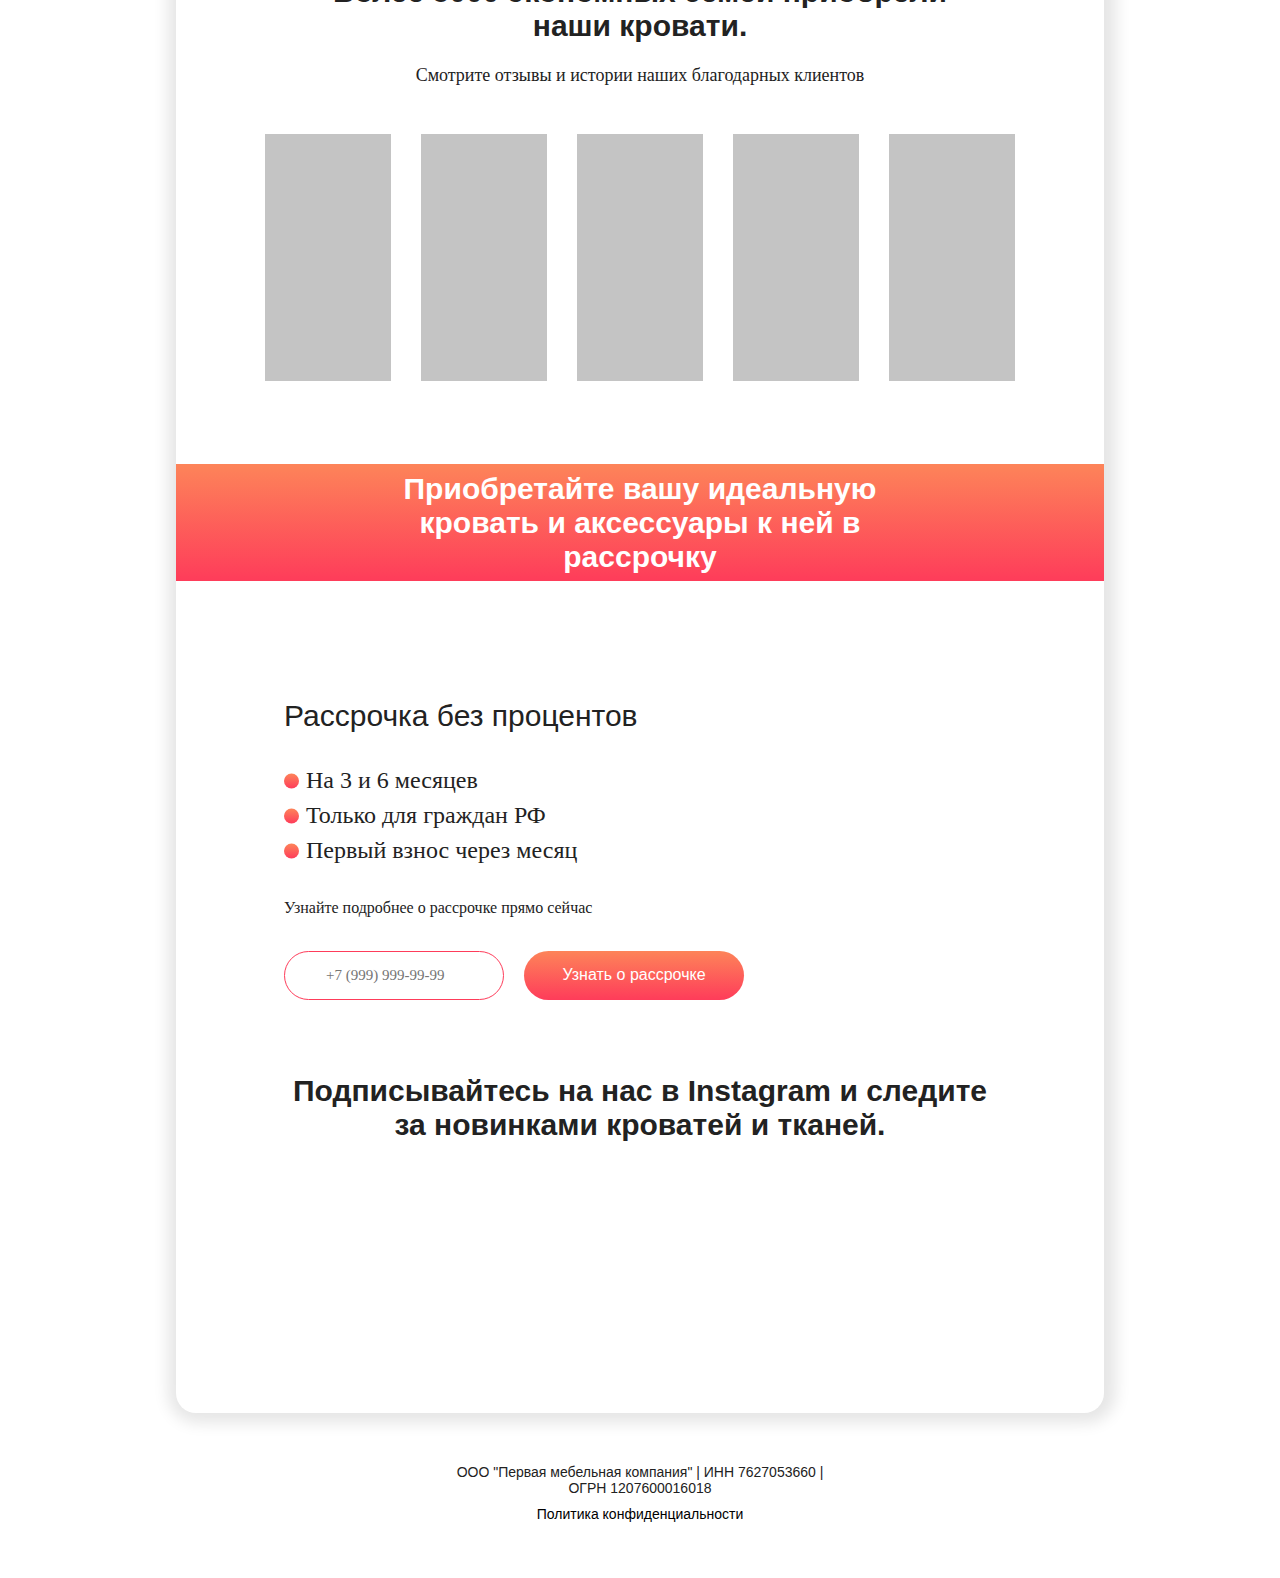
==== commit 6b839fab: "Add files via upload" ====
--- a/after.html
+++ b/after.html
@@ -14,10 +14,10 @@
 			<div class="container">
 				<div class="top-block_wrapper">
 					<picture>
-						<img class="logo" src="img/logo_header.svg" alt="">
+						<source media="(min-width: 1440px)" srcset="img/desktop/logo_header.svg" type="image/svg+xml">
+						<img class="logo" src="img/desktop/logo_header.svg" alt="Логотип">
 					</picture>
 					<div class="top-block_info">
-						<!-- <a href="after.html">after</a> -->
 						<p class="top-block_info-text">Надежные
 							кровати</p>
 						<div class="top-block_info-links">
@@ -42,11 +42,9 @@
 						</div>
 					</div>
 					<div class="bottom-block_wrapper">
-						<div class="bottom-block_title_wrapper">
-							<h3 class="bottom-block_title">Подберите идеальную кровать и закрепите скидку распродажи прямо сейчас</h3>
-							<button class="btn bottom-block_btn">Подобрать кровать</button>
-						</div>
+						<h3 class="bottom-block_title">Подберите идеальную кровать и закрепите скидку распродажи прямо сейчас</h3>
 						<div class="bottom-block_gift">
+							<a class="btn bottom-block_btn">Подобрать кровать</a>
 							<div class="sale">
 								<h2 class="sale_title">sale</h2>
 								<p class="sale_text">Распродажа кроватей по докризисным ценам</p>
@@ -56,20 +54,26 @@
 							<div class="gifts">
 								<div class="gifts_card">
 									<picture>
-										<img class="gifts_card-pic" src="img/puff_desk.png" alt="Пуфик">
+										<source media="(min-width: 1440px)" srcset="img/desktop/puff_desk.png" type="image/png">
+										<source media="(min-width: 320px)" srcset="img/mobile/puff_desk.png" type="image/png">
+										<img class="gifts_card-pic" src="img/desktop/puff_desk.png" alt="Пуфик">
 										<p class="gifts_card_descr">Пуфик</p>
 									</picture>
 								</div>
 								<div class="gifts_card">
 									<picture>
-										<img class="gifts_card-pic" src="img/nam_desk.png" alt="Пуфик">
+										<source media="(min-width: 1440px)" srcset="img/desktop/nam_desk.png" type="image/png">
+										<source media="(min-width: 320px)" srcset="img/mobile/nam_desk.png" type="image/png">
+										<img class="gifts_card-pic" src="img/desktop/nam_desk.png" alt="Наматрасник">
 										<p class="gifts_card_descr">Наматрасник</p>
 									</picture>
 								</div>
 								<div class="gifts_card">
 									<picture>
-										<img class="gifts_card-pic" src="img/mat_desk.png" alt="Пуфик">
-										<p class="gifts_card_descr">10% скидка на покупку матраса</p>
+										<source media="(min-width: 1440px)" srcset="img/desktop/mat_desk.png" type="image/png">
+										<source media="(min-width: 320px)" srcset="img/mobile/mat_desk.png" type="image/png">
+										<img class="gifts_card-pic" src="img/desktop/mat_desk.png" alt="Cкидка">
+										<p class="gifts_card_descr"> <span class="descr_span">10%</span> скидка на покупку матраса</p>
 									</picture>
 								</div>
 							</div>
--- a/css/style.min.css
+++ b/css/style.min.css
@@ -1,2 +1,2 @@
-*,::after,::before{box-sizing:border-box}ol[class],ul[class]{padding:0}blockquote,body,dd,dl,figcaption,figure,h1,h2,h3,h4,li,ol[class],p,ul[class]{margin:0}ol[class],ul[class]{list-style:none}a:not([class]){text-decoration-skip-ink:auto}img{max-width:100%;display:block}article>*+*{margin-top:1em}button,input,select,textarea{font:inherit}@font-face{font-family:'Roboto',sans-serif;src:local('Roboto'),url(../../fonts/Roboto.woff2) format('woff2'),url(../../fonts/Roboto.woff) format('woff');font-weight:400;font-style:normal}@font-face{font-family:'Raleway',sans-serif;src:local('Raleway Regular'),url(../../fonts/Raleway-Regular.woff2) format('woff2'),url(../../fonts/Raleway-Regular.woff) format('woff');font-weight:400;font-style:normal}@font-face{font-family:'Raleway_bold',sans-serif;src:local('Raleway_bold'),url(../../fonts/Raleway-Bold.woff2) format('woff2'),url(../../fonts/Raleway-Bold.woff) format('woff');font-weight:700;font-style:normal}.bold{font-weight:700}.medium{font-weight:500}body{font-family:'Roboto';color:#222;font-size:18px}h1,h2,h3,h4{font-family:'Raleway',sans-serif}.raleway_bold{font-family:'Raleway_bold',sans-serif;font-weight:700;font-size:30px}.container{width:1100px;max-width:1110px;margin:0 auto}.btn{position:relative;background:linear-gradient(to bottom,#fd8459,#fe3c5a);font-family:'Raleway',sans-serif;color:#fff;font-size:24px;border:0;border-radius:80px}.btn:hover,.quiz-header .quiz-header-wrapper .header-content .bottom-block_wrapper .bottom-block_title_wrapper .bottom-block_btn:hover{background:#fe3c5a}.btn:active,.quiz-header .quiz-header-wrapper .header-content .bottom-block_wrapper .bottom-block_title_wrapper .bottom-block_btn:active{transform:translate(2px,2px)}.quiz-header .quiz-header-wrapper{background-image:url(../img/bg_header_desk.jpg);background-size:cover;background-repeat:no-repeat}.quiz-header .quiz-header-wrapper .top-block_wrapper{display:flex;align-items:center;padding-top:20px}.quiz-header .quiz-header-wrapper .top-block_wrapper .top-block_info{width:100%;display:flex;align-items:center;margin-left:20px}.quiz-header .quiz-header-wrapper .top-block_wrapper .top-block_info .top-block_info-text{flex:0 1 10%}.quiz-header .quiz-header-wrapper .top-block_wrapper .top-block_info .top-block_info-links{display:flex;flex-direction:column;align-items:flex-end;flex-grow:1}.quiz-header .quiz-header-wrapper .top-block_wrapper .top-block_info .top-block_info-links .info-links_link{text-decoration:none}.quiz-header .quiz-header-wrapper .top-block_wrapper .top-block_info .top-block_info-links .link-phone{position:relative;color:#000;font-weight:700;font-size:30px}.quiz-header .quiz-header-wrapper .top-block_wrapper .top-block_info .top-block_info-links .link-phone::after{position:absolute;top:2px;left:-36px;display:block;content:url(../img/phone.svg)}.quiz-header .quiz-header-wrapper .top-block_wrapper .top-block_info .top-block_info-links .link-text{position:relative;color:#3f4566}.quiz-header .quiz-header-wrapper .top-block_wrapper .top-block_info .top-block_info-links .link-text::after{position:absolute;bottom:3px;display:block;content:"";width:100%;height:1px;background-color:#3f4566}.quiz-header .quiz-header-wrapper .header-content{margin-top:65px;padding-left:10px}.quiz-header .quiz-header-wrapper .header-content .quiz-header_title{width:53%;font-family:'Raleway_bold',sans-serif;font-size:48px;color:#335d8e;letter-spacing:-1px}.quiz-header .quiz-header-wrapper .header-content .benefit-wrapper{display:flex;margin-top:33px}.quiz-header .quiz-header-wrapper .header-content .benefit-wrapper .benefit-list .benefit-list-item{position:relative;padding-left:12px;line-height:141%}.quiz-header .quiz-header-wrapper .header-content .benefit-wrapper .benefit-list .benefit-list-item::before{position:absolute;top:35%;left:0;display:block;content:"";width:8px;height:8px;background:linear-gradient(to bottom,#fd8459,#fe3c5a);border-radius:50%}.quiz-header .quiz-header-wrapper .header-content .benefit-wrapper .installment{margin-left:auto;margin-right:43.5px;margin-top:7px;padding:0 99px 0 111px;color:#fe3c5a;text-align:center;border:2px dashed #fe3c5a;border-radius:12px;transform:rotate(-4deg)}.quiz-header .quiz-header-wrapper .header-content .benefit-wrapper .installment .installment-text{font-size:20px}.quiz-header .quiz-header-wrapper .header-content .benefit-wrapper .installment .installment-text--top{padding-top:11px}.quiz-header .quiz-header-wrapper .header-content .benefit-wrapper .installment .installment-text--bottom{padding-bottom:11px}.quiz-header .quiz-header-wrapper .header-content .benefit-wrapper .installment .installment-text--lg{padding:7px 0;font-size:27px;font-weight:700;text-transform:uppercase}.quiz-header .quiz-header-wrapper .header-content .bottom-block_wrapper .bottom-block_title_wrapper{width:100%;margin-top:32px}.quiz-header .quiz-header-wrapper .header-content .bottom-block_wrapper .bottom-block_title_wrapper .bottom-block_title{width:65%;margin:0 auto;font-family:'Raleway_bold',sans-serif;color:#402b1b;font-size:30px;text-align:center}.quiz-header .quiz-header-wrapper .header-content .bottom-block_wrapper .bottom-block_title_wrapper .bottom-block_btn{position:relative;display:block;margin:31px auto 0;padding:23px 48px;background:#63c44b;font-family:'Raleway',sans-serif;font-size:30px;z-index:5;cursor:pointer}.quiz-header .quiz-header-wrapper .header-content .bottom-block_wrapper .bottom-block_gift{position:relative;width:100%;border:2px dashed #000;border-radius:30px;transform:translate(0,-34px);z-index:1}.quiz-header .quiz-header-wrapper .header-content .bottom-block_wrapper .bottom-block_gift .sale{position:absolute;top:-95px;left:20px;display:block;width:229px;height:229px;background:linear-gradient(to bottom,#fd8459,#fe3c5a);border-radius:50%;color:#fff;text-align:center}.quiz-header .quiz-header-wrapper .header-content .bottom-block_wrapper .bottom-block_gift .sale .sale_title{margin-top:30px;font-family:'Raleway_bold',sans-serif;font-weight:900;font-size:48px;text-transform:uppercase}.quiz-header .quiz-header-wrapper .header-content .bottom-block_wrapper .bottom-block_gift .sale .sale_text{width:50%;margin:15px auto 0}.quiz-header .quiz-header-wrapper .header-content .bottom-block_wrapper .bottom-block_gift .gift-title{width:53%;padding-top:62px;margin:0 auto;font-family:'Raleway_bold',sans-serif;font-size:30px;text-align:center}.quiz-header .quiz-header-wrapper .header-content .bottom-block_wrapper .bottom-block_gift .gift-title .gift_span{color:#fe3c5a}.quiz-header .quiz-header-wrapper .header-content .bottom-block_wrapper .bottom-block_gift .gifts{width:53%;display:flex;justify-content:space-between;margin:43px auto 0}.quiz-header .quiz-header-wrapper .header-content .bottom-block_wrapper .bottom-block_gift .gifts .gifts_card{max-width:102px;min-height:119px;margin-bottom:10px;text-align:center}.quiz-header .quiz-header-wrapper .header-content .bottom-block_wrapper .bottom-block_gift .gifts .gifts_card .gifts_card-pic{margin:0 auto}.quiz-header .quiz-header-wrapper .header-content .bottom-block_wrapper .bottom-block_gift .gifts .gifts_card .gifts_card_descr{padding-top:10px}.quiz-main .container .quiz-main_wrapper{width:100%;margin-top:60px;position:relative}.quiz-main .container .quiz-main_wrapper .question{border-radius:20px;box-shadow:2px 0 15px 10px rgba(0,0,0,.1)}.quiz-main .container .quiz-main_wrapper .question .question_container{width:100%;padding:28px 65px}.quiz-main .container .quiz-main_wrapper .question .question_container .question_title{font-family:'Raleway_bold',sans-serif;font-size:30px;text-align:center}.quiz-main .container .quiz-main_wrapper .question .question_container .question_title_text{text-align:center}.quiz-main .container .quiz-main_wrapper .question .question_container .steps{display:flex;justify-content:center;align-items:center;max-width:553px;margin:48px auto 0}.quiz-main .container .quiz-main_wrapper .question .question_container .steps .step{width:77px;height:13px;border-radius:45px;background-color:#ffe7c3}.quiz-main .container .quiz-main_wrapper .question .question_container .steps .step:not(:last-child){margin-right:18px}.quiz-main .container .quiz-main_wrapper .question .question_container .steps .step--active{background-color:#63c44b}.quiz-main .container .quiz-main_wrapper .question .question_container .accent_question{position:relative;margin-top:45px;min-height:169px;padding-top:30px;padding-left:35px;border:2px dashed #000;border-radius:30px}.quiz-main .container .quiz-main_wrapper .question .question_container .accent_question .temp_result-boss{position:absolute;top:23%;right:1%;display:flex;justify-content:flex-end;width:100%}.quiz-main .container .quiz-main_wrapper .question .question_container .accent_question .temp_result-boss::before{position:absolute;top:-10px;right:50px;content:url(../img/boss_desk.png)}.quiz-main .container .quiz-main_wrapper .question .question_container .accent_question .temp_result-boss .temp_result-boss_text{width:10%;color:#9e9e9e;font-size:12px;font-weight:500}.quiz-main .container .quiz-main_wrapper .question .question_container .accent_question .accent_question_text{width:65%;font-family:'Raleway',sans-serif;font-weight:500;font-size:30px}.quiz-main .container .quiz-main_wrapper .question .question_container .choice{width:100%;display:flex}.quiz-main .container .quiz-main_wrapper .question .question_container .choice .choice_form{width:38%;margin-top:85px}.quiz-main .container .quiz-main_wrapper .question .question_container .choice .choice_form .choice_label{position:relative;width:100%;height:75px;display:flex;align-items:center;border:1px solid #fe3c5a;border-radius:15px}.quiz-main .container .quiz-main_wrapper .question .question_container .choice .choice_form .choice_label:not(:last-child){margin-bottom:20px}.quiz-main .container .quiz-main_wrapper .question .question_container .choice .choice_form .choice_label .choice_input{position:absolute;width:1px;height:1px;overflow:hidden;clip:rect(0 0 0 0);padding-left:20px}.quiz-main .container .quiz-main_wrapper .question .question_container .choice .choice_form .choice_label .radio-style{position:absolute;left:19px;width:29px;height:29px;border:2px solid #fe3c5a;border-radius:50%}.quiz-main .container .quiz-main_wrapper .question .question_container .choice .choice_form .choice_label .choice_input:checked+.radio-style::before{position:absolute;content:"";width:17px;height:17px;background:#fe3c5a;top:0;left:0;right:0;bottom:0;margin:auto;border-radius:50%}.quiz-main .container .quiz-main_wrapper .question .question_container .choice .choice_form .choice_label .choice_text{padding-left:62px;font-size:15px}.quiz-main .container .quiz-main_wrapper .question .question_container .choice .temp_result-wrapper{width:30%;max-height:440px;position:relative;margin-top:31px;margin-left:auto;border:1px solid #fe3c5a;border-radius:15px}.quiz-main .container .quiz-main_wrapper .question .question_container .choice .temp_result-wrapper .temp_result .temp_result_container{padding:13px 17px}.quiz-main .container .quiz-main_wrapper .question .question_container .choice .temp_result-wrapper .temp_result .temp_result_title{margin:0;font-size:12px;font-weight:300;color:#222}.quiz-main .container .quiz-main_wrapper .question .question_container .choice .temp_result-wrapper .temp_result .temp_result_calling{margin-top:18px;font-family:'Raleway_bold',sans-serif;font-weight:700;font-size:21px}.quiz-main .container .quiz-main_wrapper .question .question_container .choice .temp_result-wrapper .temp_result .temp_result_calling_2{margin:25px 0 5px;font-size:12px;font-weight:300;color:#222;text-align:right}.quiz-main .container .quiz-main_wrapper .question .question_container .choice .temp_result-wrapper .temp_result .temp_result-list{margin-top:37px;margin-bottom:24px}.quiz-main .container .quiz-main_wrapper .question .question_container .choice .temp_result-wrapper .temp_result .temp_result-list .temp_result-list-item{position:relative;padding-left:25px}.quiz-main .container .quiz-main_wrapper .question .question_container .choice .temp_result-wrapper .temp_result .temp_result-list .temp_result-list-item::before{position:absolute;left:-2px;top:2px;display:flex;justify-content:center;align-items:center;content:'1';width:22px;height:22px;background:#6a2a85;color:#fff;font-size:12px;font-weight:500;border-radius:50%}.quiz-main .container .quiz-main_wrapper .question .question_container .choice .temp_result-wrapper .temp_result .temp_result-list .temp_result-list-item .temp_result-list-item_text{font-size:15px;line-height:27px;font-weight:500}.quiz-main .container .quiz-main_wrapper .question .question_container .choice .temp_result-wrapper .temp_result .temp_result-list .temp_result-list-item:last-child::before{content:"2"}.quiz-main .container .quiz-main_wrapper .question .question_container .block-buttons{margin-bottom:60px;padding-left:15px}.quiz-main .container .quiz-main_wrapper .question .question_container .block-buttons .btn-prew{width:79px;height:79px;margin:0 30px 0 0;font-family:'Raleway_bold',sans-serif;font-weight:700;font-size:39px}.quiz-main .container .quiz-main_wrapper .question .question_container .block-buttons .btn-next{position:relative;top:-5px;width:311px;height:79px}.quiz-main .question-2 .accent_question .accent_question_explanation{margin-top:4px;width:69%;font-size:15px}.quiz-main .question-2 .choice .frame{width:31.5%;padding-top:50px}.quiz-main .question-2 .choice .frame .frame-text{padding:30px 58px 0;font-size:17px}.quiz-main .question-2 .choice .frame .frame-pic{width:80%;margin:0 auto}.quiz-main .question-3 .accent_question .accent_question_text_3{width:70%;font-family:'Raleway',sans-serif;font-weight:500;font-size:30px}.quiz-main .question-3 .accent_question .accent_question_explanation{margin-top:4px;width:69%;font-size:15px}.quiz-main .question-3 .choice .slider-cards-container{width:70%;margin-top:31px;display:flex;flex-wrap:wrap}.quiz-main .question-3 .choice .slider-cards-container .slider-card,.quiz-main .question-4 .choice .color-cards-container .color-card{position:relative;width:309px;height:259px;margin-bottom:30px;padding:10px;border:1px solid #fe3c5a;border-radius:10px}.quiz-main .question-3 .choice .slider-cards-container .slider-card:not(:nth-child(even)){margin-right:30px}.quiz-main .question-3 .choice .slider-cards-container .slider-card .slider_1 .slider_1-button-prev::after{position:absolute;left:-1px;content:url(../img/arrow_left.svg)}.quiz-main .question-3 .choice .slider-cards-container .slider-card .slider_1 .slider_1-button-next::after{position:absolute;right:-1px;content:url(../img/arrow_right.svg)}.quiz-main .question-3 .choice .slider-cards-container .slider-card .slider-card_form{width:100%;display:flex;margin-top:17px}.quiz-main .question-3 .choice .slider-cards-container .slider-card .slider-card_form .slider-card_label,.quiz-main .question-4 .choice .color-cards-container .color-card .color-card_form .color-card_label{position:relative;display:flex;align-items:center;width:100%}.quiz-main .question-3 .choice .slider-cards-container .slider-card .slider-card_form .slider-card_label .slider-card_check{position:absolute;width:1px;height:1px;overflow:hidden;clip:rect(0 0 0 0)}.quiz-main .question-3 .choice .slider-cards-container .slider-card .slider-card_form .slider-card_label .check-style{position:absolute;width:20px;height:20px;border:1px solid #fe3c5a;border-radius:4px}.quiz-main .question-3 .choice .slider-cards-container .slider-card .slider-card_form .slider-card_label .slider-card_check:checked+.check-style::before,.quiz-main .question-4 .choice .color-cards-container .color-card .color-card_form .color-card_label .color-card_check:checked+.check-style::before{position:absolute;content:url(../img/check.svg);top:50%;left:50%;transform:translate(-50%,-50%)}.quiz-main .question-3 .choice .slider-cards-container .slider-card .slider-card_form .slider-card_label .slider-card_text{padding-left:28px;font-size:15px}.quiz-main .question-3 .choice .slider-cards-container .slider-card .slider-card_form .slider-card_label .slider-card_text--modern .text--modern_span,.quiz-main .question-4 .choice .color-cards-container .color-card .color-card_form .color-card_label .color-card_text--modern .text--modern_span{display:block;font-size:12px;font-weight:300}.quiz-main .question-4 .accent_question .accent_question_text_4{width:56%;font-family:'Raleway',sans-serif;font-weight:500;font-size:30px}.quiz-main .question-4 .accent_question .accent_question_explanation_4{margin-top:4px;width:75%;font-size:15px}.quiz-main .question-4 .choice .color-cards-container{width:70%;margin-top:31px;display:flex;flex-wrap:wrap}.quiz-main .question-4 .choice .color-cards-container .color-card:not(:nth-child(even)){margin-right:30px}.quiz-main .question-4 .choice .color-cards-container .color-card .color-card_form{width:100%;display:flex;margin-top:17px}.quiz-main .question-4 .choice .color-cards-container .color-card .color-card_form .color-card_label .color-card_check{position:absolute;width:1px;height:1px;overflow:hidden;clip:rect(0 0 0 0)}.quiz-main .question-4 .choice .color-cards-container .color-card .color-card_form .color-card_label .check-style{position:absolute;width:20px;height:20px;border:1px solid #fe3c5a;border-radius:4px}.quiz-main .question-4 .choice .color-cards-container .color-card .color-card_form .color-card_label .color-card_text{width:75%;padding-left:28px;font-size:15px}.quiz-main .question-4 .choice .color-cards-container .color-card--other::before{position:absolute;top:20%;left:50%;transform:translate(-50%,-50%);content:url(../img/color_cup_ps.png)}.quiz-main .question-4 .block-buttons{margin-top:75px}.quiz-main .five .question_container .choice{position:relative;margin-top:70px}.quiz-main .five .question_container .choice .choice_block-pic{width:30%}.quiz-main .five .question_container .choice .choice_block-pic .choice-pic{transform:translate(-130px,0)}.quiz-main .five .question_container .choice .form_choice-block{width:35%}.quiz-main .five .question_container .choice .form_choice-block .form_choice-block-title{margin-top:146px;font-family:'Raleway_bold',sans-serif;font-weight:700;font-size:30px}.quiz-main .five .question_container .choice .form_choice-block .form_choice-block-title .choice-block-title_span{display:block;color:#6a2a85}.quiz-main .five .question_container .choice .form_choice-block .form_choice-block_text{width:80%;margin-top:12px;font-size:12px}.quiz-main .five .question_container .choice .form_choice-block .choice-block_form{width:100%;margin-top:35px}.quiz-main .five .question_container .choice .form_choice-block .choice-block_form .choice-block_label{position:relative;width:100%;height:29px;display:flex;align-items:center;border-radius:15px}.quiz-main .five .question_container .choice .form_choice-block .choice-block_form .choice-block_label:not(:last-child){margin-bottom:26px}.quiz-main .five .question_container .choice .form_choice-block .choice-block_form .choice-block_label .choice-block_input{position:absolute;width:1px;height:1px;overflow:hidden;clip:rect(0 0 0 0)}.quiz-main .five .question_container .choice .form_choice-block .choice-block_form .choice-block_label .choice-style{position:absolute;width:29px;height:29px;border:2px solid #fe3c5a;border-radius:50%}.quiz-main .five .question_container .choice .form_choice-block .choice-block_form .choice-block_label .choice-block_input:checked+.choice-style::before{position:absolute;content:"";width:17px;height:17px;background:#fe3c5a;top:0;left:0;right:0;bottom:0;margin:auto;border-radius:50%}.quiz-main .five .question_container .choice .form_choice-block .choice-block_form .choice-block_label .choice-block_text{padding-left:62px;font-size:15px}.quiz-main .five .question_container .choice-block_info-form .choice-block_label-tel{display:flex;width:100%;margin-top:50px;margin-bottom:14px}.quiz-main .five .question_container .choice-block_info-form .choice-block_label-tel .choice-block_input-tel{width:309px;height:61px;margin:0 auto;padding:20px 77px;border:1px solid #fe3c5a;border-radius:80px}.quiz-after-main .container .quiz-catalog-wrapper .catalog .catalog_gift .gift_wrapper .gift_form-container .gift_form .choice-block_label-tel .choice-block_input-tel:focus,.quiz-main .five .question_container .choice-block_info-form .choice-block_label-tel .choice-block_input-tel:focus{outline:0}.quiz-main .five .question_container .choice-block_btn{display:block;width:311px;height:78px;margin:0 auto 70px}.quiz-main .five .question_container .checkmark{margin:0 auto}.quiz-main .five .question_container .choice-block_info{width:38%;margin:25px auto 0;font-size:15px;font-weight:500;text-align:center}.quiz-main .five .footer-five{border-radius:0 0 15px 15px;background-color:#bfddfd}.quiz-main .five .footer-five .footer-five-container{width:100%;min-height:152px;display:flex;justify-content:center;align-items:center}.quiz-main .five .footer-five .footer-five-container .footer-five-text{position:relative;padding-left:59px;font-family:'Raleway',sans-serif;color:#4f4f4f;font-size:27px}.quiz-main .five .footer-five .footer-five-container .footer-five-text::before{position:absolute;top:-60%;left:0;content:url(../img/lock.png)}.quiz-after-main .container .quiz-catalog-wrapper{margin-top:62px;border-radius:20px;box-shadow:2px 0 15px 10px rgba(0,0,0,.1)}.quiz-after-main .container .quiz-catalog-wrapper .catalog{width:100%;padding:33px 70px 0}.quiz-after-main .container .quiz-catalog-wrapper .catalog .catalog_tilte{position:relative;width:78.5%;margin:28px auto 0 145px;font-family:'Raleway_bold',sans-serif;font-weight:700;font-size:30px;text-align:center}.quiz-after-main .container .quiz-catalog-wrapper .catalog .catalog_tilte::before{position:absolute;top:-80%;left:-110px;content:url(../img/lock_open.png)}.quiz-after-main .container .quiz-catalog-wrapper .catalog .catalog_good{margin-top:58px;display:flex}.quiz-after-main .container .quiz-catalog-wrapper .catalog .catalog_good .catalog_good-content{width:66%;margin-top:60px;margin-left:25px}.quiz-after-main .container .quiz-catalog-wrapper .catalog .catalog_good .catalog_good-content .catalog_good-content-title{font-family:'Raleway_bold',sans-serif;font-size:30px;font-weight:600}.quiz-after-main .container .quiz-catalog-wrapper .catalog .catalog_good .catalog_good-content .catalog_good-content-text{margin-top:18px;font-family:'Raleway',sans-serif;font-size:24px}.quiz-after-main .container .quiz-catalog-wrapper .catalog .catalog_gift{width:100%;margin-top:120px;border:2px dashed #000;border-radius:30px}.quiz-after-main .container .quiz-catalog-wrapper .catalog .catalog_gift .gift-title{width:80%;font-family:'Raleway_bold',sans-serif;font-weight:700;font-size:30px;margin:24px auto 0;text-align:center}.quiz-after-main .container .quiz-catalog-wrapper .catalog .catalog_gift .gift-title .gift_span{color:#3ccb6d}.quiz-after-main .container .quiz-catalog-wrapper .catalog .catalog_gift .gift_wrapper{margin-top:33px;display:flex}.quiz-after-main .container .quiz-catalog-wrapper .catalog .catalog_gift .gift_wrapper .gifts{display:flex;justify-content:space-between;align-items:center;width:49%;margin-left:47px;margin-bottom:57px}.quiz-after-main .container .quiz-catalog-wrapper .catalog .catalog_gift .gift_wrapper .gifts .gifts_card{max-width:102px;min-height:119px;margin-bottom:10px;text-align:center}.quiz-after-main .container .quiz-catalog-wrapper .catalog .catalog_gift .gift_wrapper .gifts .gifts_card .gifts_card_descr{margin-top:10px;font-size:16px;text-align:center}.quiz-after-main .container .quiz-catalog-wrapper .catalog .catalog_gift .gift_wrapper .gift_form-container{width:30%;margin-left:auto;margin-right:55px}.quiz-after-main .container .quiz-catalog-wrapper .catalog .catalog_gift .gift_wrapper .gift_form-container .gift_form-text{font-size:15px}.quiz-after-main .container .quiz-catalog-wrapper .catalog .catalog_gift .gift_wrapper .gift_form-container .gift_form{margin-top:15px}.quiz-after-main .container .quiz-catalog-wrapper .catalog .catalog_gift .gift_wrapper .gift_form-container .gift_form .choice-block_label-tel{display:flex;width:100%}.quiz-after-main .container .quiz-catalog-wrapper .catalog .catalog_gift .gift_wrapper .gift_form-container .gift_form .choice-block_label-tel .choice-block_input-tel{width:220px;height:40px;margin:0 auto;padding:11px 41px;font-size:15px;border:1px solid #fe3c5a;border-radius:80px}.quiz-after-main .container .quiz-catalog-wrapper .catalog .catalog_gift .gift_wrapper .gift_form-container .btn_gift_form{display:block;width:220px;height:49px;margin:15px auto 0;font-size:16px}.quiz-after-main .container .quiz-catalog-wrapper .catalog .catalog-cards_wrapper{margin-top:56px}.quiz-after-main .container .quiz-catalog-wrapper .catalog .catalog-cards_wrapper .catalog-cards_title{font-family:'Raleway_bold',sans-serif;font-weight:700;font-size:30px;text-align:center}.quiz-after-main .container .quiz-catalog-wrapper .catalog .catalog-cards_wrapper .catalog-cards{display:flex;flex-wrap:wrap;justify-content:center;margin-top:37px}.quiz-after-main .container .quiz-catalog-wrapper .catalog .catalog-cards_wrapper .catalog-cards .catalog-card{width:29.6%;min-height:416px;margin-bottom:30px;border:1px solid #fe3c5a;border-radius:10px}.quiz-after-main .container .quiz-catalog-wrapper .catalog .catalog-cards_wrapper .catalog-cards .catalog-card .catalog-card-pic{min-height:auto}.quiz-after-main .container .quiz-catalog-wrapper .catalog .catalog-cards_wrapper .catalog-cards .catalog-card .catalog-card-content{padding:18px 9px}.quiz-after-main .container .quiz-catalog-wrapper .catalog .catalog-cards_wrapper .catalog-cards .catalog-card .catalog-card-content .catalog-card_title{font-size:20px;font-weight:600}.quiz-after-main .container .quiz-catalog-wrapper .catalog .catalog-cards_wrapper .catalog-cards .catalog-card .catalog-card-content .price{margin-top:20px}.quiz-after-main .container .quiz-catalog-wrapper .catalog .catalog-cards_wrapper .catalog-cards .catalog-card .catalog-card-content .price .base-price,.quiz-after-main .container .quiz-catalog-wrapper .catalog .catalog-cards_wrapper .catalog-cards .catalog-card .catalog-card-content .price .our-price{display:flex;align-items:center}.quiz-after-main .container .quiz-catalog-wrapper .catalog .catalog-cards_wrapper .catalog-cards .catalog-card .catalog-card-content .price .base-price .price_num,.quiz-after-main .container .quiz-catalog-wrapper .catalog .catalog-cards_wrapper .catalog-cards .catalog-card .catalog-card-content .price .our-price .price_num{margin-left:auto;font-weight:500}.quiz-after-main .container .quiz-catalog-wrapper .catalog .catalog-cards_wrapper .catalog-cards .catalog-card .catalog-card-content .price .base-price .base_num,.quiz-after-main .container .quiz-catalog-wrapper .catalog .catalog-cards_wrapper .catalog-cards .catalog-card .catalog-card-content .price .our-price .base_num{margin-right:35px;position:relative;color:#9e9e9e}.quiz-after-main .container .quiz-catalog-wrapper .catalog .catalog-cards_wrapper .catalog-cards .catalog-card .catalog-card-content .price .base-price .base_num::before,.quiz-after-main .container .quiz-catalog-wrapper .catalog .catalog-cards_wrapper .catalog-cards .catalog-card .catalog-card-content .price .our-price .base_num::before{position:absolute;top:50%;left:-5%;display:block;content:'';width:110%;height:1px;background:#9e9e9e}.quiz-after-main .container .quiz-catalog-wrapper .catalog .catalog-cards_wrapper .catalog-cards .catalog-card .catalog-card-content .price .base-price .our_num,.quiz-after-main .container .quiz-catalog-wrapper .catalog .catalog-cards_wrapper .catalog-cards .catalog-card .catalog-card-content .price .our-price .our_num{margin-right:20px;font-size:23px;color:#fe3c5a}.quiz-after-main .container .quiz-catalog-wrapper .catalog .catalog-cards_wrapper .catalog-cards .catalog-card .catalog-card-content .price .our-price{margin-top:7px}.quiz-after-main .container .quiz-catalog-wrapper .catalog .catalog-cards_wrapper .catalog-cards .catalog-card .catalog-card-content .catalog-card_link{display:flex;justify-content:center;align-items:center;width:158px;height:42px;margin:37px auto;color:#fff;font-size:16px;font-weight:600;border-radius:65px;text-decoration:none;background:linear-gradient(to bottom,#fd8459,#fe3c5a)}.quiz-after-main .container .quiz-catalog-wrapper .catalog .catalog-cards_wrapper .catalog-cards .catalog-card .catalog-card-content .catalog-card_link:hover{background:#fe3c5a}.quiz-after-main .container .quiz-catalog-wrapper .catalog .catalog-cards_wrapper .catalog-cards .catalog-card .catalog-card-content .catalog-card_link:active{transform:translate(2px,2px)}.quiz-after-main .container .quiz-catalog-wrapper .catalog .catalog-cards_wrapper .catalog-cards .catalog-card:not(:nth-child(3n)){margin-right:30px}.quiz-after-main .container .quiz-catalog-wrapper .catalog .catalog-cards_wrapper .catalog-cards .catalog-card_video{border:0}.quiz-after-main .container .quiz-catalog-wrapper .catalog .catalog-cards_wrapper .catalog-cards .catalog-card_video .video-block_diskr{margin-top:19px;width:65%;font-size:15px;font-weight:500px}.quiz-after-main .container .quiz-catalog-wrapper .catalog .feedback{margin-top:60px}.quiz-after-main .container .quiz-catalog-wrapper .catalog .feedback .feedback_title{width:80%;margin:0 auto;font-family:'Raleway_bold',sans-serif;font-weight:700;font-size:30px;text-align:center}.quiz-after-main .container .quiz-catalog-wrapper .catalog .feedback .feedback_text{margin-top:22px;text-align:center}.quiz-after-main .container .quiz-catalog-wrapper .catalog .feedback .feedback-cards_wrapper{display:flex;justify-content:center;align-items:center;flex-wrap:wrap;margin-top:48px}.quiz-after-main .container .quiz-catalog-wrapper .catalog .feedback .feedback-cards_wrapper .feedback-card{width:16%;min-height:247px;background:#c4c4c4}.quiz-after-main .container .quiz-catalog-wrapper .catalog .feedback .feedback-cards_wrapper .feedback-card:not(:last-child){margin-right:30px}.quiz-after-main .container .installment-info .slogan{min-height:117px;display:flex;justify-content:center;align-items:center;margin-top:83px;background:linear-gradient(to bottom,#fd8459,#fe3c5a)}.quiz-after-main .container .installment-info .slogan .slogan_title{width:55%;margin:0 auto;font-family:'Raleway_bold',sans-serif;font-weight:700;font-size:30px;color:#fff;text-align:center}.quiz-after-main .container .installment-info .container .cash{display:flex;padding:118px 54px 0}.quiz-after-main .container .installment-info .container .cash .cash_content{margin-left:54px}.quiz-after-main .container .installment-info .container .cash .cash_content .cash_content-title{font-family:'Raleway_bold',sans-serif;font-size:30px;font-weight:500}.quiz-after-main .container .installment-info .container .cash .cash_content .cash_content-list{margin-top:30px}.quiz-after-main .container .installment-info .container .cash .cash_content .cash_content-list .cash_content-list_item{position:relative;padding-left:22px;font-size:24px;line-height:146%;font-weight:300}.quiz-after-main .container .installment-info .container .cash .cash_content .cash_content-list .cash_content-list_item::before{position:absolute;top:50%;left:0;transform:translate(0,-50%);content:'';display:block;width:15px;height:15px;background:linear-gradient(to bottom,#fd8459,#fe3c5a);border-radius:50%}.quiz-after-main .container .installment-info .container .cash .cash_content .cash_content-text{width:70%;margin-top:31px;font-size:16px;font-weight:300}.quiz-after-main .container .installment-info .container .cash .cash_content .cash_content-form-wrapper{margin-top:33.5px;display:flex;align-items:center}.quiz-after-main .container .installment-info .container .cash .cash_content .cash_content-form-wrapper .cash_content-form .choice-block_label-tel{display:flex}.quiz-after-main .container .installment-info .container .cash .cash_content .cash_content-form-wrapper .cash_content-form .choice-block_label-tel .choice-block_input-tel{width:220px;height:49px;padding:11px 41px;font-size:15px;border:1px solid #fe3c5a;border-radius:80px}.quiz-after-main .container .installment-info .container .cash .cash_content .cash_content-form-wrapper .cash_content-form .choice-block_label-tel .choice-block_input-tel:focus{outline:0}.quiz-after-main .container .installment-info .container .cash .cash_content .cash_content-form-wrapper .btn_gift_form{display:block;width:220px;height:49px;margin-left:20px;font-size:16px}.quiz-after-main .container .installment-info .container .social{width:79%;margin:0 auto;padding:74px 0}.quiz-after-main .container .installment-info .container .social .social_title{margin:0 auto;font-family:'Raleway_bold',sans-serif;font-weight:700;font-size:30px;text-align:center}.quiz-after-main .container .installment-info .container .social .social_link{display:block;width:135px;height:135px;margin:20px auto 42px;font-size:0;background-image:url(../img/ig.png)}.quiz-footer .container .about_us{width:100%;margin-top:51px;margin-bottom:56px;display:flex;flex-direction:column;align-items:center}.quiz-footer .container .about_us .about_us_text{width:40%;font-family:'Raleway',sans-serif;font-size:14px;text-align:center}.quiz-footer .container .about_us .politic{margin-top:10px;font-family:'Raleway',sans-serif;font-size:14px;color:#000;text-decoration:none;text-align:center}
+*,::after,::before{box-sizing:border-box}ol[class],ul[class]{padding:0}blockquote,body,dd,dl,figcaption,figure,h1,h2,h3,h4,li,ol[class],p,ul[class]{margin:0}ol[class],ul[class]{list-style:none}a:not([class]){text-decoration-skip-ink:auto}img{max-width:100%;display:block}article>*+*{margin-top:1em}button,input,select,textarea{font:inherit}@font-face{font-family:'Roboto',sans-serif;src:local('Roboto'),url(../../fonts/Roboto.woff2) format('woff2'),url(../../fonts/Roboto.woff) format('woff');font-weight:400;font-style:normal}@font-face{font-family:'Raleway',sans-serif;src:local('Raleway Regular'),url(../../fonts/Raleway-Regular.woff2) format('woff2'),url(../../fonts/Raleway-Regular.woff) format('woff');font-weight:400;font-style:normal}@font-face{font-family:'Raleway_bold',sans-serif;src:local('Raleway_bold'),url(../../fonts/Raleway-Bold.woff2) format('woff2'),url(../../fonts/Raleway-Bold.woff) format('woff');font-weight:700;font-style:normal}.bold,.quiz-header .quiz-header-wrapper .header-content .bottom-block_wrapper .bottom-block_gift .gifts .gifts_card .gifts_card_descr .descr_span{font-weight:700}.medium{font-weight:500}body{font-family:'Roboto';color:#222;font-size:18px}h1,h2,h3,h4{font-family:'Raleway',sans-serif}.raleway_bold{font-family:'Raleway_bold',sans-serif;font-weight:700;font-size:30px}.container{width:1100px;max-width:1110px;margin:0 auto}.btn{position:relative;background:linear-gradient(to bottom,#fd8459,#fe3c5a);font-family:'Raleway',sans-serif;color:#fff;font-size:24px;border:0;border-radius:80px}.btn:hover,.quiz-header .quiz-header-wrapper .header-content .bottom-block_wrapper .bottom-block_gift .bottom-block_btn:hover{background:#fe3c5a}.btn:active,.quiz-header .quiz-header-wrapper .header-content .bottom-block_wrapper .bottom-block_gift .bottom-block_btn:active{transform:translate(2px,2px)}@media (min-width:320px) and (max-width:640px){.container{width:287px;max-width:287px;margin:0 auto}}@media (min-width:640px) and (max-width:960px){.container{width:611px;max-width:611px;margin:0 auto}}@media (min-width:960px) and (max-width:1400px){.container{width:928px;max-width:928px;margin:0 auto}}.quiz-header .quiz-header-wrapper{min-height:1080px;background-image:url(../img/desktop/bg_header_desk.jpg);background-size:cover;background-repeat:no-repeat}.quiz-header .quiz-header-wrapper .top-block_wrapper{display:flex;align-items:center;padding-top:20px}.quiz-header .quiz-header-wrapper .top-block_wrapper .top-block_info{width:100%;display:flex;align-items:center;margin-left:20px}.quiz-header .quiz-header-wrapper .top-block_wrapper .top-block_info .top-block_info-text{flex:0 1 10%}.quiz-header .quiz-header-wrapper .top-block_wrapper .top-block_info .top-block_info-links{display:flex;flex-direction:column;align-items:flex-end;flex-grow:1}.quiz-header .quiz-header-wrapper .top-block_wrapper .top-block_info .top-block_info-links .info-links_link{text-decoration:none}.quiz-header .quiz-header-wrapper .top-block_wrapper .top-block_info .top-block_info-links .link-phone{position:relative;color:#000;font-weight:700;font-size:30px}.quiz-header .quiz-header-wrapper .top-block_wrapper .top-block_info .top-block_info-links .link-phone::after{position:absolute;top:2px;left:-36px;display:block;content:url(../img/desktop/phone.svg)}.quiz-header .quiz-header-wrapper .top-block_wrapper .top-block_info .top-block_info-links .link-text{position:relative;color:#3f4566}.quiz-header .quiz-header-wrapper .top-block_wrapper .top-block_info .top-block_info-links .link-text::after{position:absolute;bottom:3px;display:block;content:"";width:100%;height:1px;background-color:#3f4566}.quiz-header .quiz-header-wrapper .header-content{margin-top:65px;padding-left:10px}.quiz-header .quiz-header-wrapper .header-content .quiz-header_title{width:53%;font-family:'Raleway_bold',sans-serif;font-size:48px;color:#335d8e;letter-spacing:-1px}.quiz-header .quiz-header-wrapper .header-content .benefit-wrapper{display:flex;margin-top:33px}.quiz-header .quiz-header-wrapper .header-content .benefit-wrapper .benefit-list .benefit-list-item{position:relative;padding-left:12px;line-height:141%}.quiz-header .quiz-header-wrapper .header-content .benefit-wrapper .benefit-list .benefit-list-item::before{position:absolute;top:35%;left:0;display:block;content:"";width:8px;height:8px;background:linear-gradient(to bottom,#fd8459,#fe3c5a);border-radius:50%}.quiz-header .quiz-header-wrapper .header-content .benefit-wrapper .installment{margin-left:auto;margin-right:43.5px;margin-top:7px;padding:0 99px 0 111px;color:#fe3c5a;text-align:center;border:2px dashed #fe3c5a;border-radius:12px;transform:rotate(-4deg)}.quiz-header .quiz-header-wrapper .header-content .benefit-wrapper .installment .installment-text{font-size:20px}.quiz-header .quiz-header-wrapper .header-content .benefit-wrapper .installment .installment-text--top{padding-top:11px}.quiz-header .quiz-header-wrapper .header-content .benefit-wrapper .installment .installment-text--bottom{padding-bottom:11px}.quiz-header .quiz-header-wrapper .header-content .benefit-wrapper .installment .installment-text--lg{padding:7px 0;font-size:27px;font-weight:700;text-transform:uppercase}.quiz-header .quiz-header-wrapper .header-content .bottom-block_wrapper{margin-top:32px}.quiz-header .quiz-header-wrapper .header-content .bottom-block_wrapper .bottom-block_title{width:65%;margin:0 auto;font-family:'Raleway_bold',sans-serif;color:#402b1b;font-size:30px;text-align:center}.quiz-header .quiz-header-wrapper .header-content .bottom-block_wrapper .bottom-block_gift{position:relative;margin-top:80px;width:100%;border:2px dashed #000;border-radius:30px;z-index:1}.quiz-header .quiz-header-wrapper .header-content .bottom-block_wrapper .bottom-block_gift .bottom-block_btn{position:absolute;top:-12%;left:0;right:0;margin:0 auto;display:flex;justify-content:center;align-items:center;width:377px;height:86px;background:#63c44b;font-family:'Raleway',sans-serif;font-size:30px;z-index:5;cursor:pointer}.quiz-header .quiz-header-wrapper .header-content .bottom-block_wrapper .bottom-block_gift .sale{position:absolute;top:-95px;left:20px;display:block;width:229px;height:229px;background:linear-gradient(to bottom,#fd8459,#fe3c5a);border-radius:50%;color:#fff;text-align:center}.quiz-header .quiz-header-wrapper .header-content .bottom-block_wrapper .bottom-block_gift .sale .sale_title{margin-top:30px;font-family:'Raleway_bold',sans-serif;font-weight:900;font-size:48px;text-transform:uppercase}.quiz-header .quiz-header-wrapper .header-content .bottom-block_wrapper .bottom-block_gift .sale .sale_text{width:50%;margin:15px auto 0}.quiz-header .quiz-header-wrapper .header-content .bottom-block_wrapper .bottom-block_gift .gift-title{width:53%;padding-top:62px;margin:0 auto;font-family:'Raleway_bold',sans-serif;font-size:30px;text-align:center}.quiz-header .quiz-header-wrapper .header-content .bottom-block_wrapper .bottom-block_gift .gift-title .gift_span{color:#fe3c5a}.quiz-header .quiz-header-wrapper .header-content .bottom-block_wrapper .bottom-block_gift .gifts{width:53%;display:flex;justify-content:space-between;margin:43px auto 0}.quiz-header .quiz-header-wrapper .header-content .bottom-block_wrapper .bottom-block_gift .gifts .gifts_card{max-width:102px;min-height:119px;margin-bottom:10px;text-align:center}.quiz-header .quiz-header-wrapper .header-content .bottom-block_wrapper .bottom-block_gift .gifts .gifts_card .gifts_card-pic{margin:0 auto}.quiz-header .quiz-header-wrapper .header-content .bottom-block_wrapper .bottom-block_gift .gifts .gifts_card .gifts_card_descr{padding-top:10px}@media (min-width:320px) and (max-width:640px){.quiz-header .quiz-header-wrapper{min-height:1113px;background-image:url(../img/mobile/bg_header_desk.jpg);background-size:100%}.quiz-header .quiz-header-wrapper .top-block_wrapper{padding-top:10px}.quiz-header .quiz-header-wrapper .top-block_wrapper .logo{max-width:54px}.quiz-header .quiz-header-wrapper .top-block_wrapper .top-block_info{margin-left:6px;padding-top:5px}.quiz-header .quiz-header-wrapper .top-block_wrapper .top-block_info .top-block_info-text{font-size:11px}.quiz-header .quiz-header-wrapper .top-block_wrapper .top-block_info .top-block_info-links .link-phone{font-size:15px}.quiz-header .quiz-header-wrapper .top-block_wrapper .top-block_info .top-block_info-links .link-phone::after{left:-11px;content:url(../img/mobile/phone.svg)}.quiz-header .quiz-header-wrapper .top-block_wrapper .top-block_info .top-block_info-links .link-text{font-size:12px}.quiz-header .quiz-header-wrapper .top-block_wrapper .top-block_info .top-block_info-links .link-text::after{bottom:1px}.quiz-header .quiz-header-wrapper .header-content{margin-top:20px;padding-left:0}.quiz-header .quiz-header-wrapper .header-content .quiz-header_title{width:90%;font-size:22px;letter-spacing:0}.quiz-header .quiz-header-wrapper .header-content .benefit-wrapper{display:flex;flex-direction:column;margin-top:10px}.quiz-header .quiz-header-wrapper .header-content .benefit-wrapper .benefit-list .benefit-list-item{padding-left:12px;font-size:14px;line-height:141%}.quiz-header .quiz-header-wrapper .header-content .benefit-wrapper .benefit-list .benefit-list-item::before{top:20%}.quiz-header .quiz-header-wrapper .header-content .benefit-wrapper .installment{margin:5px 0 0;padding:0 66px}.quiz-header .quiz-header-wrapper .header-content .benefit-wrapper .installment .installment-text{font-size:15px}.quiz-header .quiz-header-wrapper .header-content .benefit-wrapper .installment .installment-text--top{padding-top:4px}.quiz-header .quiz-header-wrapper .header-content .benefit-wrapper .installment .installment-text--bottom{padding-bottom:4px}.quiz-header .quiz-header-wrapper .header-content .benefit-wrapper .installment .installment-text--lg{padding:0;font-size:21px}.quiz-header .quiz-header-wrapper .header-content .bottom-block_wrapper{margin-top:30px}.quiz-header .quiz-header-wrapper .header-content .bottom-block_wrapper .bottom-block_title{width:100%;font-size:16px}.quiz-header .quiz-header-wrapper .header-content .bottom-block_wrapper .bottom-block_gift{margin-top:192px}.quiz-header .quiz-header-wrapper .header-content .bottom-block_wrapper .bottom-block_gift .bottom-block_btn{top:-5%;width:206px;height:47px;font-size:16px}.quiz-header .quiz-header-wrapper .header-content .bottom-block_wrapper .bottom-block_gift .sale{top:-175px;left:50%;transform:translate(-50%);width:130px;height:130px}.quiz-header .quiz-header-wrapper .header-content .bottom-block_wrapper .bottom-block_gift .sale .sale_title{margin-top:17px;font-size:30px}.quiz-header .quiz-header-wrapper .header-content .bottom-block_wrapper .bottom-block_gift .sale .sale_text{width:80%;margin:0 auto;font-size:13px}.quiz-header .quiz-header-wrapper .header-content .bottom-block_wrapper .bottom-block_gift .gift-title{width:100%;padding-top:39px;font-size:17px}.quiz-header .quiz-header-wrapper .header-content .bottom-block_wrapper .bottom-block_gift .gift-title .gift_span{font-size:17px}.quiz-header .quiz-header-wrapper .header-content .bottom-block_wrapper .bottom-block_gift .gifts{width:100%;display:flex;flex-direction:column;justify-content:center;align-items:center;margin-top:17px;margin-bottom:28px}.quiz-header .quiz-header-wrapper .header-content .bottom-block_wrapper .bottom-block_gift .gifts .gifts_card{max-width:92px;min-height:112px;margin-bottom:0;text-align:center}.quiz-header .quiz-header-wrapper .header-content .bottom-block_wrapper .bottom-block_gift .gifts .gifts_card .gifts_card-pic{margin:0 auto}.quiz-header .quiz-header-wrapper .header-content .bottom-block_wrapper .bottom-block_gift .gifts .gifts_card .gifts_card_descr{font-size:16px;padding-top:10px}}@media (min-width:640px) and (max-width:960px){.quiz-header .quiz-header-wrapper{min-height:985px;background-image:url(../img/tablet/bg_header_desk.jpg)}.quiz-header .quiz-header-wrapper .top-block_wrapper .logo{max-width:106px}.quiz-header .quiz-header-wrapper .top-block_wrapper .top-block_info{margin-left:12px;padding-top:10px}.quiz-header .quiz-header-wrapper .top-block_wrapper .top-block_info .top-block_info-text{font-size:16px}.quiz-header .quiz-header-wrapper .top-block_wrapper .top-block_info .top-block_info-links .link-phone{font-size:24px}.quiz-header .quiz-header-wrapper .top-block_wrapper .top-block_info .top-block_info-links .link-phone::after{left:-24px;content:url(../img/tablet/phone.svg)}.quiz-header .quiz-header-wrapper .top-block_wrapper .top-block_info .top-block_info-links .link-text{font-size:15px}.quiz-header .quiz-header-wrapper .top-block_wrapper .top-block_info .top-block_info-links .link-text::after{bottom:2px}.quiz-header .quiz-header-wrapper .header-content{margin-top:33px}.quiz-header .quiz-header-wrapper .header-content .quiz-header_title{width:100%;font-size:39px}.quiz-header .quiz-header-wrapper .header-content .benefit-wrapper .benefit-list .benefit-list-item{font-size:18px}.quiz-header .quiz-header-wrapper .header-content .benefit-wrapper .benefit-list .benefit-list-item::before{top:30%}.quiz-header .quiz-header-wrapper .header-content .benefit-wrapper .installment{width:60%;margin-top:0;margin-left:auto;margin-right:45px;padding:0 65px;transform:translate(0,-30px) rotate(-4deg)}.quiz-header .quiz-header-wrapper .header-content .benefit-wrapper .installment .installment-text{font-size:20px}.quiz-header .quiz-header-wrapper .header-content .benefit-wrapper .installment .installment-text--top{padding-top:4px}.quiz-header .quiz-header-wrapper .header-content .benefit-wrapper .installment .installment-text--bottom{padding-bottom:4px}.quiz-header .quiz-header-wrapper .header-content .benefit-wrapper .installment .installment-text--lg{padding:5px;font-size:27px}.quiz-header .quiz-header-wrapper .header-content .bottom-block_wrapper .bottom-block_title{width:90%;margin-top:30px;font-size:22px}.quiz-header .quiz-header-wrapper .header-content .bottom-block_wrapper .bottom-block_gift{margin-top:93px}.quiz-header .quiz-header-wrapper .header-content .bottom-block_wrapper .bottom-block_gift .bottom-block_btn{top:-12%;width:258px;height:59px;font-size:18px}.quiz-header .quiz-header-wrapper .header-content .bottom-block_wrapper .bottom-block_gift .sale{position:absolute;top:-95px;left:0;width:152px;height:152px}.quiz-header .quiz-header-wrapper .header-content .bottom-block_wrapper .bottom-block_gift .sale .sale_title{margin-top:20px;font-size:38px}.quiz-header .quiz-header-wrapper .header-content .bottom-block_wrapper .bottom-block_gift .sale .sale_text{width:90%;margin-top:0;font-size:15px}.quiz-header .quiz-header-wrapper .header-content .bottom-block_wrapper .bottom-block_gift .gift-title{width:70%;padding-top:60px;font-size:22px}.quiz-header .quiz-header-wrapper .header-content .bottom-block_wrapper .bottom-block_gift .gifts{width:90%;flex-direction:row;justify-content:space-between;margin:30px auto 0}.quiz-header .quiz-header-wrapper .header-content .bottom-block_wrapper .bottom-block_gift .gifts .gifts_card{margin-bottom:43px;text-align:center}.quiz-header .quiz-header-wrapper .header-content .bottom-block_wrapper .bottom-block_gift .gifts .gifts_card .gifts_card-pic{margin:0 auto}.quiz-header .quiz-header-wrapper .header-content .bottom-block_wrapper .bottom-block_gift .gifts .gifts_card .gifts_card_descr{font-size:16px;padding-top:10px}}@media (min-width:960px) and (max-width:1400px){.quiz-header .quiz-header-wrapper{min-height:1080px;background-image:url(../img/laptop/bg_header_desk.jpg)}.quiz-header .quiz-header-wrapper .top-block_wrapper{padding-top:27px}.quiz-header .quiz-header-wrapper .top-block_wrapper .logo{max-width:130px}.quiz-header .quiz-header-wrapper .top-block_wrapper .top-block_info{margin-left:9px;padding-top:10px}.quiz-header .quiz-header-wrapper .top-block_wrapper .top-block_info .top-block_info-links .link-phone{font-family:'Raleway_bold',sans-serif;font-weight:700;font-size:30px}.quiz-header .quiz-header-wrapper .top-block_wrapper .top-block_info .top-block_info-links .link-phone::after{left:-39px;content:url(../img/desktop/phone.svg)}.quiz-header .quiz-header-wrapper .header-content .benefit-wrapper .benefit-list .benefit-list-item,.quiz-header .quiz-header-wrapper .top-block_wrapper .top-block_info .top-block_info-links .link-text,.quiz-header .quiz-header-wrapper .top-block_wrapper .top-block_info .top-block_info-text{font-size:18px}.quiz-header .quiz-header-wrapper .top-block_wrapper .top-block_info .top-block_info-links .link-text::after{bottom:3px}.quiz-header .quiz-header-wrapper .header-content{margin-top:68px}.quiz-header .quiz-header-wrapper .header-content .quiz-header_title{width:60%;font-size:48px}.quiz-header .quiz-header-wrapper .header-content .benefit-wrapper{margin-top:44px}.quiz-header .quiz-header-wrapper .header-content .benefit-wrapper .benefit-list .benefit-list-item::before{top:35%}.quiz-header .quiz-header-wrapper .header-content .benefit-wrapper .installment{width:45%;margin-top:0;margin-left:auto;margin-right:65px;padding:0;transform:translate(0,-20px) rotate(-4deg)}.quiz-header .quiz-header-wrapper .header-content .benefit-wrapper .installment .installment-text{font-size:20px}.quiz-header .quiz-header-wrapper .header-content .benefit-wrapper .installment .installment-text--top{padding-top:7px}.quiz-header .quiz-header-wrapper .header-content .benefit-wrapper .installment .installment-text--bottom{padding-bottom:7px}.quiz-header .quiz-header-wrapper .header-content .benefit-wrapper .installment .installment-text--lg{padding:7px;font-size:27px}.quiz-header .quiz-header-wrapper .header-content .bottom-block_wrapper{margin-top:25px}.quiz-header .quiz-header-wrapper .header-content .bottom-block_wrapper .bottom-block_title{width:80%;margin-top:25px;font-size:25px}.quiz-header .quiz-header-wrapper .header-content .bottom-block_wrapper .bottom-block_gift{margin-top:93px}.quiz-header .quiz-header-wrapper .header-content .bottom-block_wrapper .bottom-block_gift .bottom-block_btn{top:-12%;width:324px;height:74px;font-size:24px}.quiz-header .quiz-header-wrapper .header-content .bottom-block_wrapper .bottom-block_gift .sale{left:0;width:203px;height:203px}.quiz-header .quiz-header-wrapper .header-content .bottom-block_wrapper .bottom-block_gift .sale .sale_title{margin-top:26px}.quiz-header .quiz-header-wrapper .header-content .bottom-block_wrapper .bottom-block_gift .sale .sale_text{width:60%;margin:7px auto 0;font-size:18px}.quiz-header .quiz-header-wrapper .header-content .bottom-block_wrapper .bottom-block_gift .gift-title{width:60%;padding-top:50px;font-size:28px}.quiz-header .quiz-header-wrapper .header-content .bottom-block_wrapper .bottom-block_gift .gifts{width:60%;margin-top:26px}}.quiz-main .container .quiz-main_wrapper{width:100%;margin-top:60px;position:relative}.quiz-main .container .quiz-main_wrapper .question{border-radius:20px;box-shadow:2px 0 15px 10px rgba(0,0,0,.1)}.quiz-main .container .quiz-main_wrapper .question .question_container{width:100%;padding:28px 65px}.quiz-main .container .quiz-main_wrapper .question .question_container .question_title{font-family:'Raleway_bold',sans-serif;font-size:30px;text-align:center}.quiz-main .container .quiz-main_wrapper .question .question_container .question_title_text{text-align:center}.quiz-main .container .quiz-main_wrapper .question .question_container .steps{display:flex;justify-content:center;align-items:center;max-width:553px;margin:48px auto 0}.quiz-main .container .quiz-main_wrapper .question .question_container .steps .step{width:77px;height:13px;border-radius:45px;background-color:#ffe7c3}.quiz-main .container .quiz-main_wrapper .question .question_container .steps .step:not(:last-child){margin-right:18px}.quiz-main .container .quiz-main_wrapper .question .question_container .steps .step--active{background-color:#63c44b}.quiz-main .container .quiz-main_wrapper .question .question_container .accent_question{position:relative;margin-top:45px;min-height:169px;padding-top:30px;padding-left:35px;border:2px dashed #000;border-radius:30px}.quiz-main .container .quiz-main_wrapper .question .question_container .accent_question .temp_result-boss{position:absolute;top:23%;right:1%;display:flex;justify-content:flex-end;width:100%}.quiz-main .container .quiz-main_wrapper .question .question_container .accent_question .temp_result-boss::before{position:absolute;top:-10px;right:50px;content:url(../img/desktop/boss_desk.png)}.quiz-main .container .quiz-main_wrapper .question .question_container .accent_question .temp_result-boss .temp_result-boss_text{width:10%;color:#9e9e9e;font-size:12px;font-weight:500}.quiz-main .container .quiz-main_wrapper .question .question_container .accent_question .accent_question_text{width:65%;font-family:'Raleway',sans-serif;font-weight:500;font-size:30px}.quiz-main .container .quiz-main_wrapper .question .question_container .choice{width:100%;display:flex}.quiz-main .container .quiz-main_wrapper .question .question_container .choice .choice_form{width:38%;margin-top:85px}.quiz-main .container .quiz-main_wrapper .question .question_container .choice .choice_form .choice_label{position:relative;width:100%;height:75px;display:flex;align-items:center;border:1px solid #fe3c5a;border-radius:15px}.quiz-main .container .quiz-main_wrapper .question .question_container .choice .choice_form .choice_label:not(:last-child){margin-bottom:20px}.quiz-main .container .quiz-main_wrapper .question .question_container .choice .choice_form .choice_label .choice_input{position:absolute;width:1px;height:1px;overflow:hidden;clip:rect(0 0 0 0);padding-left:20px}.quiz-main .container .quiz-main_wrapper .question .question_container .choice .choice_form .choice_label .radio-style{position:absolute;left:19px;width:29px;height:29px;border:2px solid #fe3c5a;border-radius:50%}.quiz-main .container .quiz-main_wrapper .question .question_container .choice .choice_form .choice_label .choice_input:checked+.radio-style::before{position:absolute;content:"";width:17px;height:17px;background:#fe3c5a;top:0;left:0;right:0;bottom:0;margin:auto;border-radius:50%}.quiz-main .container .quiz-main_wrapper .question .question_container .choice .choice_form .choice_label .choice_text{padding-left:62px;font-size:15px}.quiz-main .container .quiz-main_wrapper .question .question_container .choice .temp_result-wrapper{width:30%;max-height:440px;position:relative;margin-top:31px;margin-left:auto;border:1px solid #fe3c5a;border-radius:15px}.quiz-main .container .quiz-main_wrapper .question .question_container .choice .temp_result-wrapper .temp_result .temp_result_container{padding:13px 17px}.quiz-main .container .quiz-main_wrapper .question .question_container .choice .temp_result-wrapper .temp_result .temp_result_title{margin:0;font-size:12px;font-weight:300;color:#222}.quiz-main .container .quiz-main_wrapper .question .question_container .choice .temp_result-wrapper .temp_result .temp_result_calling{margin-top:18px;font-family:'Raleway_bold',sans-serif;font-weight:700;font-size:21px}.quiz-main .container .quiz-main_wrapper .question .question_container .choice .temp_result-wrapper .temp_result .temp_result_calling_2{margin:25px 0 5px;font-size:12px;font-weight:300;color:#222;text-align:right}.quiz-main .container .quiz-main_wrapper .question .question_container .choice .temp_result-wrapper .temp_result .temp_result-list{margin-top:37px;margin-bottom:24px}.quiz-main .container .quiz-main_wrapper .question .question_container .choice .temp_result-wrapper .temp_result .temp_result-list .temp_result-list-item{position:relative;padding-left:25px}.quiz-main .container .quiz-main_wrapper .question .question_container .choice .temp_result-wrapper .temp_result .temp_result-list .temp_result-list-item::before{position:absolute;left:-2px;top:2px;display:flex;justify-content:center;align-items:center;content:'1';width:22px;height:22px;background:#6a2a85;color:#fff;font-size:12px;font-weight:500;border-radius:50%}.quiz-main .container .quiz-main_wrapper .question .question_container .choice .temp_result-wrapper .temp_result .temp_result-list .temp_result-list-item .temp_result-list-item_text{font-size:15px;line-height:27px;font-weight:500}.quiz-main .container .quiz-main_wrapper .question .question_container .choice .temp_result-wrapper .temp_result .temp_result-list .temp_result-list-item:last-child::before{content:"2"}.quiz-main .container .quiz-main_wrapper .question .question_container .block-buttons{margin-bottom:60px;padding-left:15px}.quiz-main .container .quiz-main_wrapper .question .question_container .block-buttons .btn-prew{width:79px;height:79px;margin:0 30px 0 0;font-family:'Raleway_bold',sans-serif;font-weight:700;font-size:39px}.quiz-main .container .quiz-main_wrapper .question .question_container .block-buttons .btn-next{position:relative;top:-5px;width:311px;height:79px}@media (min-width:960px) and (max-width:1400px){.quiz-main .container .quiz-main_wrapper{margin-top:0}.quiz-main .container .quiz-main_wrapper .question{box-shadow:none}.quiz-main .container .quiz-main_wrapper .question .question_container{padding:64px 0}.quiz-main .container .quiz-main_wrapper .question .question_container .question_title{width:70%;margin:0 auto;font-size:30px}.quiz-main .container .quiz-main_wrapper .question .question_container .question_title_text{margin-top:10px;font-size:18px}.quiz-main .container .quiz-main_wrapper .question .question_container .steps{max-width:333px;margin-top:24px}.quiz-main .container .quiz-main_wrapper .question .question_container .steps .step{width:65px;height:11px}.quiz-main .container .quiz-main_wrapper .question .question_container .steps .step:not(:last-child){margin-right:15px}.quiz-main .container .quiz-main_wrapper .question .question_container .accent_question{width:90%;margin:31px auto 0;min-height:141px}.quiz-main .container .quiz-main_wrapper .question .question_container .accent_question .temp_result-boss{top:34%;right:2%;display:flex}.quiz-main .container .quiz-main_wrapper .question .question_container .accent_question .temp_result-boss::before{right:70px;content:url(../img/laptop/boss.png)}.quiz-main .container .quiz-main_wrapper .question .question_container .accent_question .temp_result-boss .temp_result-boss_text{width:11%;font-size:12px}.quiz-main .container .quiz-main_wrapper .question .question_container .accent_question .accent_question_text{width:70%;font-size:30px;text-align:left}.quiz-main .container .quiz-main_wrapper .question .question_container .choice{flex-direction:row}.quiz-main .container .quiz-main_wrapper .question .question_container .choice .choice_form{width:38%;margin-top:71px}.quiz-main .container .quiz-main_wrapper .question .question_container .choice .choice_form .choice_label{width:100%;height:62px;margin-left:20px}.quiz-main .container .quiz-main_wrapper .question .question_container .choice .choice_form .choice_label:not(:last-child){margin-bottom:17px}.quiz-main .container .quiz-main_wrapper .question .question_container .choice .choice_form .choice_label .radio-style{width:24px;height:24px}.quiz-main .container .quiz-main_wrapper .question .question_container .choice .choice_form .choice_label .choice_input:checked+.radio-style::before{width:14px;height:14px}.quiz-main .container .quiz-main_wrapper .question .question_container .choice .choice_form .choice_label .choice_text{width:95%;font-size:14px}.quiz-main .container .quiz-main_wrapper .question .question_container .choice .temp_result-wrapper{width:30%;margin:40px 45px 0 auto}.quiz-main .container .quiz-main_wrapper .question .question_container .choice .temp_result-wrapper .temp_result .temp_result_container{padding:11px 14px}.quiz-main .container .quiz-main_wrapper .question .question_container .choice .temp_result-wrapper .temp_result .temp_result_calling{width:100%;margin-top:17px;font-size:18px}.quiz-main .container .quiz-main_wrapper .question .question_container .choice .temp_result-wrapper .temp_result .temp_result-list{margin-top:30px;margin-bottom:15px}.quiz-main .container .quiz-main_wrapper .question .question_container .choice .temp_result-wrapper .temp_result .temp_result-list .temp_result-list-item{position:relative;padding-left:22px}.quiz-main .container .quiz-main_wrapper .question .question_container .choice .temp_result-wrapper .temp_result .temp_result-list .temp_result-list-item::before{left:0;top:2px;width:16px;height:16px}.quiz-main .container .quiz-main_wrapper .question .question_container .choice .temp_result-wrapper .temp_result .temp_result-list .temp_result-list-item .temp_result-list-item_text{line-height:22px}.quiz-main .container .quiz-main_wrapper .question .question_container .choice .temp_result-wrapper .temp_result .temp_result-list .temp_result-list-item:last-child::before{content:"2"}.quiz-main .container .quiz-main_wrapper .question .question_container .block-buttons{display:flex;justify-content:flex-start;margin-top:0}.quiz-main .container .quiz-main_wrapper .question .question_container .block-buttons .btn-prew{width:66px;height:66px;margin-right:26px;font-size:39px}.quiz-main .container .quiz-main_wrapper .question .question_container .block-buttons .btn-next{top:0;width:260.5px;height:65px;font-size:24px}}@media (min-width:640px) and (max-width:960px){.quiz-main .container .quiz-main_wrapper{margin-top:0}.quiz-main .container .quiz-main_wrapper .question{box-shadow:none}.quiz-main .container .quiz-main_wrapper .question .question_container{padding:54px 0}.quiz-main .container .quiz-main_wrapper .question .question_container .question_title{font-size:27px}.quiz-main .container .quiz-main_wrapper .question .question_container .question_title_text{margin-top:6px;font-size:18px}.quiz-main .container .quiz-main_wrapper .question .question_container .steps{max-width:80%;margin-top:20px}.quiz-main .container .quiz-main_wrapper .question .question_container .steps .step{width:65px;height:11px}.quiz-main .container .quiz-main_wrapper .question .question_container .steps .step:not(:last-child){margin-right:15px}.quiz-main .container .quiz-main_wrapper .question .question_container .accent_question{min-height:142px;padding-top:41px;padding-left:26px}.quiz-main .container .quiz-main_wrapper .question .question_container .accent_question .temp_result-boss{top:23%;right:2%;display:flex}.quiz-main .container .quiz-main_wrapper .question .question_container .accent_question .temp_result-boss::before{right:70px;content:url(../img/tablet/boss.png)}.quiz-main .container .quiz-main_wrapper .question .question_container .accent_question .temp_result-boss .temp_result-boss_text{width:13%;font-size:10px}.quiz-main .container .quiz-main_wrapper .question .question_container .accent_question .accent_question_text{width:60%;font-size:20px;text-align:left}.quiz-main .container .quiz-main_wrapper .question .question_container .accent_question_2{padding-top:26px}.quiz-main .container .quiz-main_wrapper .question .question_container .choice{flex-direction:column}.quiz-main .container .quiz-main_wrapper .question .question_container .choice .choice_form{width:100%;margin-top:30px}.quiz-main .container .quiz-main_wrapper .question .question_container .choice .choice_form .choice_label{width:90%;height:62px;margin:0 auto}.quiz-main .container .quiz-main_wrapper .question .question_container .choice .choice_form .choice_label:not(:last-child){margin-bottom:17px}.quiz-main .container .quiz-main_wrapper .question .question_container .choice .choice_form .choice_label .radio-style{width:24px;height:24px}.quiz-main .container .quiz-main_wrapper .question .question_container .choice .choice_form .choice_label .choice_input:checked+.radio-style::before{width:14px;height:14px}.quiz-main .container .quiz-main_wrapper .question .question_container .choice .choice_form .choice_label .choice_text{width:100%;font-size:12px}.quiz-main .container .quiz-main_wrapper .question .question_container .choice .temp_result-wrapper{width:45%;margin:40px auto 0}.quiz-main .container .quiz-main_wrapper .question .question_container .choice .temp_result-wrapper .temp_result .temp_result_container{padding:11px 14px}.quiz-main .container .quiz-main_wrapper .question .question_container .choice .temp_result-wrapper .temp_result .temp_result_calling{width:100%;margin-top:17px;font-size:18px}.quiz-main .container .quiz-main_wrapper .question .question_container .choice .temp_result-wrapper .temp_result .temp_result-list{margin-top:30px;margin-bottom:15px}.quiz-main .container .quiz-main_wrapper .question .question_container .choice .temp_result-wrapper .temp_result .temp_result-list .temp_result-list-item{position:relative;padding-left:22px}.quiz-main .container .quiz-main_wrapper .question .question_container .choice .temp_result-wrapper .temp_result .temp_result-list .temp_result-list-item::before{left:0;top:2px;width:16px;height:16px}.quiz-main .container .quiz-main_wrapper .question .question_container .choice .temp_result-wrapper .temp_result .temp_result-list .temp_result-list-item .temp_result-list-item_text{line-height:22px}.quiz-main .container .quiz-main_wrapper .question .question_container .choice .temp_result-wrapper .temp_result .temp_result-list .temp_result-list-item:last-child::before{content:"2"}.quiz-main .container .quiz-main_wrapper .question .question_container .choice .temp_result-wrapper_2{margin-top:0}.quiz-main .container .quiz-main_wrapper .question .question_container .block-buttons{display:flex;justify-content:center;align-items:center;margin-top:47px}.quiz-main .container .quiz-main_wrapper .question .question_container .block-buttons .btn-prew{width:66px;height:66px;margin-right:26px;font-size:39px}.quiz-main .container .quiz-main_wrapper .question .question_container .block-buttons .btn-next{top:0;width:260.5px;height:65px;font-size:24px}}@media (min-width:320px) and (max-width:640px){.quiz-main .container .quiz-main_wrapper{margin-top:0}.quiz-main .container .quiz-main_wrapper .question{box-shadow:none}.quiz-main .container .quiz-main_wrapper .question .question_container{width:100%;padding:23px 0}.quiz-main .container .quiz-main_wrapper .question .question_container .question_title{font-size:18px}.quiz-main .container .quiz-main_wrapper .question .question_container .question_title_text{margin-top:5px;font-size:14px}.quiz-main .container .quiz-main_wrapper .question .question_container .steps{max-width:100%;margin-top:20px}.quiz-main .container .quiz-main_wrapper .question .question_container .steps .step{width:36px;height:11px}.quiz-main .container .quiz-main_wrapper .question .question_container .accent_question{width:96%;min-height:142px;margin:30px auto 0;padding:41px}.quiz-main .container .quiz-main_wrapper .question .question_container .accent_question .temp_result-boss{display:none}.quiz-main .container .quiz-main_wrapper .question .question_container .accent_question .accent_question_text{width:80%;margin:0 auto;font-size:17px;text-align:center}.quiz-main .container .quiz-main_wrapper .question .question_container .accent_question_2{padding:13px 40px}.quiz-main .container .quiz-main_wrapper .question .question_container .choice{flex-direction:column}.quiz-main .container .quiz-main_wrapper .question .question_container .choice .choice_form{width:100%;margin-top:40px}.quiz-main .container .quiz-main_wrapper .question .question_container .choice .choice_form .choice_label{height:62px}.quiz-main .container .quiz-main_wrapper .question .question_container .choice .choice_form .choice_label:not(:last-child){margin-bottom:17px}.quiz-main .container .quiz-main_wrapper .question .question_container .choice .choice_form .choice_label .radio-style{width:24px;height:24px}.quiz-main .container .quiz-main_wrapper .question .question_container .choice .choice_form .choice_label .choice_input:checked+.radio-style::before{width:14px;height:14px}.quiz-main .container .quiz-main_wrapper .question .question_container .choice .choice_form .choice_label .choice_text{width:95%;font-size:12px}.quiz-main .container .quiz-main_wrapper .question .question_container .choice .temp_result-wrapper{width:100%;max-height:368px;margin-top:40px;margin-left:0}.quiz-main .container .quiz-main_wrapper .question .question_container .choice .temp_result-wrapper .temp_result .temp_result_container{padding:11px 14px}.quiz-main .container .quiz-main_wrapper .question .question_container .choice .temp_result-wrapper .temp_result .temp_result_calling{width:90%;margin-top:17px;font-size:18px}.quiz-main .container .quiz-main_wrapper .question .question_container .choice .temp_result-wrapper .temp_result .temp_result-list{margin-top:30px;margin-bottom:15px}.quiz-main .container .quiz-main_wrapper .question .question_container .choice .temp_result-wrapper .temp_result .temp_result-list .temp_result-list-item{position:relative;padding-left:22px}.quiz-main .container .quiz-main_wrapper .question .question_container .choice .temp_result-wrapper .temp_result .temp_result-list .temp_result-list-item::before{left:0;top:2px;width:16px;height:16px}.quiz-main .container .quiz-main_wrapper .question .question_container .choice .temp_result-wrapper .temp_result .temp_result-list .temp_result-list-item .temp_result-list-item_text{line-height:22px}.quiz-main .container .quiz-main_wrapper .question .question_container .choice .temp_result-wrapper .temp_result .temp_result-list .temp_result-list-item:last-child::before{content:"2"}.quiz-main .container .quiz-main_wrapper .question .question_container .choice .temp_result-wrapper_2{margin-top:0}.quiz-main .container .quiz-main_wrapper .question .question_container .block-buttons{margin-top:41px;margin-bottom:0;padding-left:0}.quiz-main .container .quiz-main_wrapper .question .question_container .block-buttons .btn-prew{width:49px;height:49px;margin-right:20px;font-size:29px}.quiz-main .container .quiz-main_wrapper .question .question_container .block-buttons .btn-next{top:-3px;width:193px;height:48px;font-size:18px}}.quiz-main .question-2 .accent_question .accent_question_explanation{margin-top:4px;width:69%;font-size:15px}.quiz-main .question-2 .choice .frame{width:31.5%;padding-top:50px}.quiz-main .question-2 .choice .frame .frame-text{padding:30px 58px 0;font-size:17px}.quiz-main .question-2 .choice .frame .frame-pic{width:80%;margin:0 auto}@media (min-width:960px) and (max-width:1400px){.quiz-main .question-2 .accent_question .accent_question_explanation{margin-top:4px;width:69%;font-size:15px}.quiz-main .question-2 .choice .choice_form .choice_label{max-width:95%}.quiz-main .question-2 .choice .frame{width:25%;margin-left:auto;padding-top:40px}.quiz-main .question-2 .choice .frame .frame-text{padding:0 21px;font-size:16px}.quiz-main .question-2 .choice .frame .frame-pic{width:100%;margin:0 auto}}@media (min-width:640px) and (max-width:960px){.quiz-main .question-2 .accent_question .accent_question_explanation{margin-top:6px;width:60%;font-size:13px}.quiz-main .question-2 .choice .frame{width:100%;margin-left:0;padding-top:0;display:flex;align-items:center}.quiz-main .question-2 .choice .frame .frame-text{width:45%;padding:0;margin-left:30px;font-size:16px}.quiz-main .question-2 .choice .frame .frame-pic{width:100%;margin:0 auto}}@media (min-width:320px) and (max-width:640px){.quiz-main .question-2 .accent_question .accent_question_explanation{width:85%;margin:5px auto 0;font-size:10px;text-align:center}.quiz-main .question-2 .choice .frame{width:100%;display:flex;flex-direction:column;align-items:center;padding-top:0}.quiz-main .question-2 .choice .frame .frame-text{width:90%;padding:25px 0 0;margin-left:0;font-size:15px}.quiz-main .question-2 .choice .frame .frame-pic{width:100%;margin:0 auto}}.quiz-main .question-3 .accent_question .accent_question_text_3{width:70%;font-family:'Raleway',sans-serif;font-weight:500;font-size:30px}.quiz-main .question-3 .accent_question .accent_question_explanation{margin-top:4px;width:69%;font-size:15px}.quiz-main .question-3 .choice .slider-cards-container{width:70%;margin-top:31px;display:flex;flex-wrap:wrap}.quiz-main .question-3 .choice .slider-cards-container .slider-card,.quiz-main .question-4 .choice .color-cards-container .color-card{position:relative;width:309px;height:259px;margin-bottom:30px;padding:10px;border:1px solid #fe3c5a;border-radius:10px}.quiz-main .question-3 .choice .slider-cards-container .slider-card:not(:nth-child(even)){margin-right:30px}.quiz-main .question-3 .choice .slider-cards-container .slider-card .slider_1 .slider_1-button-prev::after{position:absolute;left:-1px;content:url(../img/arrow_left.svg)}.quiz-main .question-3 .choice .slider-cards-container .slider-card .slider_1 .slider_1-button-next::after{position:absolute;right:-1px;content:url(../img/arrow_right.svg)}.quiz-main .question-3 .choice .slider-cards-container .slider-card .slider-card_form{width:100%;display:flex;margin-top:17px}.quiz-main .question-3 .choice .slider-cards-container .slider-card .slider-card_form .slider-card_label,.quiz-main .question-4 .choice .color-cards-container .color-card .color-card_form .color-card_label{position:relative;display:flex;align-items:center;width:100%}.quiz-main .question-3 .choice .slider-cards-container .slider-card .slider-card_form .slider-card_label .slider-card_check{position:absolute;width:1px;height:1px;overflow:hidden;clip:rect(0 0 0 0)}.quiz-main .question-3 .choice .slider-cards-container .slider-card .slider-card_form .slider-card_label .check-style{position:absolute;width:20px;height:20px;border:1px solid #fe3c5a;border-radius:4px}.quiz-main .question-3 .choice .slider-cards-container .slider-card .slider-card_form .slider-card_label .slider-card_check:checked+.check-style::before,.quiz-main .question-4 .choice .color-cards-container .color-card .color-card_form .color-card_label .color-card_check:checked+.check-style::before{position:absolute;content:url(../img/check.svg);top:50%;left:50%;transform:translate(-50%,-50%)}.quiz-main .question-3 .choice .slider-cards-container .slider-card .slider-card_form .slider-card_label .slider-card_text{padding-left:28px;font-size:15px}.quiz-main .question-3 .choice .slider-cards-container .slider-card .slider-card_form .slider-card_label .slider-card_text--modern .text--modern_span,.quiz-main .question-4 .choice .color-cards-container .color-card .color-card_form .color-card_label .color-card_text--modern .text--modern_span{display:block;font-size:12px;font-weight:300}.quiz-main .question-4 .accent_question .accent_question_text_4{width:56%;font-family:'Raleway',sans-serif;font-weight:500;font-size:30px}.quiz-main .question-4 .accent_question .accent_question_explanation_4{margin-top:4px;width:75%;font-size:15px}.quiz-main .question-4 .choice .color-cards-container{width:70%;margin-top:31px;display:flex;flex-wrap:wrap}.quiz-main .question-4 .choice .color-cards-container .color-card:not(:nth-child(even)){margin-right:30px}.quiz-main .question-4 .choice .color-cards-container .color-card .color-card_form{width:100%;display:flex;margin-top:17px}.quiz-main .question-4 .choice .color-cards-container .color-card .color-card_form .color-card_label .color-card_check{position:absolute;width:1px;height:1px;overflow:hidden;clip:rect(0 0 0 0)}.quiz-main .question-4 .choice .color-cards-container .color-card .color-card_form .color-card_label .check-style{position:absolute;width:20px;height:20px;border:1px solid #fe3c5a;border-radius:4px}.quiz-main .question-4 .choice .color-cards-container .color-card .color-card_form .color-card_label .color-card_text{width:75%;padding-left:28px;font-size:15px}.quiz-main .question-4 .choice .color-cards-container .color-card--other::before{position:absolute;top:20%;left:50%;transform:translate(-50%,-50%);content:url(../img/color_cup_ps.png)}.quiz-main .question-4 .block-buttons{margin-top:75px}.quiz-main .five .question_container .choice{position:relative;margin-top:70px}.quiz-main .five .question_container .choice .choice_block-pic{width:30%}.quiz-main .five .question_container .choice .choice_block-pic .choice-pic{transform:translate(-130px,0)}.quiz-main .five .question_container .choice .form_choice-block{width:35%}.quiz-main .five .question_container .choice .form_choice-block .form_choice-block-title{margin-top:146px;font-family:'Raleway_bold',sans-serif;font-weight:700;font-size:30px}.quiz-main .five .question_container .choice .form_choice-block .form_choice-block-title .choice-block-title_span{display:block;color:#6a2a85}.quiz-main .five .question_container .choice .form_choice-block .form_choice-block_text{width:80%;margin-top:12px;font-size:12px}.quiz-main .five .question_container .choice .form_choice-block .choice-block_form{width:100%;margin-top:35px}.quiz-main .five .question_container .choice .form_choice-block .choice-block_form .choice-block_label{position:relative;width:100%;height:29px;display:flex;align-items:center;border-radius:15px}.quiz-main .five .question_container .choice .form_choice-block .choice-block_form .choice-block_label:not(:last-child){margin-bottom:26px}.quiz-main .five .question_container .choice .form_choice-block .choice-block_form .choice-block_label .choice-block_input{position:absolute;width:1px;height:1px;overflow:hidden;clip:rect(0 0 0 0)}.quiz-main .five .question_container .choice .form_choice-block .choice-block_form .choice-block_label .choice-style{position:absolute;width:29px;height:29px;border:2px solid #fe3c5a;border-radius:50%}.quiz-main .five .question_container .choice .form_choice-block .choice-block_form .choice-block_label .choice-block_input:checked+.choice-style::before{position:absolute;content:"";width:17px;height:17px;background:#fe3c5a;top:0;left:0;right:0;bottom:0;margin:auto;border-radius:50%}.quiz-main .five .question_container .choice .form_choice-block .choice-block_form .choice-block_label .choice-block_text{padding-left:62px;font-size:15px}.quiz-main .five .question_container .choice-block_info-form .choice-block_label-tel{display:flex;width:100%;margin-top:50px;margin-bottom:14px}.quiz-main .five .question_container .choice-block_info-form .choice-block_label-tel .choice-block_input-tel{width:309px;height:61px;margin:0 auto;padding:20px 77px;border:1px solid #fe3c5a;border-radius:80px}.quiz-after-main .container .quiz-catalog-wrapper .catalog .catalog_gift .gift_wrapper .gift_form-container .gift_form .choice-block_label-tel .choice-block_input-tel:focus,.quiz-main .five .question_container .choice-block_info-form .choice-block_label-tel .choice-block_input-tel:focus{outline:0}.quiz-main .five .question_container .choice-block_btn{display:block;width:311px;height:78px;margin:0 auto 70px}.quiz-main .five .question_container .checkmark{margin:0 auto}.quiz-main .five .question_container .choice-block_info{width:38%;margin:25px auto 0;font-size:15px;font-weight:500;text-align:center}.quiz-main .five .footer-five{border-radius:0 0 15px 15px;background-color:#bfddfd}.quiz-main .five .footer-five .footer-five-container{width:100%;min-height:152px;display:flex;justify-content:center;align-items:center}.quiz-main .five .footer-five .footer-five-container .footer-five-text{position:relative;padding-left:59px;font-family:'Raleway',sans-serif;color:#4f4f4f;font-size:27px}.quiz-main .five .footer-five .footer-five-container .footer-five-text::before{position:absolute;top:-60%;left:0;content:url(../img/lock.png)}.quiz-after-main .container .quiz-catalog-wrapper{margin-top:62px;border-radius:20px;box-shadow:2px 0 15px 10px rgba(0,0,0,.1)}.quiz-after-main .container .quiz-catalog-wrapper .catalog{width:100%;padding:33px 70px 0}.quiz-after-main .container .quiz-catalog-wrapper .catalog .catalog_tilte{position:relative;width:78.5%;margin:28px auto 0 145px;font-family:'Raleway_bold',sans-serif;font-weight:700;font-size:30px;text-align:center}.quiz-after-main .container .quiz-catalog-wrapper .catalog .catalog_tilte::before{position:absolute;top:-80%;left:-110px;content:url(../img/lock_open.png)}.quiz-after-main .container .quiz-catalog-wrapper .catalog .catalog_good{margin-top:58px;display:flex}.quiz-after-main .container .quiz-catalog-wrapper .catalog .catalog_good .catalog_good-content{width:66%;margin-top:60px;margin-left:25px}.quiz-after-main .container .quiz-catalog-wrapper .catalog .catalog_good .catalog_good-content .catalog_good-content-title{font-family:'Raleway_bold',sans-serif;font-size:30px;font-weight:600}.quiz-after-main .container .quiz-catalog-wrapper .catalog .catalog_good .catalog_good-content .catalog_good-content-text{margin-top:18px;font-family:'Raleway',sans-serif;font-size:24px}.quiz-after-main .container .quiz-catalog-wrapper .catalog .catalog_gift{width:100%;margin-top:120px;border:2px dashed #000;border-radius:30px}.quiz-after-main .container .quiz-catalog-wrapper .catalog .catalog_gift .gift-title{width:80%;font-family:'Raleway_bold',sans-serif;font-weight:700;font-size:30px;margin:24px auto 0;text-align:center}.quiz-after-main .container .quiz-catalog-wrapper .catalog .catalog_gift .gift-title .gift_span{color:#3ccb6d}.quiz-after-main .container .quiz-catalog-wrapper .catalog .catalog_gift .gift_wrapper{margin-top:33px;display:flex}.quiz-after-main .container .quiz-catalog-wrapper .catalog .catalog_gift .gift_wrapper .gifts{display:flex;justify-content:space-between;align-items:center;width:49%;margin-left:47px;margin-bottom:57px}.quiz-after-main .container .quiz-catalog-wrapper .catalog .catalog_gift .gift_wrapper .gifts .gifts_card{max-width:102px;min-height:119px;margin-bottom:10px;text-align:center}.quiz-after-main .container .quiz-catalog-wrapper .catalog .catalog_gift .gift_wrapper .gifts .gifts_card .gifts_card_descr{margin-top:10px;font-size:16px;text-align:center}.quiz-after-main .container .quiz-catalog-wrapper .catalog .catalog_gift .gift_wrapper .gift_form-container{width:30%;margin-left:auto;margin-right:55px}.quiz-after-main .container .quiz-catalog-wrapper .catalog .catalog_gift .gift_wrapper .gift_form-container .gift_form-text{font-size:15px}.quiz-after-main .container .quiz-catalog-wrapper .catalog .catalog_gift .gift_wrapper .gift_form-container .gift_form{margin-top:15px}.quiz-after-main .container .quiz-catalog-wrapper .catalog .catalog_gift .gift_wrapper .gift_form-container .gift_form .choice-block_label-tel{display:flex;width:100%}.quiz-after-main .container .quiz-catalog-wrapper .catalog .catalog_gift .gift_wrapper .gift_form-container .gift_form .choice-block_label-tel .choice-block_input-tel{width:220px;height:40px;margin:0 auto;padding:11px 41px;font-size:15px;border:1px solid #fe3c5a;border-radius:80px}.quiz-after-main .container .quiz-catalog-wrapper .catalog .catalog_gift .gift_wrapper .gift_form-container .btn_gift_form{display:block;width:220px;height:49px;margin:15px auto 0;font-size:16px}.quiz-after-main .container .quiz-catalog-wrapper .catalog .catalog-cards_wrapper{margin-top:56px}.quiz-after-main .container .quiz-catalog-wrapper .catalog .catalog-cards_wrapper .catalog-cards_title{font-family:'Raleway_bold',sans-serif;font-weight:700;font-size:30px;text-align:center}.quiz-after-main .container .quiz-catalog-wrapper .catalog .catalog-cards_wrapper .catalog-cards{display:flex;flex-wrap:wrap;justify-content:center;margin-top:37px}.quiz-after-main .container .quiz-catalog-wrapper .catalog .catalog-cards_wrapper .catalog-cards .catalog-card{width:29.6%;min-height:416px;margin-bottom:30px;border:1px solid #fe3c5a;border-radius:10px}.quiz-after-main .container .quiz-catalog-wrapper .catalog .catalog-cards_wrapper .catalog-cards .catalog-card .catalog-card-pic{min-height:auto}.quiz-after-main .container .quiz-catalog-wrapper .catalog .catalog-cards_wrapper .catalog-cards .catalog-card .catalog-card-content{padding:18px 9px}.quiz-after-main .container .quiz-catalog-wrapper .catalog .catalog-cards_wrapper .catalog-cards .catalog-card .catalog-card-content .catalog-card_title{font-size:20px;font-weight:600}.quiz-after-main .container .quiz-catalog-wrapper .catalog .catalog-cards_wrapper .catalog-cards .catalog-card .catalog-card-content .price{margin-top:20px}.quiz-after-main .container .quiz-catalog-wrapper .catalog .catalog-cards_wrapper .catalog-cards .catalog-card .catalog-card-content .price .base-price,.quiz-after-main .container .quiz-catalog-wrapper .catalog .catalog-cards_wrapper .catalog-cards .catalog-card .catalog-card-content .price .our-price{display:flex;align-items:center}.quiz-after-main .container .quiz-catalog-wrapper .catalog .catalog-cards_wrapper .catalog-cards .catalog-card .catalog-card-content .price .base-price .price_num,.quiz-after-main .container .quiz-catalog-wrapper .catalog .catalog-cards_wrapper .catalog-cards .catalog-card .catalog-card-content .price .our-price .price_num{margin-left:auto;font-weight:500}.quiz-after-main .container .quiz-catalog-wrapper .catalog .catalog-cards_wrapper .catalog-cards .catalog-card .catalog-card-content .price .base-price .base_num,.quiz-after-main .container .quiz-catalog-wrapper .catalog .catalog-cards_wrapper .catalog-cards .catalog-card .catalog-card-content .price .our-price .base_num{margin-right:35px;position:relative;color:#9e9e9e}.quiz-after-main .container .quiz-catalog-wrapper .catalog .catalog-cards_wrapper .catalog-cards .catalog-card .catalog-card-content .price .base-price .base_num::before,.quiz-after-main .container .quiz-catalog-wrapper .catalog .catalog-cards_wrapper .catalog-cards .catalog-card .catalog-card-content .price .our-price .base_num::before{position:absolute;top:50%;left:-5%;display:block;content:'';width:110%;height:1px;background:#9e9e9e}.quiz-after-main .container .quiz-catalog-wrapper .catalog .catalog-cards_wrapper .catalog-cards .catalog-card .catalog-card-content .price .base-price .our_num,.quiz-after-main .container .quiz-catalog-wrapper .catalog .catalog-cards_wrapper .catalog-cards .catalog-card .catalog-card-content .price .our-price .our_num{margin-right:20px;font-size:23px;color:#fe3c5a}.quiz-after-main .container .quiz-catalog-wrapper .catalog .catalog-cards_wrapper .catalog-cards .catalog-card .catalog-card-content .price .our-price{margin-top:7px}.quiz-after-main .container .quiz-catalog-wrapper .catalog .catalog-cards_wrapper .catalog-cards .catalog-card .catalog-card-content .catalog-card_link{display:flex;justify-content:center;align-items:center;width:158px;height:42px;margin:37px auto;color:#fff;font-size:16px;font-weight:600;border-radius:65px;text-decoration:none;background:linear-gradient(to bottom,#fd8459,#fe3c5a)}.quiz-after-main .container .quiz-catalog-wrapper .catalog .catalog-cards_wrapper .catalog-cards .catalog-card .catalog-card-content .catalog-card_link:hover{background:#fe3c5a}.quiz-after-main .container .quiz-catalog-wrapper .catalog .catalog-cards_wrapper .catalog-cards .catalog-card .catalog-card-content .catalog-card_link:active{transform:translate(2px,2px)}.quiz-after-main .container .quiz-catalog-wrapper .catalog .catalog-cards_wrapper .catalog-cards .catalog-card:not(:nth-child(3n)){margin-right:30px}.quiz-after-main .container .quiz-catalog-wrapper .catalog .catalog-cards_wrapper .catalog-cards .catalog-card_video{border:0}.quiz-after-main .container .quiz-catalog-wrapper .catalog .catalog-cards_wrapper .catalog-cards .catalog-card_video .video-block_diskr{margin-top:19px;width:65%;font-size:15px;font-weight:500px}.quiz-after-main .container .quiz-catalog-wrapper .catalog .feedback{margin-top:60px}.quiz-after-main .container .quiz-catalog-wrapper .catalog .feedback .feedback_title{width:80%;margin:0 auto;font-family:'Raleway_bold',sans-serif;font-weight:700;font-size:30px;text-align:center}.quiz-after-main .container .quiz-catalog-wrapper .catalog .feedback .feedback_text{margin-top:22px;text-align:center}.quiz-after-main .container .quiz-catalog-wrapper .catalog .feedback .feedback-cards_wrapper{display:flex;justify-content:center;align-items:center;flex-wrap:wrap;margin-top:48px}.quiz-after-main .container .quiz-catalog-wrapper .catalog .feedback .feedback-cards_wrapper .feedback-card{width:16%;min-height:247px;background:#c4c4c4}.quiz-after-main .container .quiz-catalog-wrapper .catalog .feedback .feedback-cards_wrapper .feedback-card:not(:last-child){margin-right:30px}.quiz-after-main .container .installment-info .slogan{min-height:117px;display:flex;justify-content:center;align-items:center;margin-top:83px;background:linear-gradient(to bottom,#fd8459,#fe3c5a)}.quiz-after-main .container .installment-info .slogan .slogan_title{width:55%;margin:0 auto;font-family:'Raleway_bold',sans-serif;font-weight:700;font-size:30px;color:#fff;text-align:center}.quiz-after-main .container .installment-info .container .cash{display:flex;padding:118px 54px 0}.quiz-after-main .container .installment-info .container .cash .cash_content{margin-left:54px}.quiz-after-main .container .installment-info .container .cash .cash_content .cash_content-title{font-family:'Raleway_bold',sans-serif;font-size:30px;font-weight:500}.quiz-after-main .container .installment-info .container .cash .cash_content .cash_content-list{margin-top:30px}.quiz-after-main .container .installment-info .container .cash .cash_content .cash_content-list .cash_content-list_item{position:relative;padding-left:22px;font-size:24px;line-height:146%;font-weight:300}.quiz-after-main .container .installment-info .container .cash .cash_content .cash_content-list .cash_content-list_item::before{position:absolute;top:50%;left:0;transform:translate(0,-50%);content:'';display:block;width:15px;height:15px;background:linear-gradient(to bottom,#fd8459,#fe3c5a);border-radius:50%}.quiz-after-main .container .installment-info .container .cash .cash_content .cash_content-text{width:70%;margin-top:31px;font-size:16px;font-weight:300}.quiz-after-main .container .installment-info .container .cash .cash_content .cash_content-form-wrapper{margin-top:33.5px;display:flex;align-items:center}.quiz-after-main .container .installment-info .container .cash .cash_content .cash_content-form-wrapper .cash_content-form .choice-block_label-tel{display:flex}.quiz-after-main .container .installment-info .container .cash .cash_content .cash_content-form-wrapper .cash_content-form .choice-block_label-tel .choice-block_input-tel{width:220px;height:49px;padding:11px 41px;font-size:15px;border:1px solid #fe3c5a;border-radius:80px}.quiz-after-main .container .installment-info .container .cash .cash_content .cash_content-form-wrapper .cash_content-form .choice-block_label-tel .choice-block_input-tel:focus{outline:0}.quiz-after-main .container .installment-info .container .cash .cash_content .cash_content-form-wrapper .btn_gift_form{display:block;width:220px;height:49px;margin-left:20px;font-size:16px}.quiz-after-main .container .installment-info .container .social{width:79%;margin:0 auto;padding:74px 0}.quiz-after-main .container .installment-info .container .social .social_title{margin:0 auto;font-family:'Raleway_bold',sans-serif;font-weight:700;font-size:30px;text-align:center}.quiz-after-main .container .installment-info .container .social .social_link{display:block;width:135px;height:135px;margin:20px auto 42px;font-size:0;background-image:url(../img/ig.png)}.quiz-footer .container .about_us{width:100%;margin-top:51px;margin-bottom:56px;display:flex;flex-direction:column;align-items:center}.quiz-footer .container .about_us .about_us_text{width:40%;font-family:'Raleway',sans-serif;font-size:14px;text-align:center}.quiz-footer .container .about_us .politic{margin-top:10px;font-family:'Raleway',sans-serif;font-size:14px;color:#000;text-decoration:none;text-align:center}
 /*# sourceMappingURL=style.css.map */
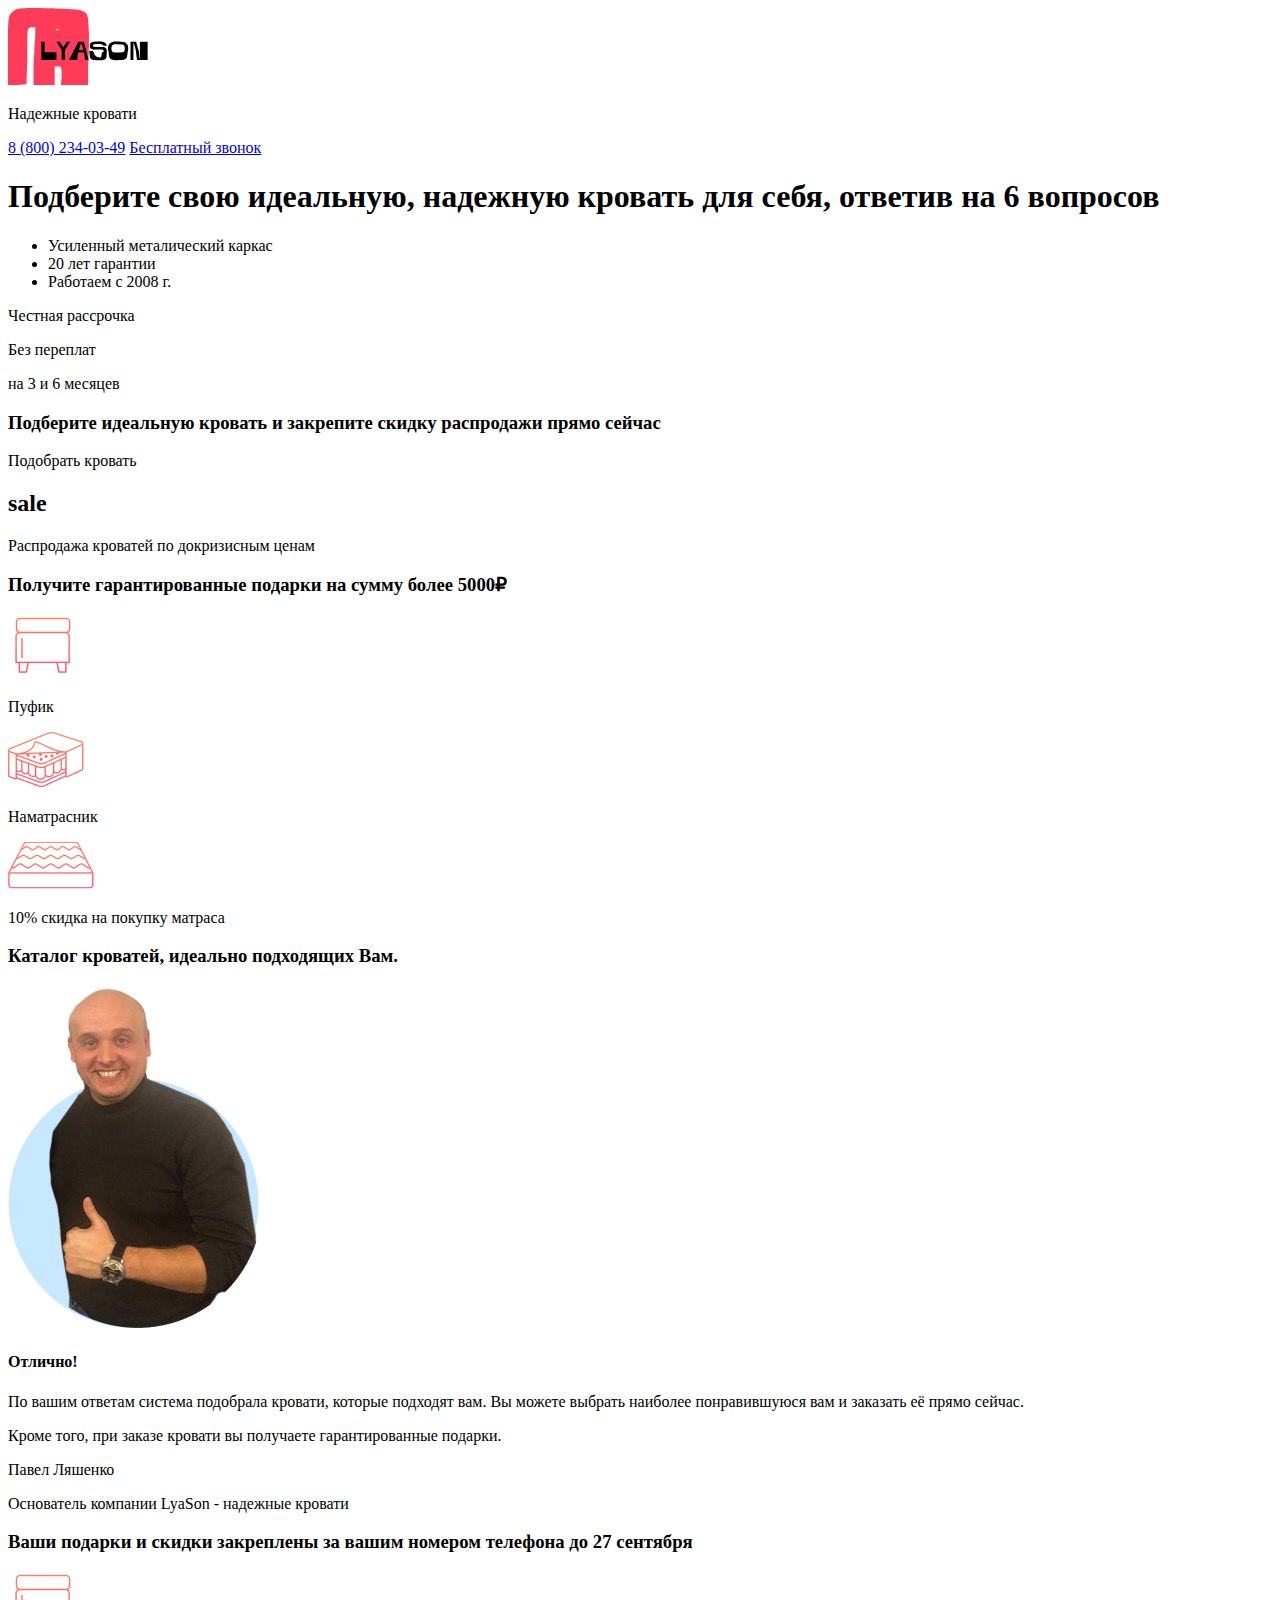
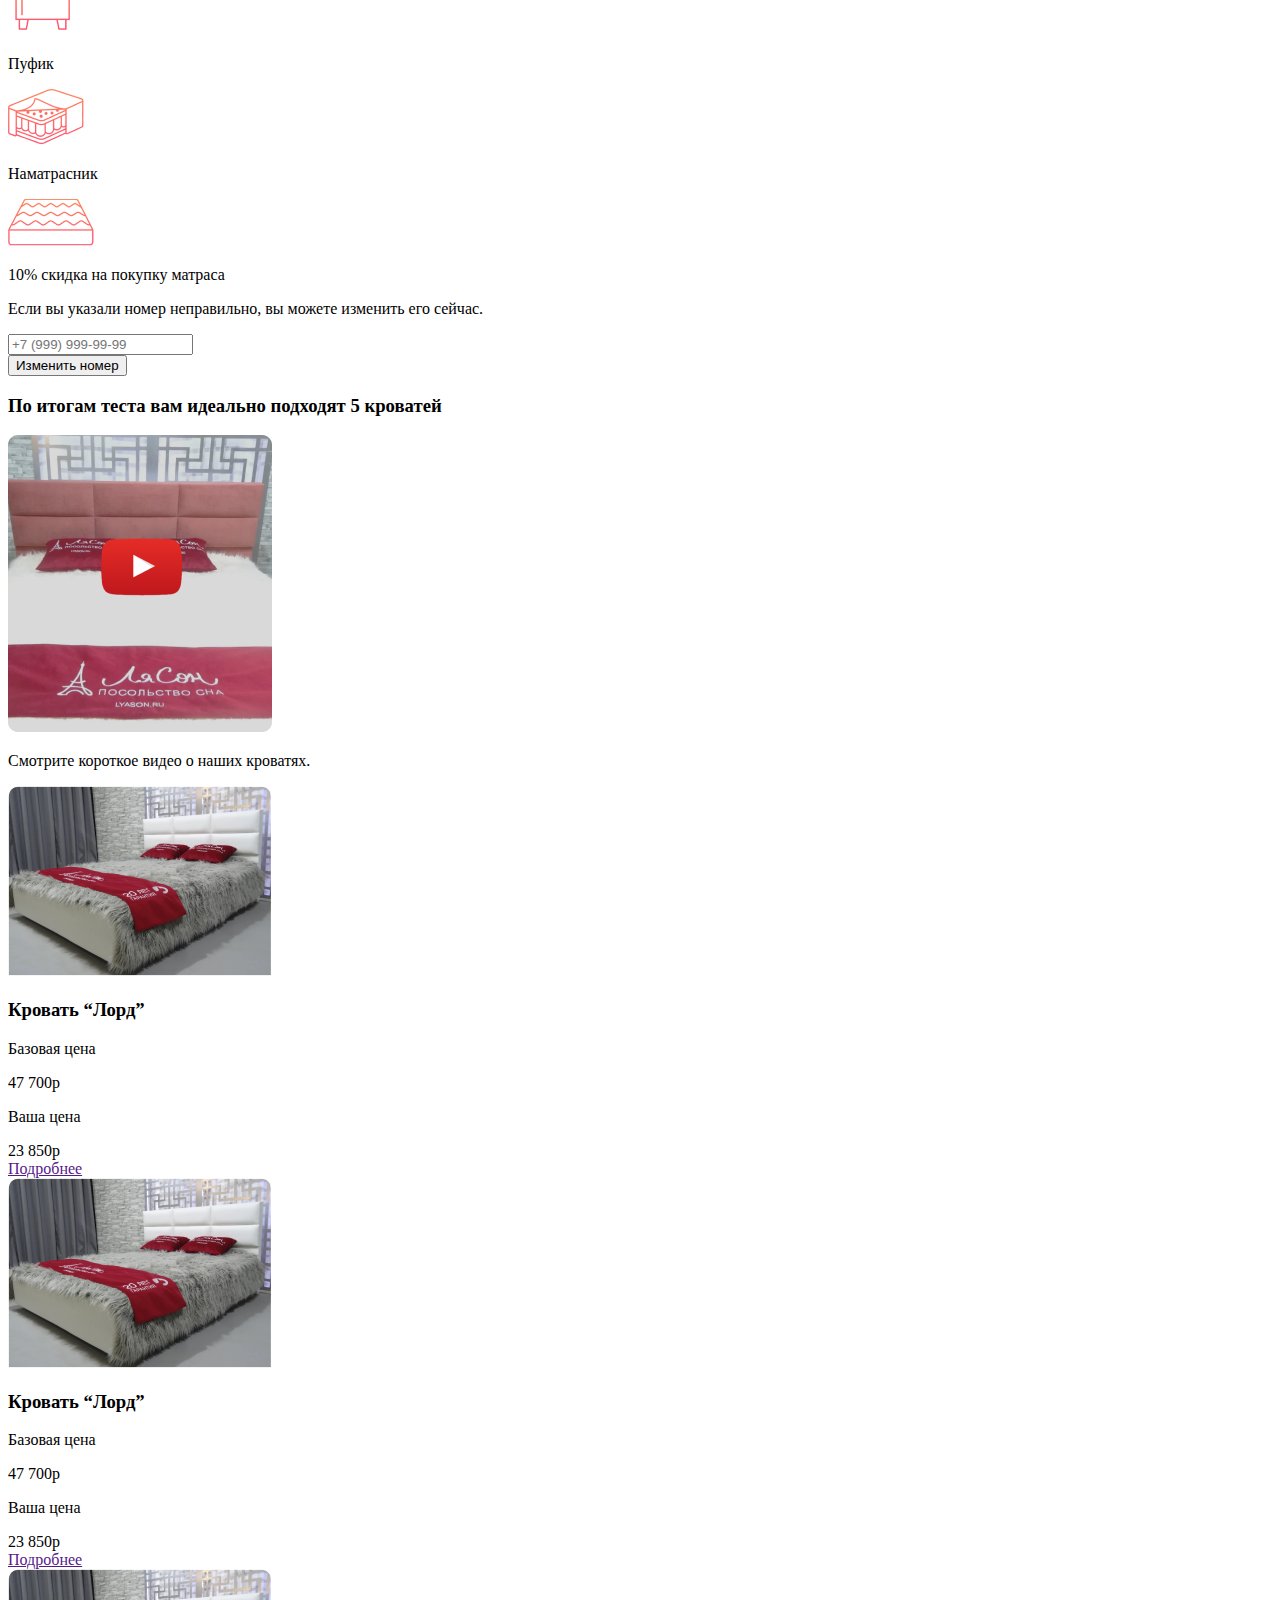
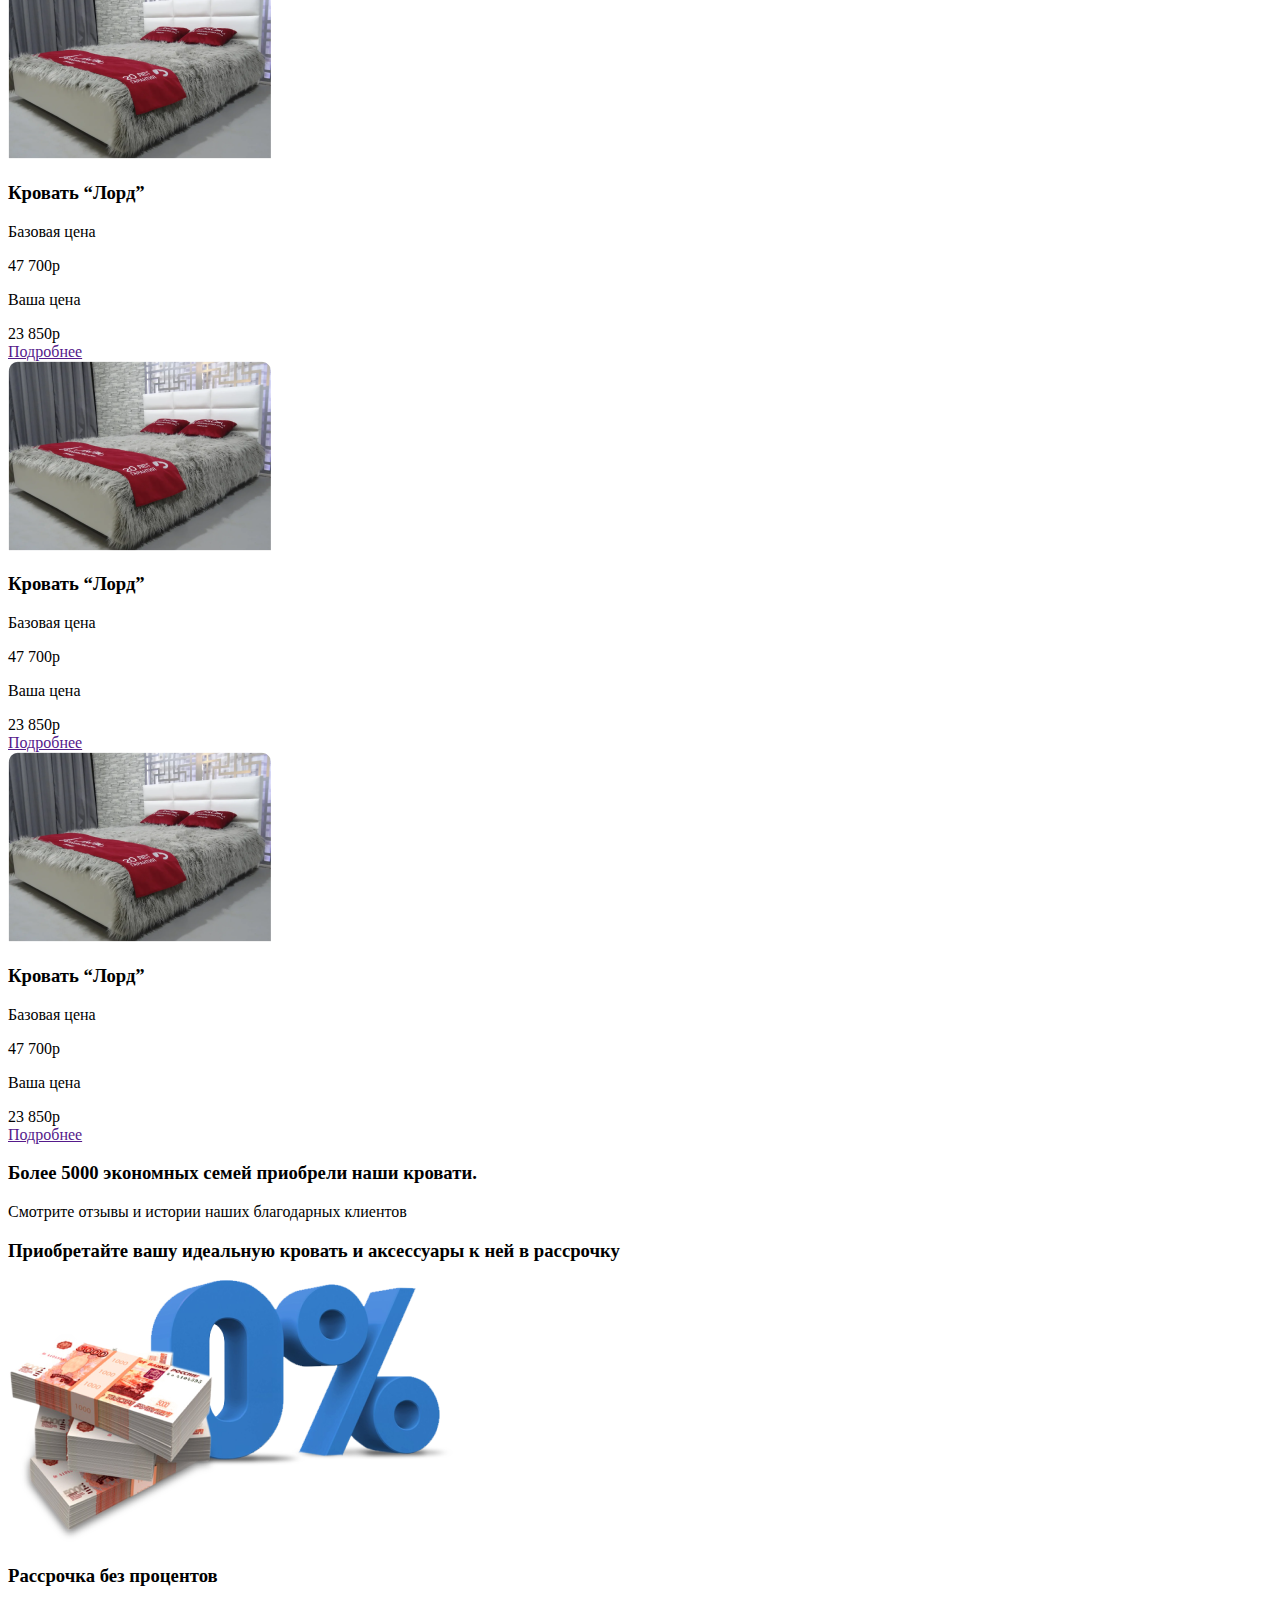
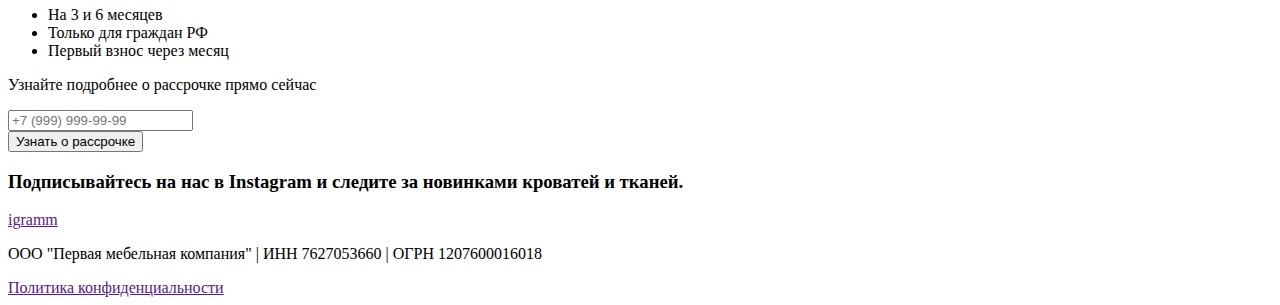
==== commit 68830d51: "Add files via upload" ====
--- a/after.html
+++ b/after.html
@@ -91,8 +91,12 @@
 						Каталог кроватей, идеально подходящих Вам.
 					</h3>
 					<div class="catalog_good">
-						<picture>
-							<img class="catalog_good-pic" src="img/boss_2.png" alt="">
+						<picture class="catalog_good-picture">
+							<source media="(min-width: 1440px)" srcset="img/desktop/boss_2.png" type="image/png">
+							<source media="(min-width: 960px)" srcset="img/laptop/boss_2.png" type="image/png">
+							<source media="(min-width: 640px)" srcset="img/tablet/boss_2.png" type="image/png">
+							<source media="(min-width: 320px)" srcset="img/mobile/boss_2.png" type="image/png">
+							<img class="catalog_good-pic" src="img/desktop/boss_2.png" alt="">
 						</picture>
 						<div class="catalog_good-content">
 							<h4 class="catalog_good-content-title">
@@ -105,6 +109,15 @@
 
 						</div>
 					</div>
+					<div class="founder">
+						<p class="founder_name">
+							Павел Ляшенко
+						</p>
+						<p class="founder_text">
+							Основатель компании
+							LyaSon - надежные кровати
+						</p>
+					</div>
 					<div class="catalog_gift">
 						<h3 class="gift-title">Ваши подарки и скидки <span class="gift_span">закреплены за вашим номером телефона до
 								27 сентября</span></h3>
@@ -112,19 +125,25 @@
 							<div class="gifts">
 								<div class="gifts_card">
 									<picture>
-										<img class="gifts_card-pic" src="img/puff_desk.png" alt="Пуфик">
-										<p class="gifts_card_descr">Пуфик</p>
-									</picture>
-								</div>
-								<div class="gifts_card">
-									<picture>
-										<img class="gifts_card-pic" src="img/nam_desk.png" alt="Пуфик">
-										<p class="gifts_card_descr">Наматрасник</p>
-									</picture>
-								</div>
-								<div class="gifts_card">
-									<picture>
-										<img class="gifts_card-pic" src="img/mat_desk.png" alt="Пуфик">
+										<source media="(min-width: 1440px)" srcset="img/desktop/puff_desk.png" type="image/png">
+										<source media="(min-width: 320px)" srcset="img/mobile/puff_desk.png" type="image/png">
+										<img class="gifts_card-pic" src="img/desktop/puff_desk.png" alt="Пуфик">
+									</picture>
+									<p class="gifts_card_descr">Пуфик</p>
+								</div>
+								<div class="gifts_card">
+									<picture>
+										<source media="(min-width: 1440px)" srcset="img/desktop/nam_desk.png" type="image/png">
+										<source media="(min-width: 320px)" srcset="img/mobile/nam_desk.png" type="image/png">
+										<img class="gifts_card-pic" src="img/desktop/nam_desk.png" alt="Пуфик">
+									</picture>
+									<p class="gifts_card_descr">Наматрасник</p>
+								</div>
+								<div class="gifts_card">
+									<picture>
+										<source media="(min-width: 1440px)" srcset="img/desktop/mat_desk.png" type="image/png">
+										<source media="(min-width: 320px)" srcset="img/mobile/mat_desk.png" type="image/png">
+										<img class="gifts_card-pic" src="img/desktop/mat_desk.png" alt="Пуфик">
 										<p class="gifts_card_descr">10% скидка на покупку матраса</p>
 									</picture>
 								</div>
@@ -150,7 +169,11 @@
 							<div class="catalog-card catalog-card_video">
 								<!-- <video class="video-block" src="" muted autoplay controls poster="img/video_poster.jpg"></video> -->
 								<picture>
-									<img class="video-block_pic" src="img/video_poster.jpg" alt="">
+									<source media="(min-width: 1440px)" srcset="img/desktop/video_poster.jpg" type="image/jpg">
+									<source media="(min-width: 960px)" srcset="img/laptop/video_poster.png" type="image/png">
+									<source media="(min-width: 640px)" srcset="img/tablet/video_poster.png" type="image/png">
+									<source media="(min-width: 320px)" srcset="img/mobile/video_poster.png" type="image/png">
+									<img class="video-block_pic" src="img/desktop/video_poster.jpg" alt="">
 								</picture>
 								<p class="video-block_diskr">
 									Смотрите короткое видео
@@ -158,83 +181,93 @@
 							</div>
 							<div class="catalog-card">
 								<picture>
-									<img class="catalog-card-pic" src="img/catalog_card.png" alt="">
-								</picture>
-								<div class="catalog-card-content">
-									<h3 class="catalog-card_title">Кровать “Лорд”</h3>
-									<div class="price">
-										<div class="base-price">
-											<p class="price_text">Базовая цена</p>
-											<span class="price_num base_num">47 700р</span>
-										</div>
-										<div class="our-price">
-											<p class="price_text">Ваша цена</p>
-											<span class="price_num our_num">23 850р</span>
-										</div>
-									</div>
-									<a class="catalog-card_link" href="">Подробнее</a>
-								</div>
-							</div>
-							<div class="catalog-card">
-								<picture>
-									<img class="catalog-card-pic" src="img/catalog_card.png" alt="">
-								</picture>
-								<div class="catalog-card-content">
-									<h3 class="catalog-card_title">Кровать “Лорд”</h3>
-									<div class="price">
-										<div class="base-price">
-											<p class="price_text">Базовая цена</p>
-											<span class="price_num base_num">47 700р</span>
-										</div>
-										<div class="our-price">
-											<p class="price_text">Ваша цена</p>
-											<span class="price_num our_num">23 850р</span>
-										</div>
-									</div>
-									<a class="catalog-card_link" href="">Подробнее</a>
-								</div>
-							</div>
-							<div class="catalog-card">
-								<picture>
-									<img class="catalog-card-pic" src="img/catalog_card.png" alt="">
-								</picture>
-								<div class="catalog-card-content">
-									<h3 class="catalog-card_title">Кровать “Лорд”</h3>
-									<div class="price">
-										<div class="base-price">
-											<p class="price_text">Базовая цена</p>
-											<span class="price_num base_num">47 700р</span>
-										</div>
-										<div class="our-price">
-											<p class="price_text">Ваша цена</p>
-											<span class="price_num our_num">23 850р</span>
-										</div>
-									</div>
-									<a class="catalog-card_link" href="">Подробнее</a>
-								</div>
-							</div>
-							<div class="catalog-card">
-								<picture>
-									<img class="catalog-card-pic" src="img/catalog_card.png" alt="">
-								</picture>
-								<div class="catalog-card-content">
-									<h3 class="catalog-card_title">Кровать “Лорд”</h3>
-									<div class="price">
-										<div class="base-price">
-											<p class="price_text">Базовая цена</p>
-											<span class="price_num base_num">47 700р</span>
-										</div>
-										<div class="our-price">
-											<p class="price_text">Ваша цена</p>
-											<span class="price_num our_num">23 850р</span>
-										</div>
-									</div>
-									<a class="catalog-card_link" href="">Подробнее</a>
-								</div>
-							</div>
-							<div class="catalog-card">
-								<picture>
-									<img class="catalog-card-pic" src="img/catalog_card.png" alt="">
+									<source media="(min-width: 1440px)" srcset="img/desktop/catalog_card.png" type="image/png">
+									<source media="(min-width: 320px)" srcset="img/mobile/catalog_card.png" type="image/png">
+									<img class="catalog-card-pic" src="img/desktop/catalog_card.png" alt="">
+								</picture>
+								<div class="catalog-card-content">
+									<h3 class="catalog-card_title">Кровать “Лорд”</h3>
+									<div class="price">
+										<div class="base-price">
+											<p class="price_text">Базовая цена</p>
+											<span class="price_num base_num">47 700р</span>
+										</div>
+										<div class="our-price">
+											<p class="price_text">Ваша цена</p>
+											<span class="price_num our_num">23 850р</span>
+										</div>
+									</div>
+									<a class="catalog-card_link" href="">Подробнее</a>
+								</div>
+							</div>
+							<div class="catalog-card">
+								<picture>
+									<source media="(min-width: 1440px)" srcset="img/desktop/catalog_card.png" type="image/png">
+									<source media="(min-width: 320px)" srcset="img/mobile/catalog_card.png" type="image/png">
+									<img class="catalog-card-pic" src="img/desktop/catalog_card.png" alt="">
+								</picture>
+								<div class="catalog-card-content">
+									<h3 class="catalog-card_title">Кровать “Лорд”</h3>
+									<div class="price">
+										<div class="base-price">
+											<p class="price_text">Базовая цена</p>
+											<span class="price_num base_num">47 700р</span>
+										</div>
+										<div class="our-price">
+											<p class="price_text">Ваша цена</p>
+											<span class="price_num our_num">23 850р</span>
+										</div>
+									</div>
+									<a class="catalog-card_link" href="">Подробнее</a>
+								</div>
+							</div>
+							<div class="catalog-card">
+								<picture>
+									<source media="(min-width: 1440px)" srcset="img/desktop/catalog_card.png" type="image/png">
+									<source media="(min-width: 320px)" srcset="img/mobile/catalog_card.png" type="image/png">
+									<img class="catalog-card-pic" src="img/desktop/catalog_card.png" alt="">
+								</picture>
+								<div class="catalog-card-content">
+									<h3 class="catalog-card_title">Кровать “Лорд”</h3>
+									<div class="price">
+										<div class="base-price">
+											<p class="price_text">Базовая цена</p>
+											<span class="price_num base_num">47 700р</span>
+										</div>
+										<div class="our-price">
+											<p class="price_text">Ваша цена</p>
+											<span class="price_num our_num">23 850р</span>
+										</div>
+									</div>
+									<a class="catalog-card_link" href="">Подробнее</a>
+								</div>
+							</div>
+							<div class="catalog-card">
+								<picture>
+									<source media="(min-width: 1440px)" srcset="img/desktop/catalog_card.png" type="image/png">
+									<source media="(min-width: 320px)" srcset="img/mobile/catalog_card.png" type="image/png">
+									<img class="catalog-card-pic" src="img/desktop/catalog_card.png" alt="">
+								</picture>
+								<div class="catalog-card-content">
+									<h3 class="catalog-card_title">Кровать “Лорд”</h3>
+									<div class="price">
+										<div class="base-price">
+											<p class="price_text">Базовая цена</p>
+											<span class="price_num base_num">47 700р</span>
+										</div>
+										<div class="our-price">
+											<p class="price_text">Ваша цена</p>
+											<span class="price_num our_num">23 850р</span>
+										</div>
+									</div>
+									<a class="catalog-card_link" href="">Подробнее</a>
+								</div>
+							</div>
+							<div class="catalog-card">
+								<picture>
+									<source media="(min-width: 1440px)" srcset="img/desktop/catalog_card.png" type="image/png">
+									<source media="(min-width: 320px)" srcset="img/mobile/catalog_card.png" type="image/png">
+									<img class="catalog-card-pic" src="img/desktop/catalog_card.png" alt="">
 								</picture>
 								<div class="catalog-card-content">
 									<h3 class="catalog-card_title">Кровать “Лорд”</h3>
@@ -275,7 +308,11 @@
 					<div class="container">
 						<div class="cash">
 							<picture>
-								<img src="img/cash.png" alt="">
+								<source media="(min-width: 1440px)" srcset="img/desktop/cash.png" type="image/png">
+								<source media="(min-width: 9600px)" srcset="img/laptop/cash.png" type="image/png">
+								<source media="(min-width: 640px)" srcset="img/tablet/cash.png" type="image/png">
+								<source media="(min-width: 320px)" srcset="img/mobile/cash.png" type="image/png">
+								<img src="img/desktop/cash.png" alt="">
 							</picture>
 							<div class="cash_content">
 								<h3 class="cash_content-title">Рассрочка без процентов</h3>
